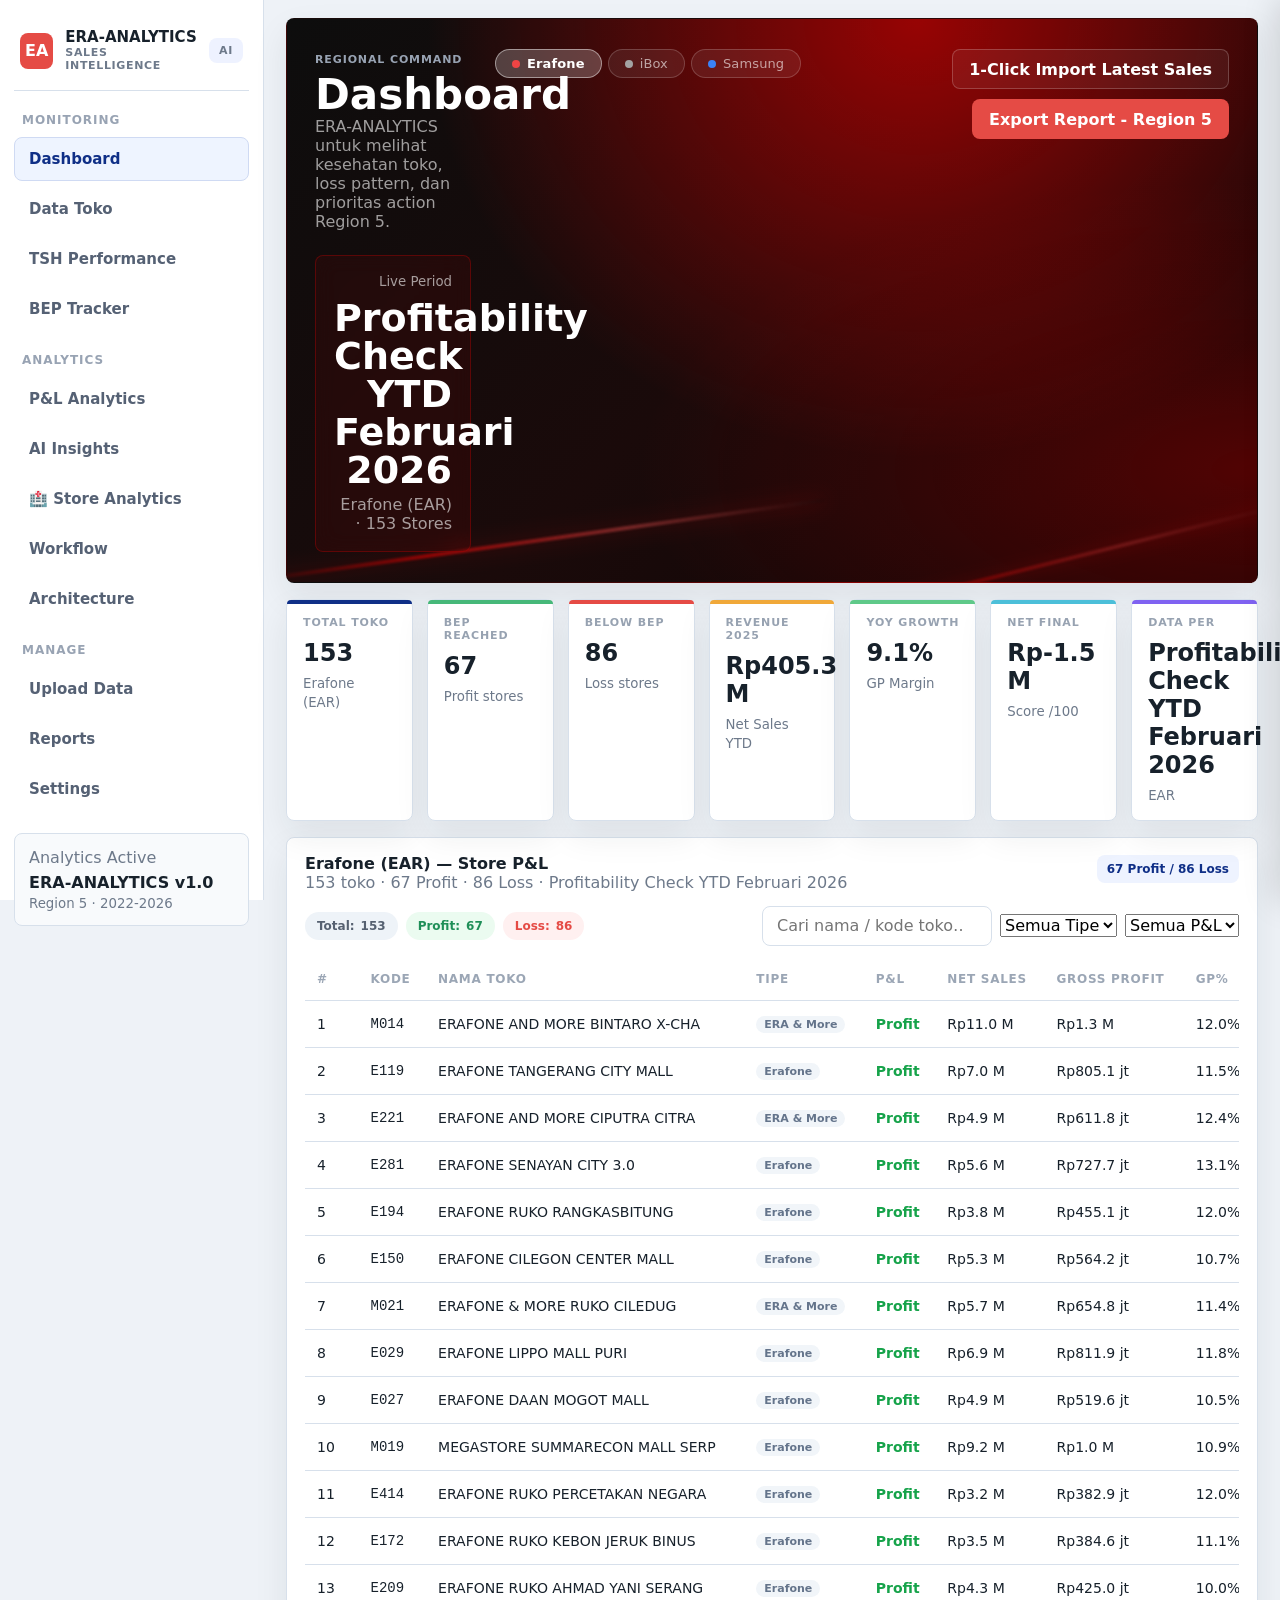
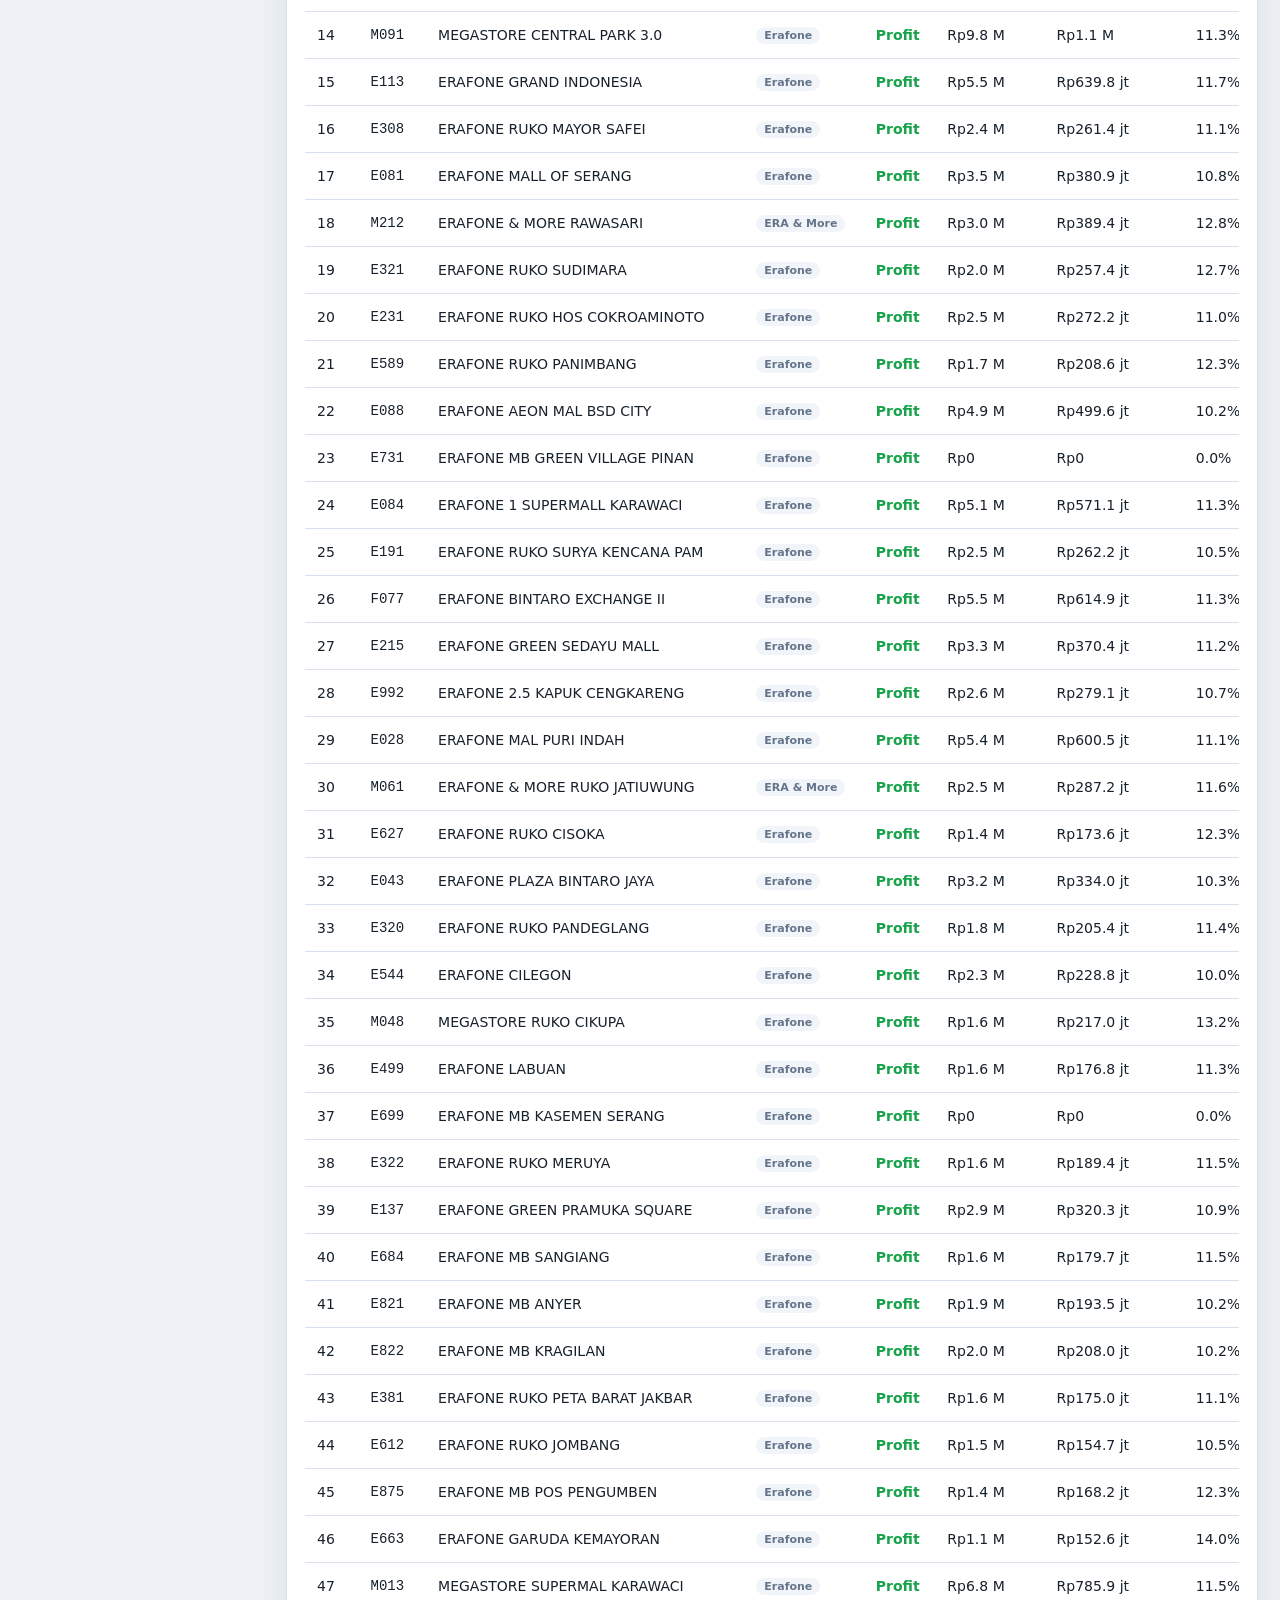
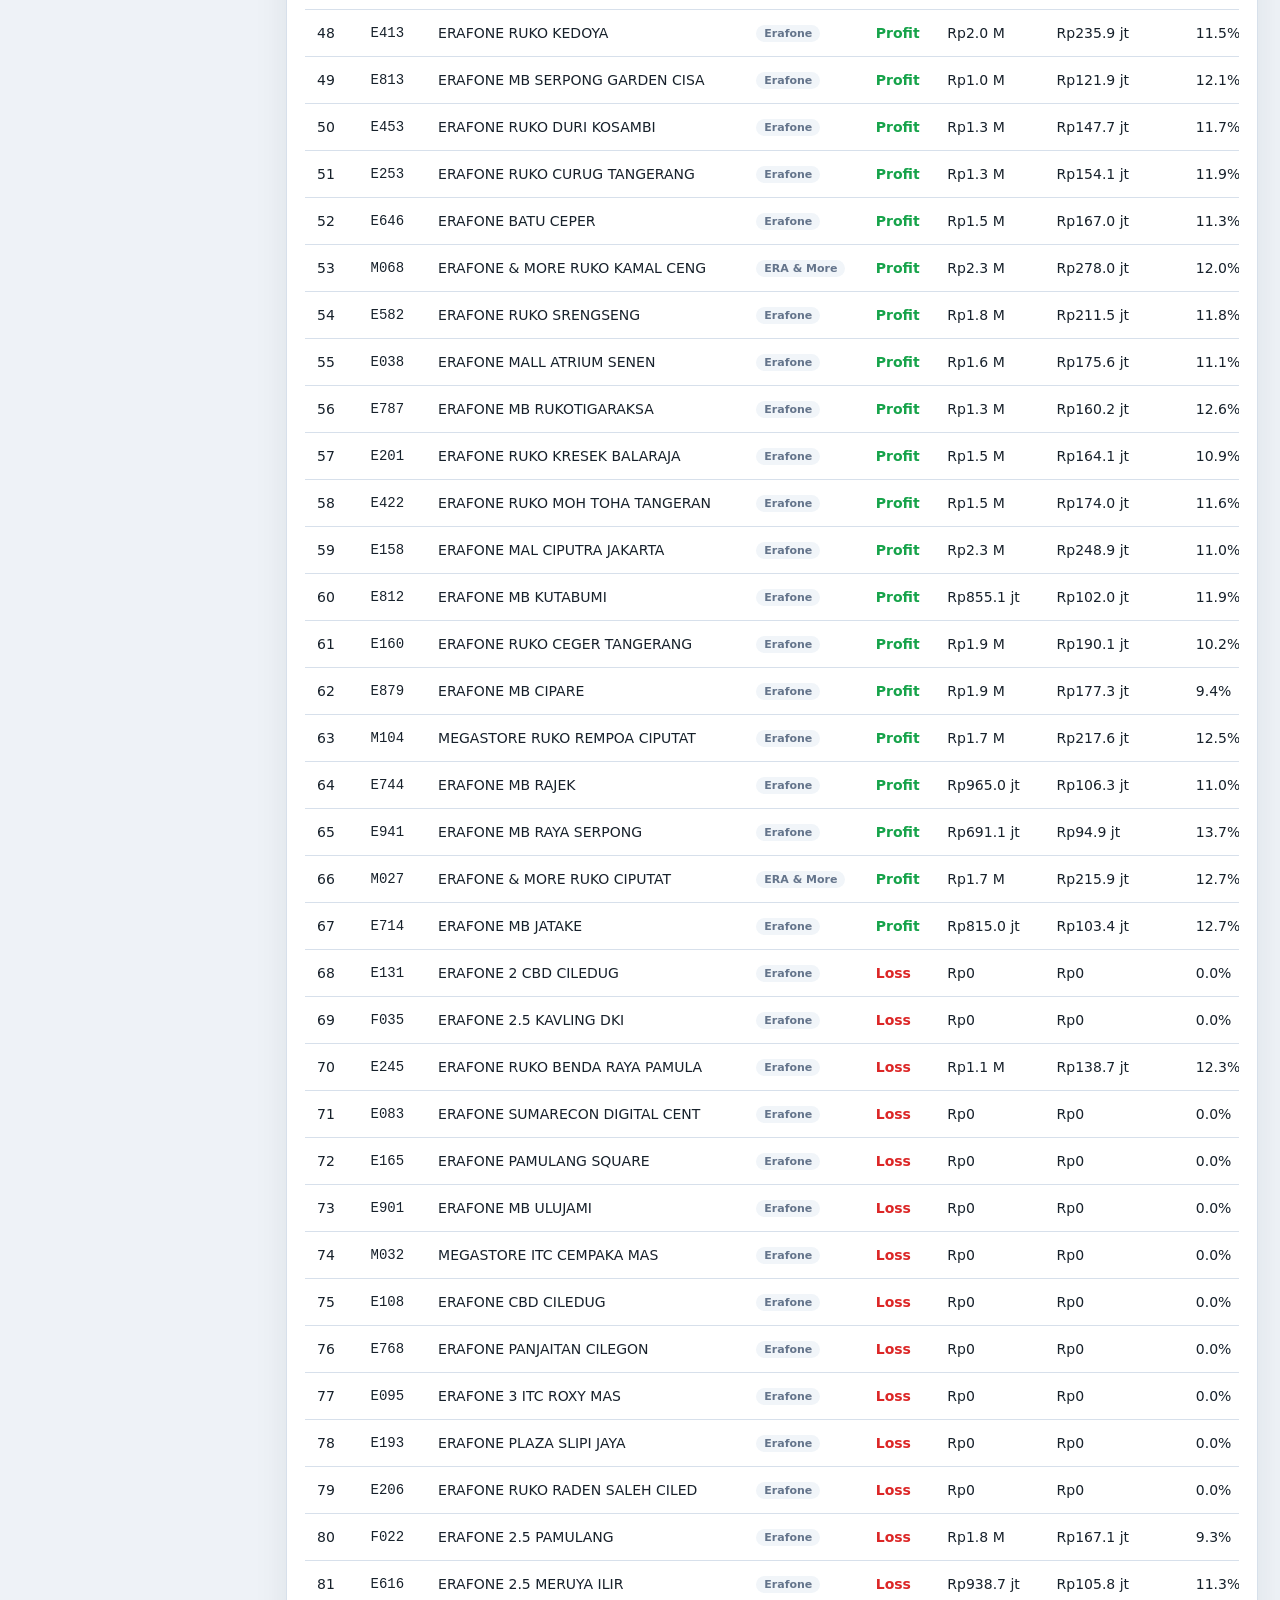
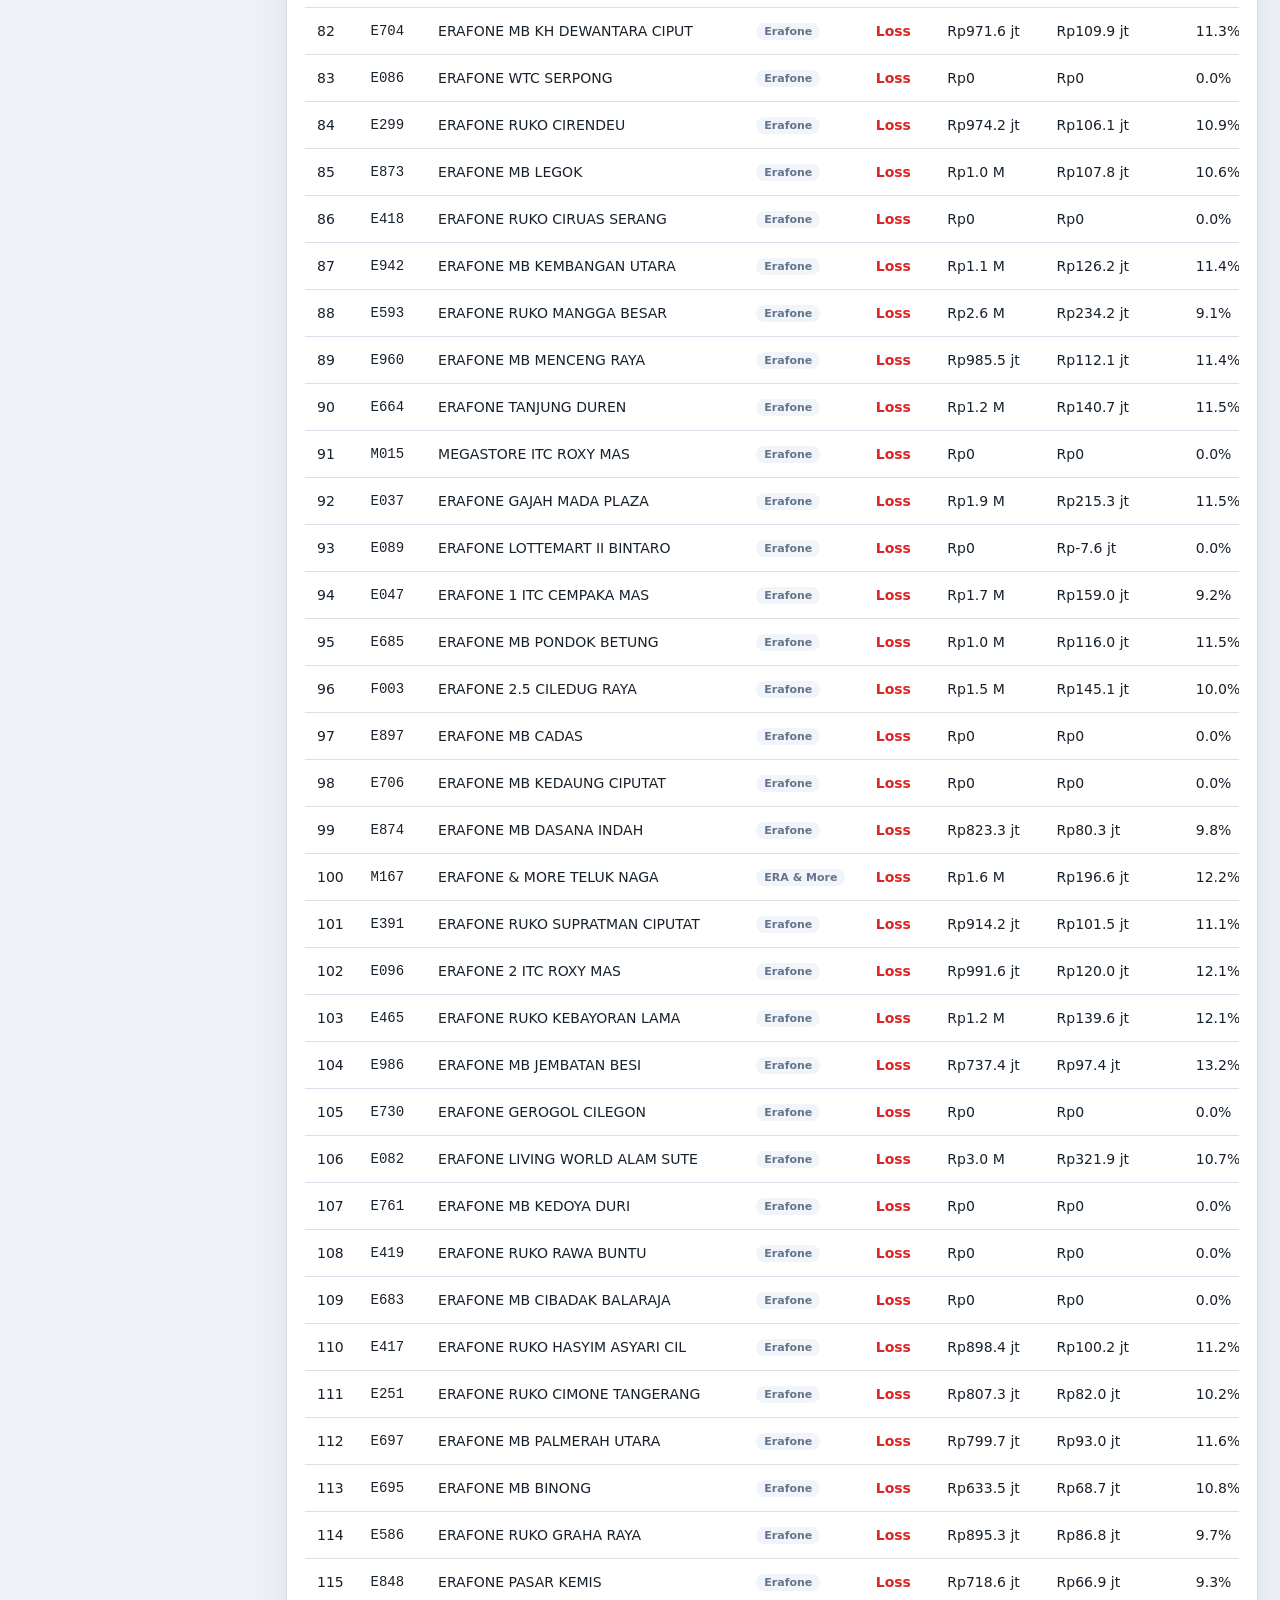
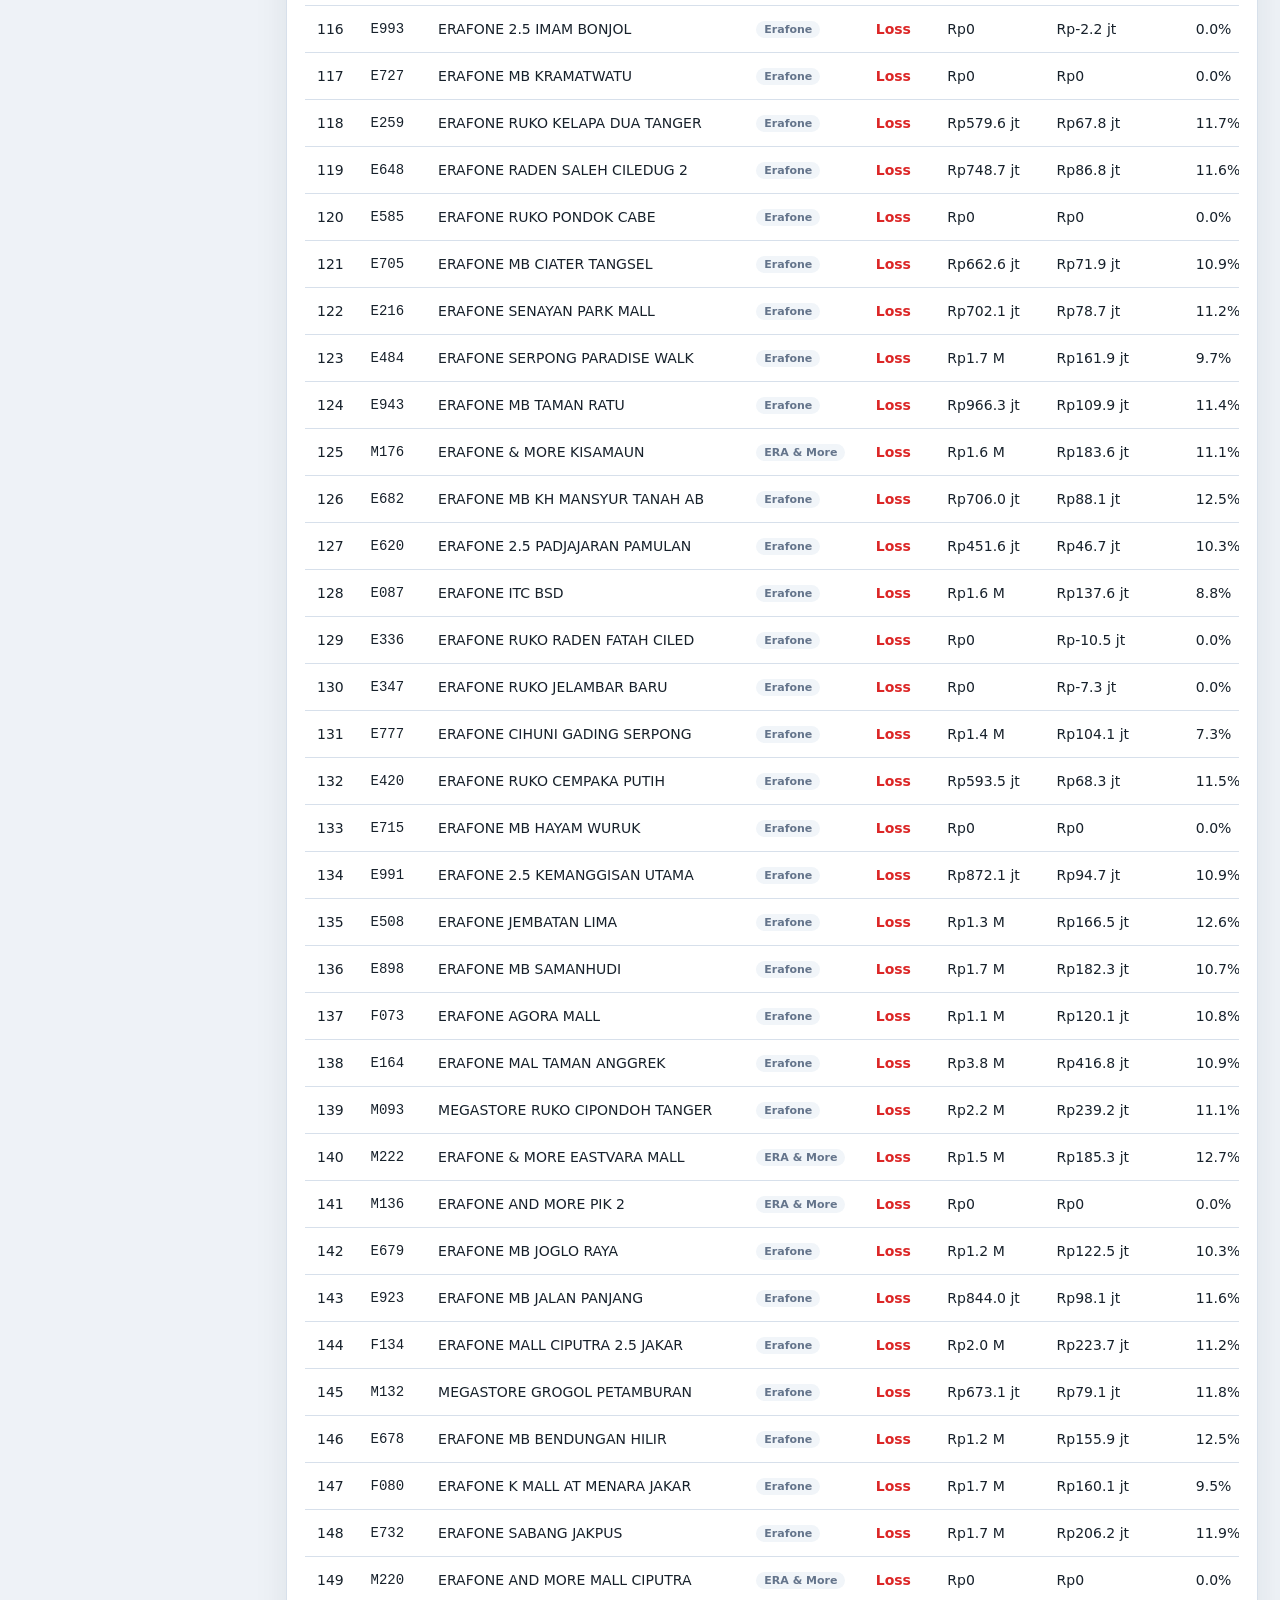
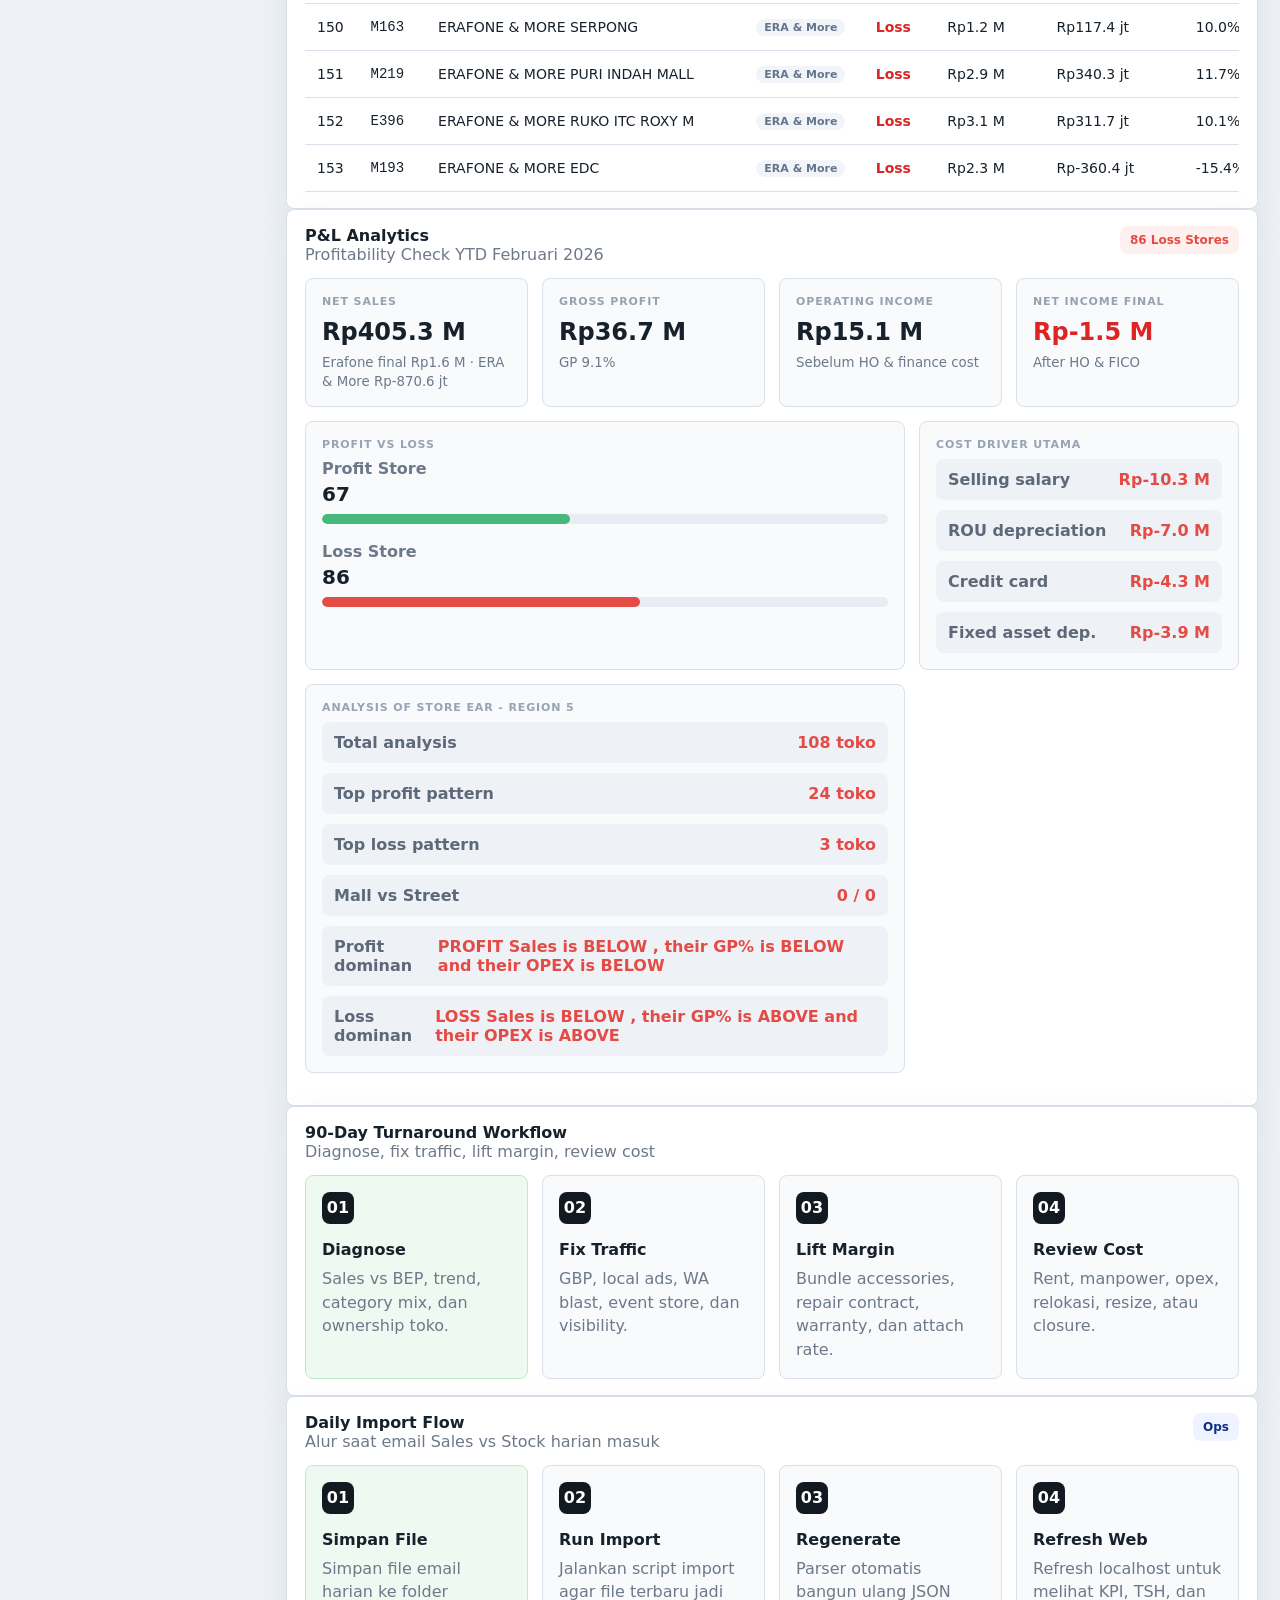
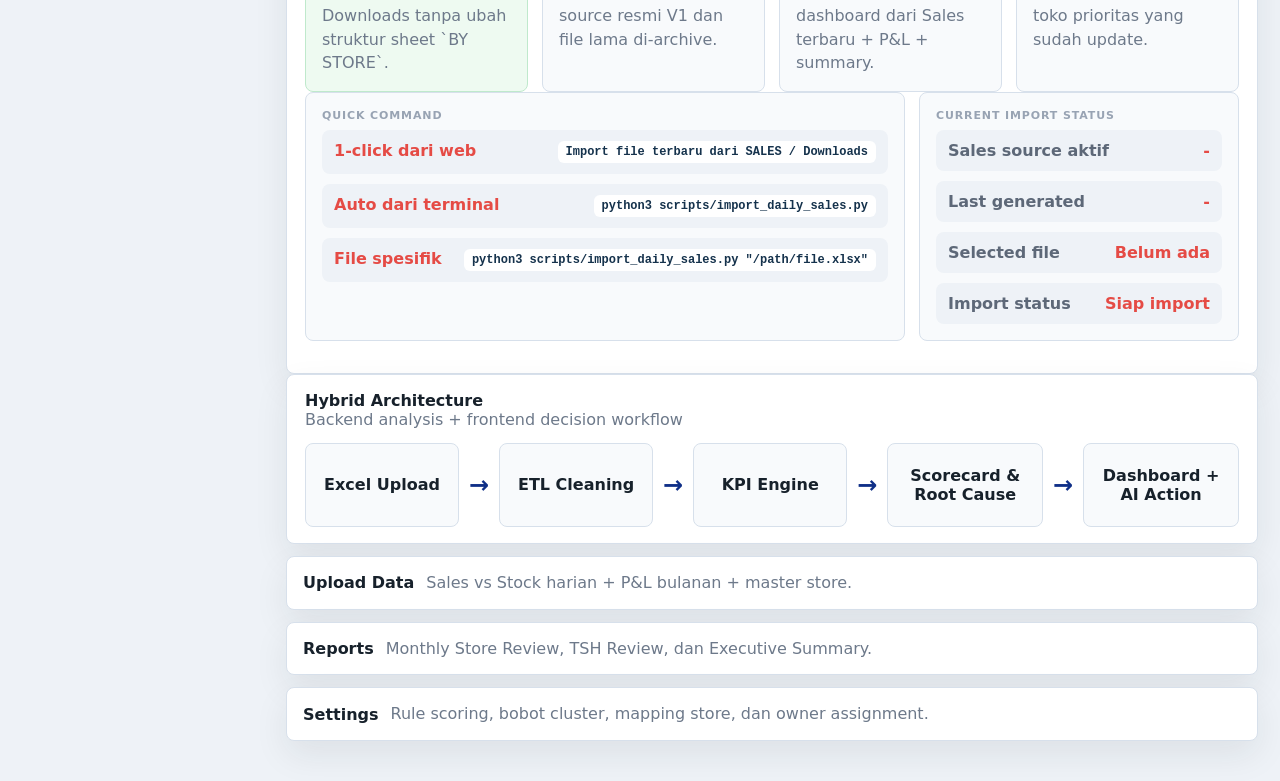
==== index.html @ e90a03b5 "feat: Erafone P&L-only view — tidak perlu data Sales - build_dashboard_data.py: tambah EAR_PNL_OUTPU" ====
<!doctype html>
<html lang="id">
  <head>
    <meta charset="utf-8" />
    <meta name="viewport" content="width=device-width, initial-scale=1" />
    <title>ERA-ANALYTICS Hybrid Dashboard</title>
    <link rel="stylesheet" href="./styles.css?v=era-red-4" />
  </head>
  <body>
    <div class="app-shell">
      <aside class="sidebar" aria-label="Navigasi utama">
        <div class="brand">
          <div class="brand-mark">EA</div>
          <div>
            <strong>ERA-ANALYTICS</strong>
            <span>Sales Intelligence</span>
          </div>
          <span class="ai-tag">AI</span>
        </div>

        <div class="nav-group">
          <span class="nav-caption">Monitoring</span>
          <nav class="nav-list">
            <a class="active" href="#dashboard">Dashboard</a>
            <a href="#data-toko">Data Toko</a>
            <a href="#tsh-performance">TSH Performance</a>
            <a href="#bep-tracker">BEP Tracker</a>
          </nav>
        </div>

        <div class="nav-group">
          <span class="nav-caption">Analytics</span>
          <nav class="nav-list">
            <a href="#pnl">P&amp;L Analytics</a>
            <a href="#ai-insights">AI Insights</a>
            <a href="store-analytics.html">🏥 Store Analytics</a>
            <a href="#workflow">Workflow</a>
            <a href="#architecture">Architecture</a>
          </nav>
        </div>

        <div class="nav-group">
          <span class="nav-caption">Manage</span>
          <nav class="nav-list">
            <a href="#upload-data">Upload Data</a>
            <a href="#reports">Reports</a>
            <a href="#settings">Settings</a>
          </nav>
        </div>

        <div class="sidebar-note">
          <span>Analytics Active</span>
          <strong>ERA-ANALYTICS v1.0</strong>
          <small>Region 5 · 2022-2026</small>
        </div>
      </aside>

      <main class="content">
        <section id="dashboard" class="page-header">
          <div class="hero-copy">
            <span class="eyebrow hero-eyebrow">Regional Command</span>
            <h1>Dashboard</h1>
            <p class="subtitle">ERA-ANALYTICS untuk melihat kesehatan toko, loss pattern, dan prioritas action Region 5.</p>
          </div>
          <div class="brand-switcher" id="brandSwitcher" role="tablist" aria-label="Pilih brand">
            <button class="brand-pill is-active" data-brand="EAR" type="button" role="tab">
              <span class="b-dot ear"></span>Erafone
            </button>
            <button class="brand-pill" data-brand="IBOX" type="button" role="tab">
              <span class="b-dot ibox"></span>iBox
            </button>
            <button class="brand-pill" data-brand="SAMSUNG" type="button" role="tab">
              <span class="b-dot samsung"></span>Samsung
            </button>
          </div>
          <div class="header-actions">
            <div class="tab-strip" id="earTabStrip">
              <button id="tabOverview" class="tab is-active" type="button" data-target="dashboard">Overview</button>
              <button id="tabStores" class="tab" type="button" data-target="data-toko">Stores</button>
              <button id="tabTsh" class="tab" type="button" data-target="tsh-performance">TSH</button>
              <button id="tabBep" class="tab" type="button" data-target="bep-tracker">BEP</button>
            </div>
            <div class="actions">
              <button id="uploadExcelButton" class="button secondary" type="button">1-Click Import Latest Sales</button>
              <button id="exportReportButton" class="button primary" type="button">Export Report - Region 5</button>
            </div>
          </div>
          <div class="hero-stat">
            <small>Live Period</small>
            <strong id="heroDataPeriod">Apr 2026</strong>
            <span id="heroDataNote">Region 5 store intelligence</span>
          </div>
          <div class="light-streak streak-blue"></div>
          <div class="light-streak streak-red"></div>
        </section>
        <input id="uploadExcelInput" type="file" accept=".xlsx,.xls" hidden />

        <section class="kpi-strip" aria-label="Executive KPI">
          <article class="metric-card accent-blue">
            <span>Total Toko</span>
            <strong id="metricTotalStores">163</strong>
            <small id="metricTotalStoresNote">Erafone + ERA &amp; More</small>
          </article>
          <article class="metric-card accent-green">
            <span>BEP Reached</span>
            <strong id="metricBepReached">119</strong>
            <small id="metricBepReachedNote">73% dari total toko</small>
          </article>
          <article class="metric-card accent-red">
            <span>Below BEP</span>
            <strong id="metricBelowBep">44</strong>
            <small id="metricBelowBepNote">Perlu perhatian khusus</small>
          </article>
          <article class="metric-card accent-amber">
            <span>Revenue 2025</span>
            <strong id="metricRevenue2025">1.53T</strong>
            <small id="metricRevenue2025Note">Net Amount (IDR)</small>
          </article>
          <article class="metric-card accent-mint">
            <span>YoY Growth</span>
            <strong id="metricYoy">+19%</strong>
            <small id="metricYoyNote">2024 ke 2025</small>
          </article>
          <article class="metric-card accent-cyan">
            <span>Avg Health</span>
            <strong id="metricAvgHealth">71</strong>
            <small>Score /100</small>
          </article>
          <article class="metric-card accent-violet">
            <span>Data Per</span>
            <strong id="metricDataPeriod">Apr 2026</strong>
            <small id="metricDataRange">2022 - 2026</small>
          </article>
        </section>

        <!-- Brand P&L view: shown for iBox / Samsung, hidden for EAR -->
        <section id="brandPnlStores" class="panel" style="display:none">
          <div class="panel-header">
            <div>
              <h2 id="brandStoresTitle">Store P&amp;L</h2>
              <p class="muted" id="brandStoresSubtitle">Profitability per store</p>
            </div>
            <div style="display:flex;align-items:center;gap:10px">
              <button id="earFullDashBtn" onclick="loadFullDashboard()" style="display:none;padding:7px 14px;border-radius:8px;border:1px solid rgba(255,255,255,0.2);background:rgba(255,255,255,0.08);color:rgba(255,255,255,0.8);font-size:12px;font-weight:600;cursor:pointer;letter-spacing:.02em">
                Full Dashboard →
              </button>
              <span id="brandStoresBadge" class="badge">—</span>
            </div>
          </div>
          <div class="pill-row brand-pill-row">
            <span class="pill neutral">Total: <b id="brandTotalCount">0</b></span>
            <span class="pill positive">Profit: <b id="brandProfitCount">0</b></span>
            <span class="pill danger">Loss: <b id="brandLossCount">0</b></span>
            <input id="brandSearchStore" class="search-input" type="search" placeholder="Cari nama / kode toko…" />
            <select id="brandFilterCat"><option value="">Semua Tipe</option></select>
            <select id="brandFilterPnl">
              <option value="">Semua P&amp;L</option>
              <option value="Profit">Profit</option>
              <option value="Loss">Loss</option>
            </select>
          </div>
          <div class="table-wrap">
            <table>
              <thead>
                <tr>
                  <th>#</th><th>Kode</th><th>Nama Toko</th><th>Tipe</th>
                  <th>P&amp;L</th><th>Net Sales</th><th>Gross Profit</th>
                  <th>GP%</th><th>OPEX</th><th>Oper. Income</th><th>Net Final</th>
                </tr>
              </thead>
              <tbody id="brandStoreTableBody"></tbody>
            </table>
          </div>
        </section>

        <section class="cluster-section" id="clusterSection">
          <div class="section-heading">
            <h2>Store Health Clusters</h2>
          </div>
          <div class="cluster-grid">
            <article class="cluster-card growth">
              <span>Growth</span>
              <strong id="clusterGrowthCount">38</strong>
              <p>Konsisten tumbuh, BEP tercapai, YoY positif.</p>
            </article>
            <article class="cluster-card stable">
              <span>Stable</span>
              <strong id="clusterStableCount">81</strong>
              <p>BEP tercapai, revenue relatif stabil bulan ke bulan.</p>
            </article>
            <article class="cluster-card recovery">
              <span>Recovery</span>
              <strong id="clusterRecoveryCount">19</strong>
              <p>Pernah di bawah BEP, tetapi mulai menunjukkan perbaikan.</p>
            </article>
            <article class="cluster-card critical">
              <span>Critical</span>
              <strong id="clusterCriticalCount">25</strong>
              <p>Konsisten merugi dan gap BEP masih besar.</p>
            </article>
          </div>
        </section>

        <section class="dashboard-grid" id="earSummaryGrid">
          <article class="panel summary-panel">
            <div class="panel-header">
              <div>
                <h2>Executive Summary</h2>
                <p class="muted" id="executiveSummarySubtitle">Kondisi Region 5 · April 2026</p>
              </div>
              <span class="badge">AI</span>
            </div>
            <div class="summary-state" id="executiveSummaryTitle">Good - On Track Recovery</div>
            <div class="summary-columns">
              <div>
                <span class="eyebrow">Kondisi</span>
                <p id="executiveCondition"></p>
              </div>
              <div>
                <span class="eyebrow">Analisis</span>
                <p id="executiveAnalysis"></p>
              </div>
              <div>
                <span class="eyebrow">Tindakan</span>
                <p id="executiveAction"></p>
              </div>
            </div>
          </article>

          <article class="panel action-panel">
            <div class="panel-header">
              <div>
                <h2>Action Zone</h2>
                <p class="muted">Prioritas tindakan</p>
              </div>
            </div>
            <div id="actionZoneList" class="action-list"></div>
          </article>
        </section>

        <section class="dashboard-grid" id="overviewGrid">
          <article class="panel">
            <div class="panel-header">
              <div>
                <h2>Overall BEP Progress</h2>
                <p class="muted">163 toko · Erafone + ERA &amp; More</p>
              </div>
            </div>
            <div class="bep-progress-layout">
              <canvas id="bepProgressChart" width="340" height="280"></canvas>
              <div class="legend-list" id="bepLegend"></div>
            </div>
          </article>

          <article class="panel">
            <div class="panel-header">
              <div>
                <h2>Revenue per TSH - 2025</h2>
                <p class="muted" id="tshRevenueSubtitle">Net Amount (IDR Miliar)</p>
              </div>
              <span class="badge">YTD</span>
            </div>
            <div id="tshRevenueBars" class="rank-list"></div>
          </article>
        </section>

        <section id="data-toko" class="panel">
          <div class="panel-header">
            <div>
              <h2>Data Toko</h2>
              <p class="muted" id="dataTokoSubtitle">163 toko · Erafone &amp; ERA &amp; More · Region 5 · 2022-2026</p>
            </div>
          </div>

          <div class="filter-toolbar">
            <input id="searchStore" class="search-input" type="search" placeholder="Cari nama / kode toko..." />
            <select id="filterTsh"></select>
            <select id="filterChannel"></select>
            <select id="filterCluster"></select>
            <select id="filterStatus"></select>
            <select id="sortStore">
              <option value="name">Sort: Nama</option>
              <option value="health">Sort: Health</option>
              <option value="yoy">Sort: YoY</option>
              <option value="bep">Sort: BEP</option>
            </select>
            <button id="resetFilters" class="link-button" type="button">Reset</button>
          </div>

          <div class="pill-row">
            <span class="pill neutral">Total: <b id="filteredTotalCount">0</b></span>
            <span class="pill positive">BEP: <b id="filteredBepCount">0</b></span>
            <span class="pill warning">Below BEP: <b id="filteredBelowCount">0</b></span>
            <span class="pill danger">Critical: <b id="filteredCriticalCount">0</b></span>
          </div>

          <div class="table-wrap">
            <table>
              <thead>
                <tr>
                  <th>#</th>
                  <th>Kode</th>
                  <th>Nama Toko</th>
                  <th>Channel</th>
                  <th>TSH</th>
                  <th>Cluster</th>
                  <th>Health</th>
                  <th>2022</th>
                  <th>2023</th>
                  <th>2024</th>
                  <th>2025</th>
                  <th>2026*</th>
                  <th>Total</th>
                  <th>YoY</th>
                  <th>BEP</th>
                  <th>Detail</th>
                </tr>
              </thead>
              <tbody id="storeTableBody"></tbody>
            </table>
          </div>
        </section>

        <section id="tsh-performance" class="dashboard-grid">
          <article class="panel">
            <div class="panel-header">
              <div>
                <h2>TSH Performance</h2>
                <p class="muted" id="tshPerformanceSubtitle">Owner view untuk toko sehat vs bermasalah</p>
              </div>
            </div>
            <div class="mini-kpi-grid" id="tshMiniKpis"></div>
            <div id="tshPerformanceList" class="tsh-table"></div>
          </article>

          <article class="panel">
            <div class="panel-header">
              <div>
                <h2>TSH Watchlist</h2>
                <p class="muted">Prioritas review owner minggu ini</p>
              </div>
            </div>
            <div id="tshWatchlist" class="watchlist"></div>
          </article>
        </section>

        <section id="bep-tracker" class="dashboard-grid">
          <article class="panel">
            <div class="panel-header">
              <div>
                <h2>BEP Tracker</h2>
                <p class="muted">Store yang sudah aman, recovery, dan masih tertinggal</p>
              </div>
            </div>
            <div id="bepTrackerList" class="tracker-list"></div>
          </article>

          <article class="panel">
            <div class="panel-header">
              <div>
                <h2>Critical Store Watchlist</h2>
                <p class="muted">Store dengan gap BEP terbesar</p>
              </div>
            </div>
            <div id="criticalStoreCards" class="card-list"></div>
          </article>
        </section>

        <section id="pnl" class="panel">
          <div class="panel-header">
            <div>
              <h2>P&amp;L Analytics</h2>
              <p class="muted" id="pnlPeriodLabel">Profitability Check YTD Januari 2026</p>
            </div>
            <span id="pnlLossBadge" class="badge danger">84 Loss Stores</span>
          </div>
          <div class="mini-kpi-grid pnl-kpis">
            <article class="mini-kpi"><span>Net Sales</span><strong id="pnlNetSales">Rp150,0 M</strong><small id="pnlNetSalesNote">Erafone + Erafone &amp; More</small></article>
            <article class="mini-kpi"><span>Gross Profit</span><strong id="pnlGrossProfit">Rp15,8 M</strong><small id="pnlGrossProfitNote">GP 10,5%</small></article>
            <article class="mini-kpi"><span>Operating Income</span><strong id="pnlOperatingIncome">Rp6,8 M</strong><small>Sebelum HO &amp; finance cost</small></article>
            <article class="mini-kpi"><span>Net Income Final</span><strong id="pnlNetFinal" class="positive">Rp814,0 jt</strong><small>After HO &amp; FICO</small></article>
          </div>
          <div class="dashboard-grid">
            <div class="panel inset-panel">
              <span class="eyebrow">Profit vs Loss</span>
              <div class="progress-duo">
                <div><label>Profit Store</label><strong id="pnlProfitCount">69</strong><div class="bar-track"><i id="pnlProfitBar" style="width:45%"></i></div></div>
                <div><label>Loss Store</label><strong id="pnlLossCount">84</strong><div class="bar-track loss"><i id="pnlLossBar" style="width:55%"></i></div></div>
              </div>
            </div>
            <div class="panel inset-panel">
              <span class="eyebrow">Cost Driver Utama</span>
              <div id="pnlCostDrivers" class="driver-list">
                <span>Selling salary <b>-Rp5,2 M</b></span>
                <span>ROU depreciation <b>-Rp3,5 M</b></span>
                <span>Credit card <b>-Rp2,3 M</b></span>
                <span>Fixed asset dep. <b>-Rp2,0 M</b></span>
              </div>
            </div>
            <div class="panel inset-panel">
              <span class="eyebrow">Analysis of Store EAR - Region 5</span>
              <div id="pnlAnalysisSummary" class="driver-list">
                <span>Total analysis <b>152 toko</b></span>
                <span>Top profit pattern <b>-</b></span>
                <span>Top loss pattern <b>-</b></span>
                <span>Mall vs Street <b>-</b></span>
              </div>
            </div>
          </div>
        </section>

        <section id="ai-insights" class="panel">
          <div class="panel-header">
            <div>
              <h2>AI Insights</h2>
              <p class="muted">Decision support untuk root cause dan action</p>
            </div>
            <span class="badge">AI Diagnosis</span>
          </div>

          <div class="dashboard-grid">
            <article class="panel dark-panel inset-panel">
              <span class="eyebrow aqua">Auto-generated insight</span>
              <h3 id="aiHeadline"></h3>
              <p id="aiSummary"></p>
              <div class="confidence-badge">Confidence <strong id="aiConfidence"></strong></div>
            </article>
            <article class="panel inset-panel">
              <div class="info-stack">
                <div><span>Priority Store</span><strong id="aiPriorityStore"></strong><p id="aiPriorityCopy"></p></div>
                <div><span>Root Cause</span><strong id="aiRootCauseTitle"></strong><p id="aiRootCauseCopy"></p></div>
                <div><span>Recommended Action</span><strong id="aiActionTitle"></strong><p id="aiActionCopy"></p></div>
              </div>
            </article>
          </div>

          <div style="font-size:11px;color:var(--muted);margin-bottom:6px;" id="aiLastGenerated"></div>
          <div class="filter-toolbar ai-toolbar">
            <select id="aiStoreSelect"></select>
            <input id="aiQuestion" class="search-input" type="text" placeholder="Ketik pertanyaan tentang toko ini…" />
            <button id="aiGenerateButton" class="button primary" type="button">Generate Insight</button>
          </div>
        </section>

        <section id="workflow" class="panel">
          <div class="panel-header">
            <div>
              <h2>90-Day Turnaround Workflow</h2>
              <p class="muted">Diagnose, fix traffic, lift margin, review cost</p>
            </div>
          </div>
          <div class="workflow-grid">
            <article class="workflow-card active"><span>01</span><strong>Diagnose</strong><p>Sales vs BEP, trend, category mix, dan ownership toko.</p></article>
            <article class="workflow-card"><span>02</span><strong>Fix Traffic</strong><p>GBP, local ads, WA blast, event store, dan visibility.</p></article>
            <article class="workflow-card"><span>03</span><strong>Lift Margin</strong><p>Bundle accessories, repair contract, warranty, dan attach rate.</p></article>
            <article class="workflow-card"><span>04</span><strong>Review Cost</strong><p>Rent, manpower, opex, relokasi, resize, atau closure.</p></article>
          </div>
        </section>

        <section id="daily-import" class="panel">
          <div class="panel-header">
            <div>
              <h2>Daily Import Flow</h2>
              <p class="muted">Alur saat email Sales vs Stock harian masuk</p>
            </div>
            <span class="badge">Ops</span>
          </div>
          <div class="workflow-grid">
            <article class="workflow-card active"><span>01</span><strong>Simpan File</strong><p>Simpan file email harian ke folder Downloads tanpa ubah struktur sheet `BY STORE`.</p></article>
            <article class="workflow-card"><span>02</span><strong>Run Import</strong><p>Jalankan script import agar file terbaru jadi source resmi V1 dan file lama di-archive.</p></article>
            <article class="workflow-card"><span>03</span><strong>Regenerate</strong><p>Parser otomatis bangun ulang JSON dashboard dari Sales terbaru + P&amp;L + summary.</p></article>
            <article class="workflow-card"><span>04</span><strong>Refresh Web</strong><p>Refresh localhost untuk melihat KPI, TSH, dan toko prioritas yang sudah update.</p></article>
          </div>
          <div class="dashboard-grid import-grid">
            <article class="panel inset-panel">
              <span class="eyebrow">Quick Command</span>
              <div class="driver-list import-commands">
                <span><b>1-click dari web</b><code>Import file terbaru dari SALES / Downloads</code></span>
                <span><b>Auto dari terminal</b><code>python3 scripts/import_daily_sales.py</code></span>
                <span><b>File spesifik</b><code>python3 scripts/import_daily_sales.py &quot;/path/file.xlsx&quot;</code></span>
              </div>
            </article>
            <article class="panel inset-panel">
              <span class="eyebrow">Current Import Status</span>
              <div class="driver-list import-status">
                <span>Sales source aktif <b id="activeSalesSource">-</b></span>
                <span>Last generated <b id="generatedAtValue">-</b></span>
                <span>Selected file <b id="selectedUploadFile">Belum ada</b></span>
                <span>Import status <b id="importStatusValue">Siap import</b></span>
              </div>
            </article>
          </div>
        </section>

        <section id="architecture" class="panel">
          <div class="panel-header">
            <div>
              <h2>Hybrid Architecture</h2>
              <p class="muted">Backend analysis + frontend decision workflow</p>
            </div>
          </div>
          <div class="architecture-grid">
            <div class="arch-box">Excel Upload</div>
            <div class="arch-arrow">→</div>
            <div class="arch-box">ETL Cleaning</div>
            <div class="arch-arrow">→</div>
            <div class="arch-box">KPI Engine</div>
            <div class="arch-arrow">→</div>
            <div class="arch-box">Scorecard &amp; Root Cause</div>
            <div class="arch-arrow">→</div>
            <div class="arch-box">Dashboard + AI Action</div>
          </div>
        </section>

        <section id="upload-data" class="footer-note">
          <strong>Upload Data</strong>
          <span>Sales vs Stock harian + P&amp;L bulanan + master store.</span>
        </section>
        <section id="reports" class="footer-note">
          <strong>Reports</strong>
          <span>Monthly Store Review, TSH Review, dan Executive Summary.</span>
        </section>
        <section id="settings" class="footer-note">
          <strong>Settings</strong>
          <span>Rule scoring, bobot cluster, mapping store, dan owner assignment.</span>
        </section>
      </main>
    </div>

    <!-- Store Detail Side Panel -->
    <div class="store-overlay" id="storeOverlay" onclick="closeStoreDetail()"></div>
    <div class="store-detail-panel" id="storeDetailPanel">
      <div class="sdp-head">
        <div>
          <div class="sdp-name" id="sdpName"></div>
          <div id="sdpPills" style="display:flex;gap:6px;flex-wrap:wrap;margin-top:4px;"></div>
        </div>
        <button class="sdp-close" onclick="closeStoreDetail()">✕</button>
      </div>
      <div class="sdp-body">
        <div class="sdp-section">
          <div class="sdp-label">Health Score</div>
          <div style="display:flex;align-items:center;gap:14px;padding:8px 0;">
            <div class="sdp-big" id="sdpHealth"></div>
            <div style="flex:1;height:10px;background:#f3f4f6;border-radius:5px;overflow:hidden;">
              <div id="sdpHbar" style="height:100%;border-radius:5px;transition:width .4s;"></div>
            </div>
            <span style="font-size:11px;color:var(--muted)">/100</span>
          </div>
        </div>
        <div class="sdp-section">
          <div class="sdp-label">BEP Analysis</div>
          <div class="sdp-row"><span class="sdp-key">BEP Target</span><span class="sdp-val" id="sdpBep"></span></div>
          <div class="sdp-row"><span class="sdp-key">Best Month Sales</span><span class="sdp-val" id="sdpBest"></span></div>
          <div class="sdp-row"><span class="sdp-key">Gap vs BEP</span><span class="sdp-val" id="sdpGap"></span></div>
          <div class="sdp-row"><span class="sdp-key">Status</span><span id="sdpBepStatus"></span></div>
        </div>
        <div class="sdp-section">
          <div class="sdp-label">Revenue Trend (IDR)</div>
          <div id="sdpBars"></div>
        </div>
        <div class="sdp-section">
          <div class="sdp-label">Info</div>
          <div class="sdp-row"><span class="sdp-key">TSH</span><span class="sdp-val" id="sdpTsh" style="font-family:'Inter',sans-serif;"></span></div>
          <div class="sdp-row"><span class="sdp-key">Channel</span><span id="sdpChannel"></span></div>
          <div class="sdp-row"><span class="sdp-key">Store Code</span><span class="sdp-val" id="sdpCode"></span></div>
          <div class="sdp-row"><span class="sdp-key">Status Toko</span><span class="sdp-val" id="sdpStatus" style="font-family:'Inter',sans-serif;"></span></div>
          <div class="sdp-row"><span class="sdp-key">YoY 2024→2025</span><span class="sdp-val" id="sdpYoy" style="font-family:'Inter',sans-serif;"></span></div>
        </div>
      </div>
    </div>

    <script src="./app.js?v=3"></script>
  </body>
</html>
---- styles.css ----
:root {
  --bg: #eef2f7;
  --surface: #ffffff;
  --surface-soft: #f8fafc;
  --surface-strong: #121920;
  --line: #d7e0eb;
  --text: #17212b;
  --muted: #6d798a;
  --green: #46b879;
  --green-deep: #1f8f58;
  --red: #e54b45;
  --amber: #f0a839;
  --blue: #0f2f87;
  --blue-strong: #071b57;
  --violet: #7f62f1;
  --cyan: #4cbfd9;
  --shadow: 0 14px 34px rgba(23, 33, 43, 0.08);
}

* {
  box-sizing: border-box;
}

html {
  scroll-behavior: smooth;
}

body {
  margin: 0;
  background: var(--bg);
  color: var(--text);
  font-family:
    Inter, ui-sans-serif, system-ui, -apple-system, BlinkMacSystemFont, "Segoe UI",
    sans-serif;
  overflow-x: hidden;
}

button,
input,
select {
  font: inherit;
}

.app-shell {
  display: grid;
  grid-template-columns: 264px minmax(0, 1fr);
  min-height: 100vh;
}

.sidebar {
  position: sticky;
  top: 0;
  height: 100vh;
  display: flex;
  flex-direction: column;
  gap: 22px;
  padding: 24px 14px 18px;
  background: var(--surface);
  border-right: 1px solid var(--line);
}

.brand {
  display: flex;
  align-items: center;
  gap: 12px;
  padding: 6px 6px 18px;
  border-bottom: 1px solid var(--line);
}

.brand-mark {
  width: 36px;
  height: 36px;
  display: grid;
  place-items: center;
  border-radius: 8px;
  background: var(--red);
  color: #fff;
  font-weight: 900;
}

.brand strong,
.brand span {
  display: block;
}

.brand strong {
  font-size: 15px;
  line-height: 1.05;
}

.brand span {
  color: var(--muted);
  font-size: 11px;
  font-weight: 700;
  text-transform: uppercase;
  letter-spacing: 0.06em;
}

.ai-tag {
  margin-left: auto;
  padding: 6px 10px;
  border-radius: 8px;
  background: #eef2ff;
  color: var(--blue);
  font-size: 12px;
  font-weight: 800;
}

.nav-group {
  display: grid;
  gap: 10px;
}

.nav-caption {
  padding: 0 8px;
  color: #98a3b3;
  font-size: 12px;
  font-weight: 900;
  text-transform: uppercase;
  letter-spacing: 0.08em;
}

.nav-list {
  display: grid;
  gap: 6px;
}

.nav-list a {
  padding: 12px 14px;
  border: 1px solid transparent;
  border-radius: 8px;
  color: #556174;
  text-decoration: none;
  font-size: 15px;
  font-weight: 700;
}

.nav-list a:hover,
.nav-list a.active {
  border-color: #cfdaf3;
  background: #eef4ff;
  color: var(--blue);
}

.sidebar-note {
  margin-top: auto;
  padding: 14px;
  border: 1px solid var(--line);
  border-radius: 8px;
  background: var(--surface-soft);
}

.sidebar-note span,
.sidebar-note strong,
.sidebar-note small {
  display: block;
}

.sidebar-note span,
.sidebar-note small {
  color: var(--muted);
}

.sidebar-note strong {
  margin: 6px 0 4px;
}

.content {
  padding: 18px 22px 40px;
}

.page-header,
.panel,
.footer-note {
  background: var(--surface);
  border: 1px solid var(--line);
  border-radius: 8px;
  box-shadow: var(--shadow);
}

.page-header {
  position: relative;
  overflow: hidden;
  display: grid;
  grid-template-columns: minmax(0, 1fr) minmax(420px, 520px) 190px;
  align-items: start;
  gap: 24px;
  min-height: 300px;
  padding: 30px 28px;
  margin-bottom: 16px;
  background:
    radial-gradient(ellipse at 65% 0%, rgba(220, 0, 0, 0.65) 0%, transparent 55%),
    radial-gradient(ellipse at 100% 80%, rgba(160, 0, 0, 0.45) 0%, transparent 45%),
    linear-gradient(135deg, #0d0d0d 0%, #1a0a0a 50%, #0f0505 100%);
  color: #fff;
  border-color: transparent;
}

h1,
h2,
h3,
p {
  margin: 0;
}

h1 {
  font-size: 42px;
  line-height: 1.02;
}

h2 {
  font-size: 16px;
}

h3 {
  font-size: 28px;
  line-height: 1.12;
}

.subtitle,
.muted {
  color: var(--muted);
}

.page-header h1,
.page-header .muted,
.page-header .subtitle {
  color: #fff;
}

.page-header .subtitle {
  max-width: 720px;
  color: rgba(255,255,255,0.6);
  font-size: 16px;
}

.hero-copy,
.hero-stat {
  position: relative;
  z-index: 2;
}

.hero-copy {
  max-width: 760px;
  padding-top: 4px;
}

.hero-stat {
  width: 100%;
  min-height: 196px;
  display: flex;
  flex-direction: column;
  justify-content: center;
  padding: 18px;
  border: 1px solid rgba(220,0,0,0.3);
  border-radius: 8px;
  background: rgba(220,0,0,0.08);
  backdrop-filter: blur(10px);
  text-align: right;
}

.hero-stat small,
.hero-stat span {
  display: block;
  color: rgba(255,255,255,0.6);
}

.hero-stat strong {
  display: block;
  margin: 10px 0 6px;
  font-size: 38px;
  line-height: 1;
}

.header-actions {
  display: flex;
  flex-direction: column;
  align-items: flex-end;
  gap: 12px;
  width: 100%;
  justify-self: end;
  position: relative;
  z-index: 2;
}

.tab-strip {
  display: flex;
  gap: 8px;
  flex-wrap: wrap;
  justify-content: flex-end;
}

.tab {
  min-height: 36px;
  padding: 0 16px;
  border: 1px solid rgba(255,255,255,0.15);
  border-radius: 8px;
  background: rgba(255,255,255,0.06);
  color: rgba(255,255,255,0.75);
  font-weight: 700;
}

.tab.is-active {
  background: rgba(220,0,0,0.75);
  border-color: rgba(220,0,0,0.9);
  color: #fff;
  box-shadow: 0 0 12px rgba(220,0,0,0.4);
}

.actions {
  display: flex;
  gap: 10px;
  flex-wrap: wrap;
  justify-content: flex-end;
}

.button {
  min-height: 40px;
  padding: 0 16px;
  border-radius: 8px;
  border: 1px solid transparent;
  cursor: pointer;
  font-weight: 800;
  white-space: nowrap;
}

.button.secondary {
  background: rgba(255,255,255,0.06);
  border-color: rgba(255,255,255,0.2);
  color: #fff;
}

.button.primary {
  background: var(--red);
  color: #fff;
}

.hero-orbit,
.light-streak {
  position: absolute;
  pointer-events: none;
}

.hero-orbit {
  display: none;
}

.light-streak {
  height: 4px;
  border-radius: 999px;
  filter: blur(1px);
}

.streak-blue {
  left: -60px;
  bottom: 38px;
  width: 600px;
  background: linear-gradient(90deg, transparent, rgba(220,0,0,0.6), rgba(255,80,80,0.4), transparent);
  transform: rotate(-8deg);
  box-shadow: 0 0 20px rgba(220,0,0,0.35);
}

.streak-red {
  right: -40px;
  bottom: 16px;
  width: 500px;
  background: linear-gradient(90deg, transparent, rgba(180,0,0,0.5), rgba(220,60,60,0.3), transparent);
  transform: rotate(-14deg);
  box-shadow: 0 0 16px rgba(200,0,0,0.3);
}

.kpi-strip,
.cluster-grid,
.dashboard-grid,
.mini-kpi-grid,
.workflow-grid {
  display: grid;
  gap: 14px;
}

.kpi-strip {
  grid-template-columns: repeat(7, minmax(0, 1fr));
  margin-bottom: 16px;
}

.metric-card {
  min-height: 108px;
  padding: 16px;
  background: var(--surface);
  border: 1px solid var(--line);
  border-radius: 8px;
  box-shadow: var(--shadow);
  position: relative;
}

.metric-card::before {
  content: "";
  position: absolute;
  inset: 0 0 auto 0;
  height: 4px;
  border-radius: 8px 8px 0 0;
  background: #c8d2df;
}

.accent-blue::before { background: var(--blue); }
.accent-green::before { background: var(--green); }
.accent-red::before { background: var(--red); }
.accent-amber::before { background: var(--amber); }
.accent-mint::before { background: #5fc989; }
.accent-cyan::before { background: var(--cyan); }
.accent-violet::before { background: var(--violet); }

.metric-card span,
.mini-kpi span {
  display: block;
  color: #97a2b1;
  font-size: 11px;
  font-weight: 900;
  text-transform: uppercase;
  letter-spacing: 0.08em;
}

.metric-card strong,
.mini-kpi strong {
  display: block;
  margin: 10px 0 6px;
  font-size: 24px;
}

.metric-card small,
.mini-kpi small {
  color: var(--muted);
}

.section-heading {
  margin-bottom: 10px;
}

.cluster-section {
  margin-bottom: 16px;
}

.cluster-grid {
  grid-template-columns: repeat(4, minmax(0, 1fr));
}

.cluster-card {
  min-height: 124px;
  padding: 18px;
  border: 1px solid var(--line);
  border-radius: 8px;
  box-shadow: var(--shadow);
}

.cluster-card span {
  display: inline-flex;
  align-items: center;
  gap: 8px;
  font-size: 12px;
  font-weight: 900;
  text-transform: uppercase;
  letter-spacing: 0.08em;
}

.cluster-card span::before {
  content: "";
  width: 14px;
  height: 14px;
  border-radius: 50%;
  background: currentColor;
  box-shadow: inset 0 0 0 2px rgba(255,255,255,.4);
}

.cluster-card strong {
  display: block;
  margin: 12px 0 6px;
  font-size: 42px;
}

.cluster-card p {
  color: var(--muted);
  line-height: 1.45;
}

.growth { background: #f0fcf4; border-color: #bfe9cc; color: var(--green); }
.stable { background: #f2f7ff; border-color: #c8d7ff; color: var(--blue); }
.recovery { background: #fff9eb; border-color: #f5df9d; color: var(--amber); }
.critical { background: #fff4f3; border-color: #f2beb9; color: var(--red); }

.dashboard-grid {
  grid-template-columns: minmax(0, 1.2fr) minmax(320px, 0.6fr);
  margin-bottom: 16px;
}

.panel {
  padding: 16px 18px;
}

.panel-header {
  display: flex;
  justify-content: space-between;
  gap: 12px;
  align-items: flex-start;
  margin-bottom: 14px;
}

.badge {
  display: inline-flex;
  align-items: center;
  min-height: 28px;
  padding: 0 10px;
  border-radius: 8px;
  background: #eef3ff;
  color: var(--blue);
  font-size: 12px;
  font-weight: 900;
}

.badge.danger {
  background: #fff0f0;
  color: var(--red);
}

.summary-state {
  margin-bottom: 14px;
  color: var(--green);
  font-size: 18px;
  font-weight: 900;
}

.summary-columns {
  display: grid;
  grid-template-columns: repeat(3, minmax(0, 1fr));
  gap: 0;
  border: 1px solid var(--line);
  border-radius: 8px;
  overflow: hidden;
}

.summary-columns > div {
  padding: 18px;
  min-height: 152px;
}

.summary-columns > div + div {
  border-left: 1px solid var(--line);
}

.eyebrow {
  display: block;
  margin-bottom: 8px;
  color: #98a3b3;
  font-size: 11px;
  font-weight: 900;
  text-transform: uppercase;
  letter-spacing: 0.08em;
}

.summary-columns p,
.action-item p,
.info-stack p,
.workflow-card p,
.footer-note span {
  color: var(--muted);
  line-height: 1.48;
}

.action-list,
.watchlist,
.card-list,
.tracker-list,
.info-stack {
  display: grid;
  gap: 10px;
}

.action-item,
.watch-card,
.critical-card,
.tracker-card {
  padding: 14px;
  border: 1px solid var(--line);
  border-radius: 8px;
  background: var(--surface-soft);
}

.action-item strong,
.watch-card strong,
.critical-card strong,
.tracker-card strong,
.info-stack strong {
  display: block;
  margin-bottom: 4px;
  font-size: 18px;
}

.action-meta {
  display: inline-flex;
  margin-top: 6px;
  padding: 4px 8px;
  border-radius: 8px;
  background: #fff5d9;
  color: #b97800;
  font-size: 11px;
  font-weight: 900;
}

.bep-progress-layout {
  display: grid;
  grid-template-columns: 320px 1fr;
  gap: 18px;
  align-items: center;
}

canvas {
  width: 100%;
  max-width: 100%;
  display: block;
}

.legend-list {
  display: grid;
  gap: 12px;
}

.legend-item {
  display: flex;
  align-items: center;
  justify-content: space-between;
  gap: 12px;
  padding: 10px 12px;
  border-radius: 8px;
  background: var(--surface-soft);
}

.legend-item div {
  display: flex;
  align-items: center;
  gap: 10px;
}

.legend-dot {
  width: 12px;
  height: 12px;
  border-radius: 50%;
}

.rank-list,
.tsh-table {
  display: grid;
  gap: 10px;
}

.rank-row,
.tsh-row {
  display: grid;
  grid-template-columns: auto minmax(0, 1fr) auto;
  align-items: center;
  gap: 12px;
}

.rank-index {
  width: 26px;
  height: 26px;
  display: grid;
  place-items: center;
  border-radius: 8px;
  background: #fff2cf;
  color: #b87a00;
  font-size: 12px;
  font-weight: 900;
}

.rank-copy strong,
.tsh-main strong {
  display: block;
  font-size: 17px;
}

.rank-copy small,
.tsh-main small {
  color: var(--muted);
}

.bar-track {
  height: 10px;
  margin-top: 8px;
  border-radius: 8px;
  background: #e8edf3;
  overflow: hidden;
}

.bar-track i {
  display: block;
  height: 100%;
  border-radius: 8px;
  background: var(--green);
}

.bar-track.loss i {
  background: var(--red);
}

.filter-toolbar {
  display: grid;
  grid-template-columns: 1.2fr repeat(5, minmax(0, 1fr)) auto;
  gap: 10px;
  margin-bottom: 12px;
}

.search-input,
.filter-toolbar select {
  min-width: 0;
  min-height: 40px;
  padding: 0 14px;
  border: 1px solid var(--line);
  border-radius: 8px;
  background: var(--surface);
  color: var(--text);
}

.link-button {
  min-height: 40px;
  padding: 0 12px;
  border: 0;
  border-radius: 8px;
  background: transparent;
  color: var(--blue);
  font-weight: 800;
  cursor: pointer;
}

.pill-row {
  display: flex;
  flex-wrap: wrap;
  gap: 10px;
  margin-bottom: 12px;
}

.pill {
  display: inline-flex;
  align-items: center;
  gap: 6px;
  min-height: 28px;
  padding: 0 12px;
  border-radius: 999px;
  font-size: 12px;
  font-weight: 900;
}

.pill.neutral { background: #eef3f8; color: #566171; }
.pill.positive { background: #ebfbf0; color: var(--green-deep); }
.pill.warning { background: #fff5df; color: #b97800; }
.pill.danger { background: #fff0f0; color: var(--red); }

.table-wrap {
  overflow-x: auto;
  max-width: 100%;
  -webkit-overflow-scrolling: touch;
}

table {
  width: 100%;
  min-width: 1320px;
  border-collapse: collapse;
}

th,
td {
  padding: 14px 12px;
  border-bottom: 1px solid var(--line);
  text-align: left;
  white-space: nowrap;
}

th {
  color: #9ba6b5;
  font-size: 12px;
  font-weight: 900;
  text-transform: uppercase;
  letter-spacing: 0.06em;
}

td {
  font-size: 14px;
}

.channel-tag,
.cluster-tag,
.bep-tag {
  display: inline-flex;
  align-items: center;
  min-height: 26px;
  padding: 0 10px;
  border-radius: 8px;
  font-size: 12px;
  font-weight: 900;
}

.channel-erafone { background: #eef3ff; color: #4666df; }
.channel-more { background: #f1ecff; color: #7d54ef; }
.cluster-growth { background: #ebfbf0; color: var(--green-deep); }
.cluster-stable { background: #eef3ff; color: var(--blue); }
.cluster-recovery { background: #fff5df; color: #b97800; }
.cluster-critical { background: #fff0f0; color: var(--red); }
.bep-ok { background: #ebfbf0; color: var(--green-deep); }
.bep-bad { background: #fff0f0; color: var(--red); }

.health-cell {
  display: inline-grid;
  grid-template-columns: 48px 56px;
  align-items: center;
  gap: 10px;
}

.health-score {
  font-weight: 900;
}

.health-mini {
  height: 8px;
  border-radius: 8px;
  background: #e8edf3;
  overflow: hidden;
}

.health-mini i {
  display: block;
  height: 100%;
  border-radius: 8px;
  background: linear-gradient(90deg, #df5a52, #f0a839, #46b879);
}

.detail-link {
  color: var(--blue);
  font-weight: 800;
  text-decoration: none;
}

.mini-kpi-grid {
  grid-template-columns: repeat(4, minmax(0, 1fr));
  margin-bottom: 14px;
}

.mini-kpi {
  min-height: 106px;
  padding: 16px;
  border: 1px solid var(--line);
  border-radius: 8px;
  background: var(--surface-soft);
}

.tsh-table {
  margin-top: 12px;
}

.tsh-row {
  grid-template-columns: minmax(0, 1fr) auto auto auto;
  padding: 12px 14px;
  border: 1px solid var(--line);
  border-radius: 8px;
  background: var(--surface-soft);
}

.tsh-metric {
  text-align: right;
}

.tsh-metric strong {
  display: block;
}

.tracker-card,
.critical-card {
  display: grid;
  gap: 8px;
}

.tracker-top,
.critical-top {
  display: flex;
  justify-content: space-between;
  gap: 10px;
}

.inset-panel {
  padding: 16px;
  box-shadow: none;
  background: var(--surface-soft);
}

.progress-duo {
  display: grid;
  gap: 18px;
}

.progress-duo label {
  color: var(--muted);
  font-weight: 800;
}

.progress-duo strong {
  display: block;
  margin: 4px 0 0;
  font-size: 20px;
}

.logic-list {
  display: grid;
  gap: 10px;
  margin: 0;
  padding-left: 20px;
  color: #596577;
  font-weight: 800;
}

.driver-list {
  display: grid;
  gap: 10px;
}

.driver-list span {
  display: flex;
  justify-content: space-between;
  gap: 12px;
  padding: 11px 12px;
  border-radius: 8px;
  background: #eef2f7;
  color: #5d6878;
  font-weight: 800;
}

.driver-list b {
  color: var(--red);
}

.driver-list code {
  font-family: "SFMono-Regular", Consolas, monospace;
  font-size: 12px;
  background: #ffffff;
  padding: 4px 8px;
  border-radius: 6px;
  color: #15324c;
}

.import-grid .inset-panel {
  min-height: 100%;
}

.dark-panel {
  background: var(--surface-strong);
  color: #fff;
}

.dark-panel p {
  color: #c6d0da;
  line-height: 1.5;
}

.aqua {
  color: #82d6e2;
}

.confidence-badge {
  display: inline-flex;
  gap: 10px;
  margin-top: 18px;
  padding: 10px 12px;
  border-radius: 8px;
  background: rgba(255,255,255,.06);
  font-weight: 800;
}

.confidence-badge strong {
  color: #82d6e2;
}

.info-stack div {
  padding: 14px;
  border: 1px solid var(--line);
  border-radius: 8px;
  background: var(--surface-soft);
}

.info-stack span {
  display: block;
  margin-bottom: 6px;
  color: #8d98a8;
  font-size: 11px;
  font-weight: 900;
  text-transform: uppercase;
  letter-spacing: 0.08em;
}

.ai-toolbar {
  grid-template-columns: minmax(220px, 0.7fr) 1.6fr auto;
  margin-top: 12px;
  margin-bottom: 0;
}

.workflow-grid {
  grid-template-columns: repeat(4, minmax(0, 1fr));
}

.workflow-card {
  min-height: 170px;
  padding: 16px;
  border: 1px solid var(--line);
  border-radius: 8px;
  background: var(--surface-soft);
}

.workflow-card.active {
  border-color: #bfe9cc;
  background: #eefaf1;
}

.workflow-card span {
  display: inline-grid;
  width: 32px;
  height: 32px;
  place-items: center;
  margin-bottom: 16px;
  border-radius: 8px;
  background: var(--surface-strong);
  color: #fff;
  font-weight: 900;
}

.workflow-card strong {
  display: block;
  margin-bottom: 8px;
}

.architecture-grid {
  display: grid;
  grid-template-columns: repeat(9, auto);
  gap: 10px;
  align-items: center;
  overflow-x: auto;
}

.arch-box {
  min-width: 154px;
  min-height: 84px;
  display: grid;
  place-items: center;
  padding: 14px;
  border: 1px solid var(--line);
  border-radius: 8px;
  background: var(--surface-soft);
  text-align: center;
  font-weight: 800;
}

.arch-arrow {
  color: var(--blue);
  font-size: 24px;
  font-weight: 900;
}

.footer-note {
  display: flex;
  align-items: center;
  gap: 12px;
  padding: 14px 16px;
  margin-top: 12px;
}

.positive { color: var(--green-deep); }
.negative { color: var(--red); }

@media (max-width: 1220px) {
  .page-header {
    grid-template-columns: 1fr;
    min-height: auto;
  }

  .kpi-strip {
    grid-template-columns: repeat(4, minmax(0, 1fr));
  }

  .cluster-grid,
  .mini-kpi-grid,
  .workflow-grid {
    grid-template-columns: 1fr 1fr;
  }

  .dashboard-grid,
  .bep-progress-layout {
    grid-template-columns: 1fr;
  }

  .filter-toolbar {
    grid-template-columns: 1fr 1fr 1fr;
  }
}

@media (max-width: 900px) {
  html,
  body {
    width: 100%;
    max-width: 100%;
    overflow-x: hidden;
    -webkit-text-size-adjust: 100%;
  }

  .app-shell {
    grid-template-columns: 1fr;
    max-width: 100%;
  }

  .sidebar {
    position: static;
    height: auto;
    gap: 8px;
    padding: 10px 10px 8px;
    border-right: 0;
    border-bottom: 1px solid var(--line);
  }

  .brand {
    padding: 0 0 8px;
    border-bottom-width: 0;
  }

  .brand strong {
    font-size: 14px;
  }

  .brand span {
    font-size: 10px;
  }

  .ai-tag {
    padding: 4px 8px;
    font-size: 11px;
  }

  .nav-group {
    gap: 4px;
  }

  .nav-caption {
    padding: 0;
    font-size: 10px;
  }

  .nav-list {
    display: flex;
    gap: 8px;
    overflow-x: auto;
    padding-bottom: 2px;
    -webkit-overflow-scrolling: touch;
    scrollbar-width: none;
  }

  .nav-list::-webkit-scrollbar {
    display: none;
  }

  .nav-list a {
    flex: 0 0 auto;
    min-height: 32px;
    padding: 0 10px;
    display: inline-flex;
    align-items: center;
    white-space: nowrap;
    font-size: 12px;
  }

  .sidebar-note {
    display: none;
  }

  .content {
    padding: 10px;
    min-width: 0;
  }

  .page-header {
    grid-template-columns: 1fr;
    gap: 12px;
    min-height: auto;
    padding: 16px 14px;
  }

  .page-header h1 {
    font-size: 28px;
  }

  .page-header .subtitle {
    font-size: 13px;
  }

  .hero-stat {
    min-height: 0;
    padding: 14px;
    text-align: left;
  }

  .hero-stat strong {
    font-size: 30px;
  }

  .hero-orbit,
  .light-streak {
    display: none;
  }

  .page-header,
  .panel-header {
    display: grid;
  }
  
  .header-actions,
  .actions {
    align-items: stretch;
  }

  .header-actions {
    gap: 10px;
  }

  .tab-strip {
    display: grid;
    grid-template-columns: 1fr 1fr;
    gap: 6px;
  }

  .tab-strip .tab {
    width: 100%;
  }

  .actions {
    display: grid;
    grid-template-columns: 1fr;
  }

  .actions .button {
    width: 100%;
  }

  .filter-toolbar,
  .cluster-grid,
  .summary-columns,
  .mini-kpi-grid,
  .workflow-grid {
    grid-template-columns: 1fr;
    display: grid;
  }

  .kpi-strip {
    grid-template-columns: 1fr;
  }

  .metric-card {
    min-height: auto;
  }

  .metric-card strong {
    font-size: 22px;
  }

  .summary-columns > div + div {
    border-left: 0;
    border-top: 1px solid var(--line);
  }

  .summary-columns > div {
    min-height: auto;
  }

  .cluster-card {
    min-height: auto;
  }

  .cluster-card strong {
    font-size: 34px;
  }

  .dashboard-grid {
    gap: 14px;
  }

  .panel,
  .metric-card,
  .cluster-card,
  .summary-columns > div,
  .action-item,
  .watch-card,
  .critical-card,
  .tracker-card {
    min-width: 0;
  }

  .table-wrap,
  .architecture-grid {
    width: 100%;
    max-width: 100%;
    overflow-x: auto;
    -webkit-overflow-scrolling: touch;
  }

  table {
    width: 760px;
    min-width: 760px;
  }
}

@media (max-width: 640px) {
  .filter-toolbar {
    grid-template-columns: 1fr;
  }

  .content {
    padding: 8px;
  }

  .brand {
    gap: 10px;
    flex-wrap: nowrap;
  }

  .brand-mark {
    width: 28px;
    height: 28px;
    font-size: 11px;
  }

  .page-header {
    padding: 14px 12px;
    border-radius: 8px;
  }

  .page-header h1 {
    font-size: 26px;
  }

  .tab-strip {
    grid-template-columns: 1fr;
    gap: 6px;
  }

  .tab {
    min-height: 34px;
    padding: 0 12px;
    font-size: 13px;
  }

  .button {
    min-height: 38px;
    padding: 0 14px;
    font-size: 13px;
  }

  .metric-card {
    padding: 14px;
  }

  .metric-card span,
  .mini-kpi span {
    font-size: 10px;
  }

  .metric-card strong,
  .mini-kpi strong {
    font-size: 20px;
  }

  .panel,
  .cluster-card,
  .action-item,
  .watch-card,
  .critical-card,
  .tracker-card,
  .mini-kpi {
    padding: 14px;
  }

  .panel-header {
    gap: 8px;
    margin-bottom: 12px;
  }

  .summary-state {
    font-size: 16px;
  }

  .summary-columns > div {
    padding: 14px;
  }

  .cluster-card strong {
    font-size: 30px;
  }

  h2 {
    font-size: 15px;
  }

  h3 {
    font-size: 22px;
  }

  .hero-stat strong {
    font-size: 26px;
  }

  .hero-stat span,
  .hero-stat small {
    font-size: 12px;
  }

  table {
    width: 680px;
    min-width: 680px;
  }
}

@media (max-width: 420px) {
  .kpi-strip,
  .mini-kpi-grid {
    grid-template-columns: 1fr;
  }

  .tab-strip {
    grid-template-columns: 1fr;
  }
}

/* ── Store Detail Side Panel ── */
.store-overlay {
  display: none; position: fixed; inset: 0;
  background: rgba(0,0,0,.45); z-index: 200;
  backdrop-filter: blur(2px);
}
.store-overlay.open { display: block; }

.store-detail-panel {
  position: fixed; top: 0; right: 0; width: 440px; bottom: 0;
  background: var(--surface, #fff); border-left: 1px solid var(--border, #e5e7eb);
  z-index: 201; transition: transform .28s cubic-bezier(.4,0,.2,1);
  overflow-y: auto; box-shadow: -4px 0 32px rgba(0,0,0,.15);
  transform: translateX(100%);
}
.store-detail-panel.open { transform: translateX(0); }

.sdp-head {
  padding: 20px 20px 16px; border-bottom: 1px solid var(--border, #e5e7eb);
  display: flex; align-items: flex-start; gap: 10px;
  position: sticky; top: 0; background: var(--surface, #fff); z-index: 1;
}
.sdp-name { font-size: 14px; font-weight: 800; line-height: 1.3; margin-bottom: 6px; max-width: 350px; }
.sdp-close {
  margin-left: auto; background: none; border: 1px solid var(--border, #e5e7eb);
  border-radius: 6px; cursor: pointer; padding: 4px 9px; font-size: 14px;
  color: var(--muted, #6b7280); flex-shrink: 0;
}
.sdp-close:hover { background: var(--bg, #f8fafc); }
.sdp-body { padding: 20px; }
.sdp-section { margin-bottom: 20px; }
.sdp-label {
  font-size: 10px; font-weight: 700; text-transform: uppercase;
  letter-spacing: 1px; color: var(--muted, #6b7280); margin-bottom: 8px;
}
.sdp-row {
  display: flex; justify-content: space-between; align-items: center;
  padding: 7px 0; border-bottom: 1px solid var(--border, #f3f4f6);
}
.sdp-row:last-child { border-bottom: none; }
.sdp-key { font-size: 12px; color: var(--muted, #6b7280); }
.sdp-val { font-size: 12px; font-weight: 600; font-family: 'JetBrains Mono', monospace; }
.sdp-big { font-size: 32px; font-weight: 900; line-height: 1; }
.sdp-bar-row { display: flex; align-items: center; gap: 8px; margin-bottom: 6px; }
.sdp-yr { font-size: 10px; color: var(--muted, #6b7280); width: 32px; }
.sdp-bar-track { flex: 1; height: 8px; background: #f3f4f6; border-radius: 4px; overflow: hidden; }
.sdp-bar-fill { height: 100%; border-radius: 4px; background: var(--blue, #3b82f6); transition: width .4s; }
.sdp-bar-val { font-size: 10px; font-family: 'JetBrains Mono', monospace; color: var(--muted, #6b7280); width: 55px; text-align: right; }

/* ── Brand Switcher ─────────────────────────────────────────────────────── */
.brand-switcher {
  display: flex;
  gap: 6px;
  margin-bottom: 10px;
  flex-wrap: wrap;
}

.brand-pill {
  display: inline-flex;
  align-items: center;
  gap: 7px;
  padding: 6px 16px;
  border-radius: 20px;
  border: 1px solid rgba(255, 255, 255, 0.18);
  background: rgba(255, 255, 255, 0.07);
  color: rgba(255, 255, 255, 0.6);
  font-size: 13px;
  font-weight: 500;
  cursor: pointer;
  transition: background 0.15s, color 0.15s, border-color 0.15s;
  letter-spacing: 0.01em;
}

.brand-pill:hover {
  background: rgba(255, 255, 255, 0.14);
  color: #fff;
  border-color: rgba(255, 255, 255, 0.3);
}

.brand-pill.is-active {
  background: rgba(255, 255, 255, 0.22);
  border-color: rgba(255, 255, 255, 0.45);
  color: #fff;
  font-weight: 600;
}

.b-dot {
  width: 8px;
  height: 8px;
  border-radius: 50%;
  flex-shrink: 0;
}

.b-dot.ear     { background: #ef4444; }
.b-dot.ibox    { background: #a3a3a3; }
.b-dot.samsung { background: #3b82f6; }

/* ── Brand P&L Store Table ──────────────────────────────────────────────── */
.brand-pill-row {
  display: flex;
  align-items: center;
  gap: 8px;
  flex-wrap: wrap;
  margin-bottom: 12px;
}

.brand-pill-row .search-input {
  margin-left: auto;
  min-width: 180px;
}

.pnl-cat-badge {
  display: inline-block;
  padding: 2px 8px;
  border-radius: 10px;
  font-size: 11px;
  font-weight: 600;
  background: var(--surface-2, #f1f5f9);
  color: var(--text-secondary, #64748b);
}

.fw-semibold { font-weight: 600; }

.positive { color: #16a34a; }
.negative { color: #dc2626; }
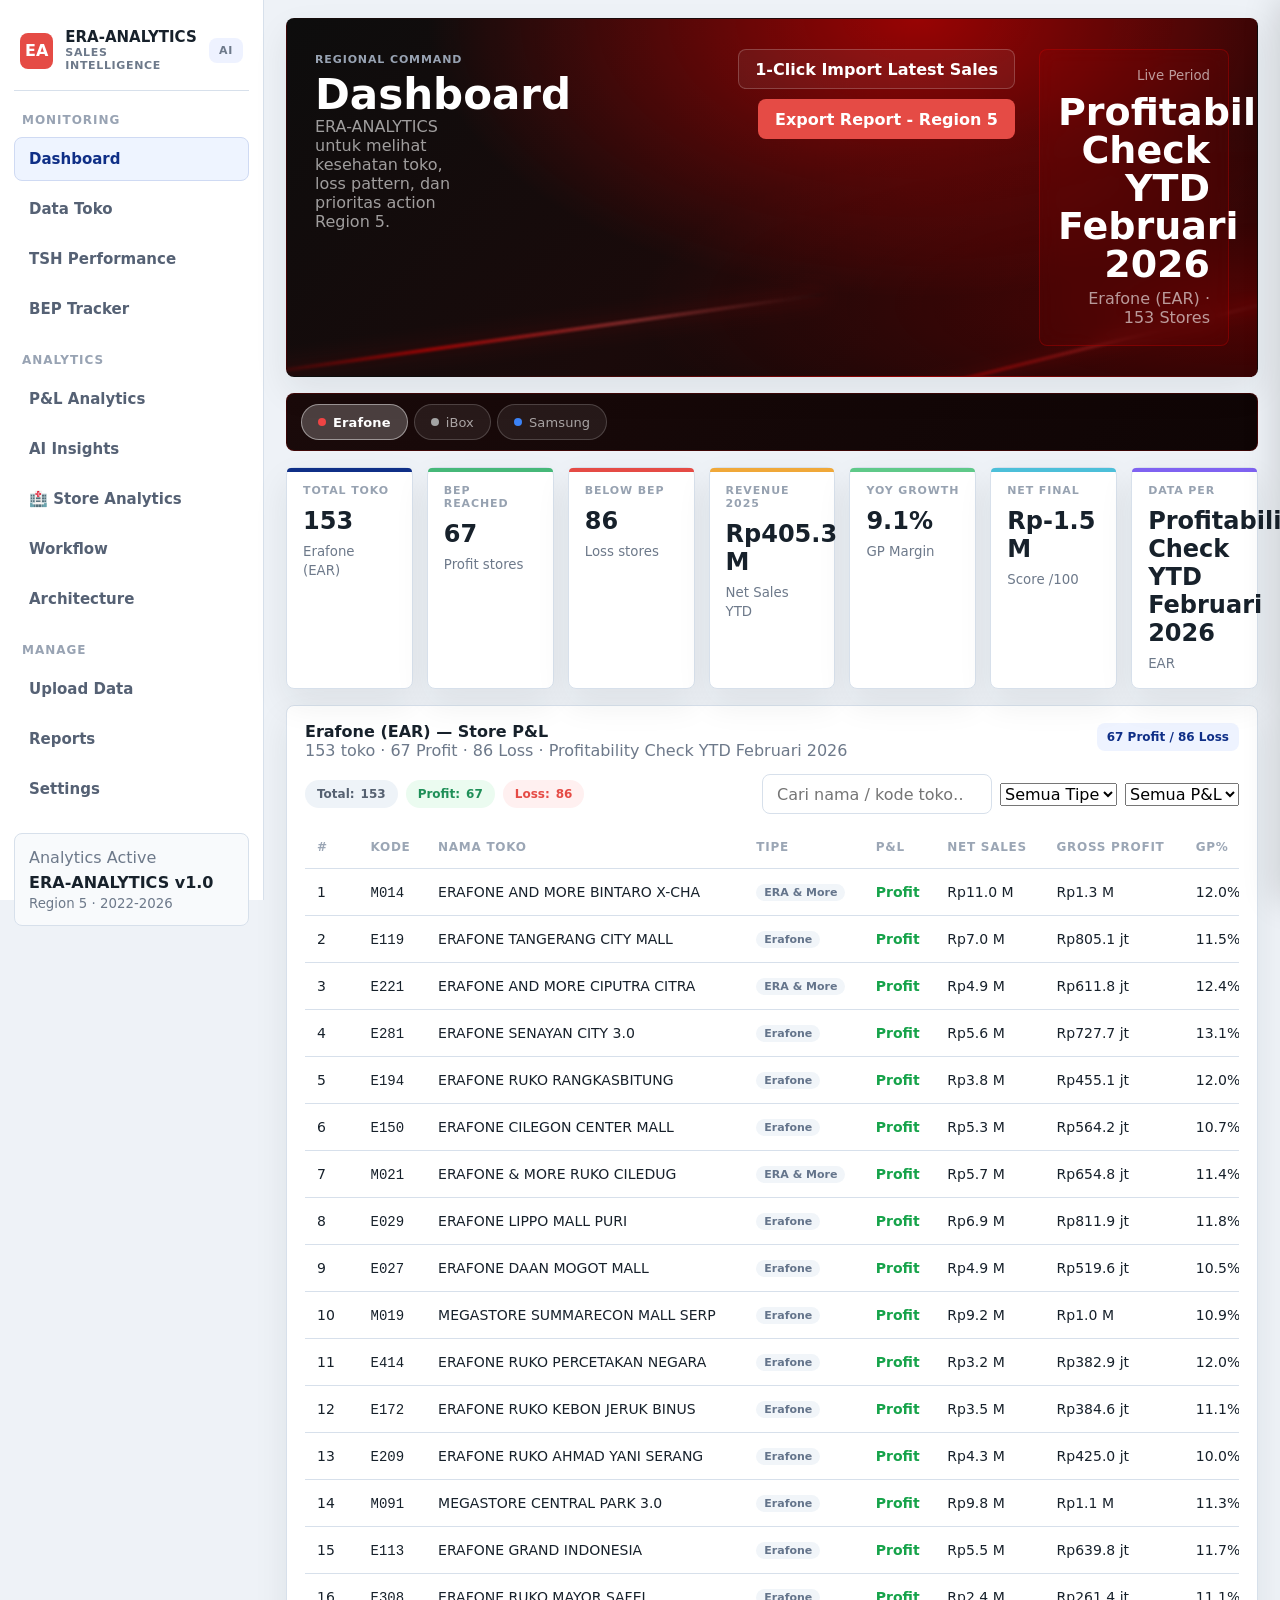
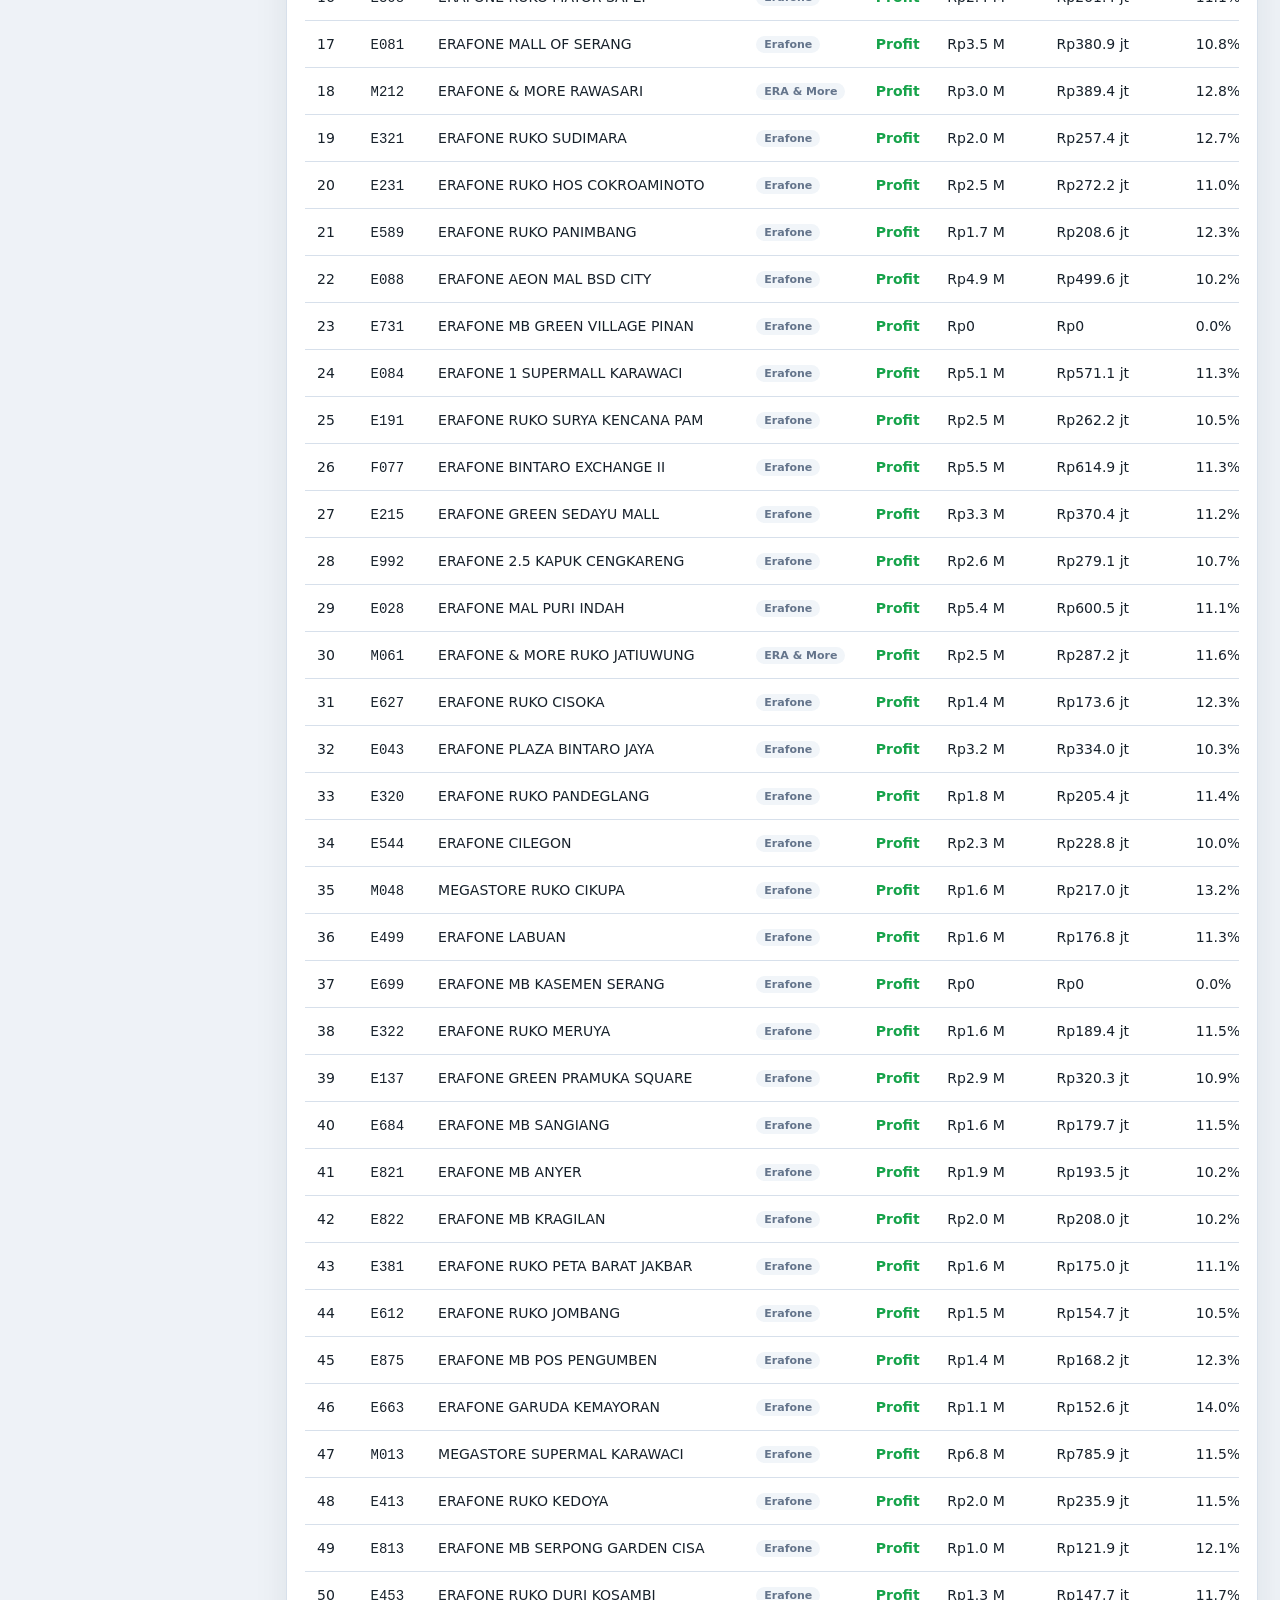
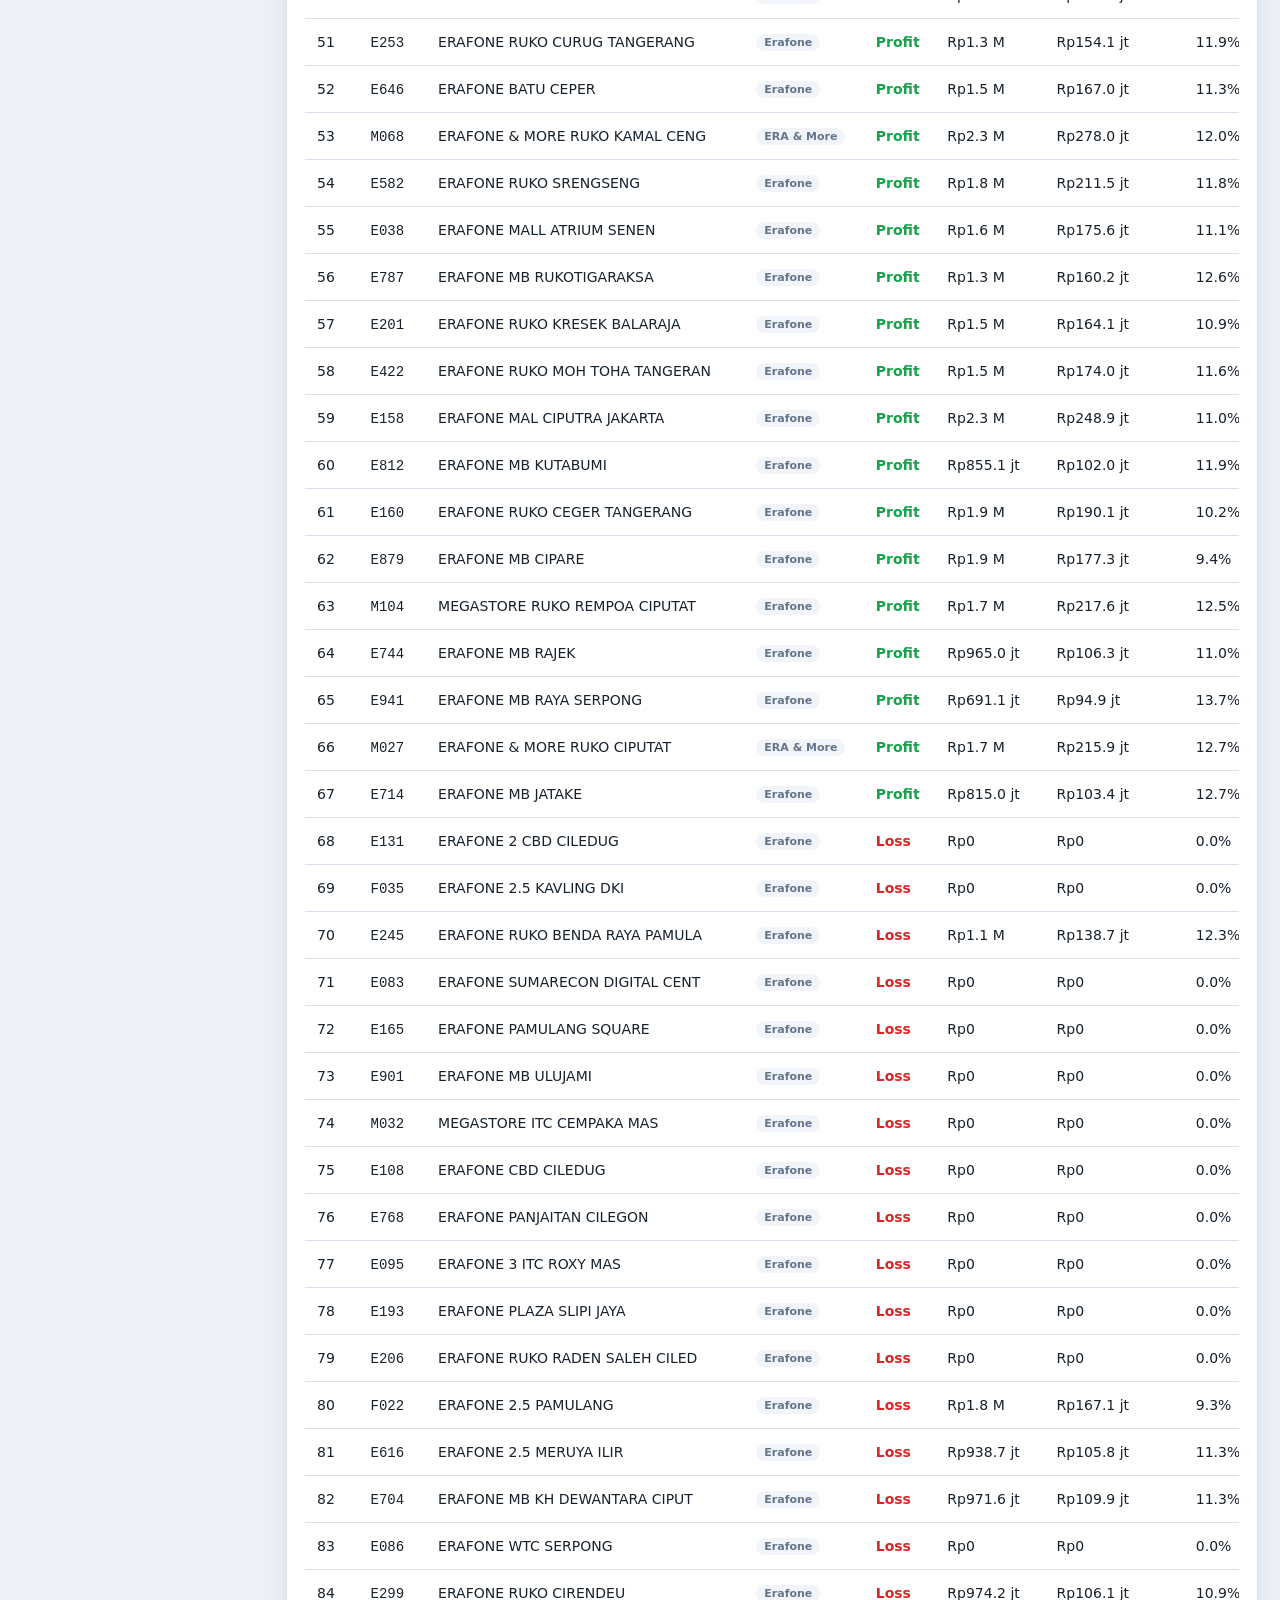
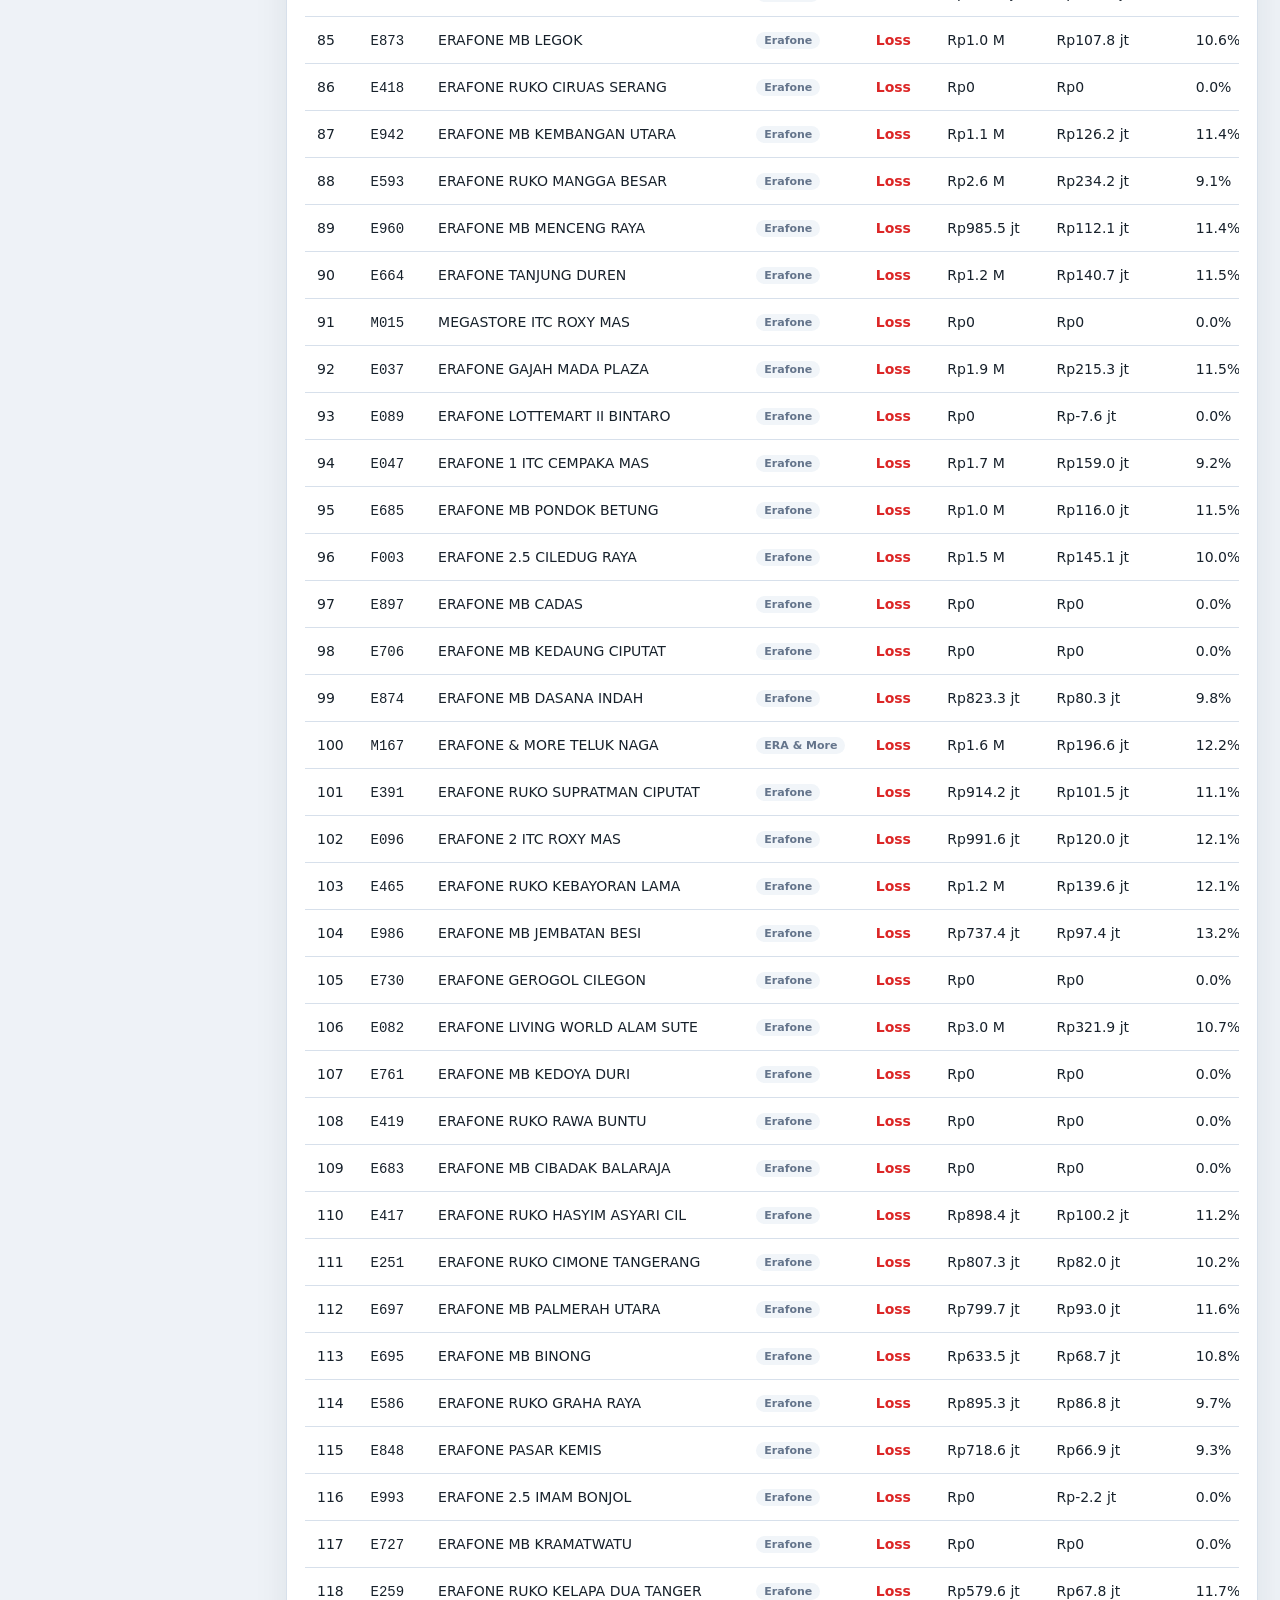
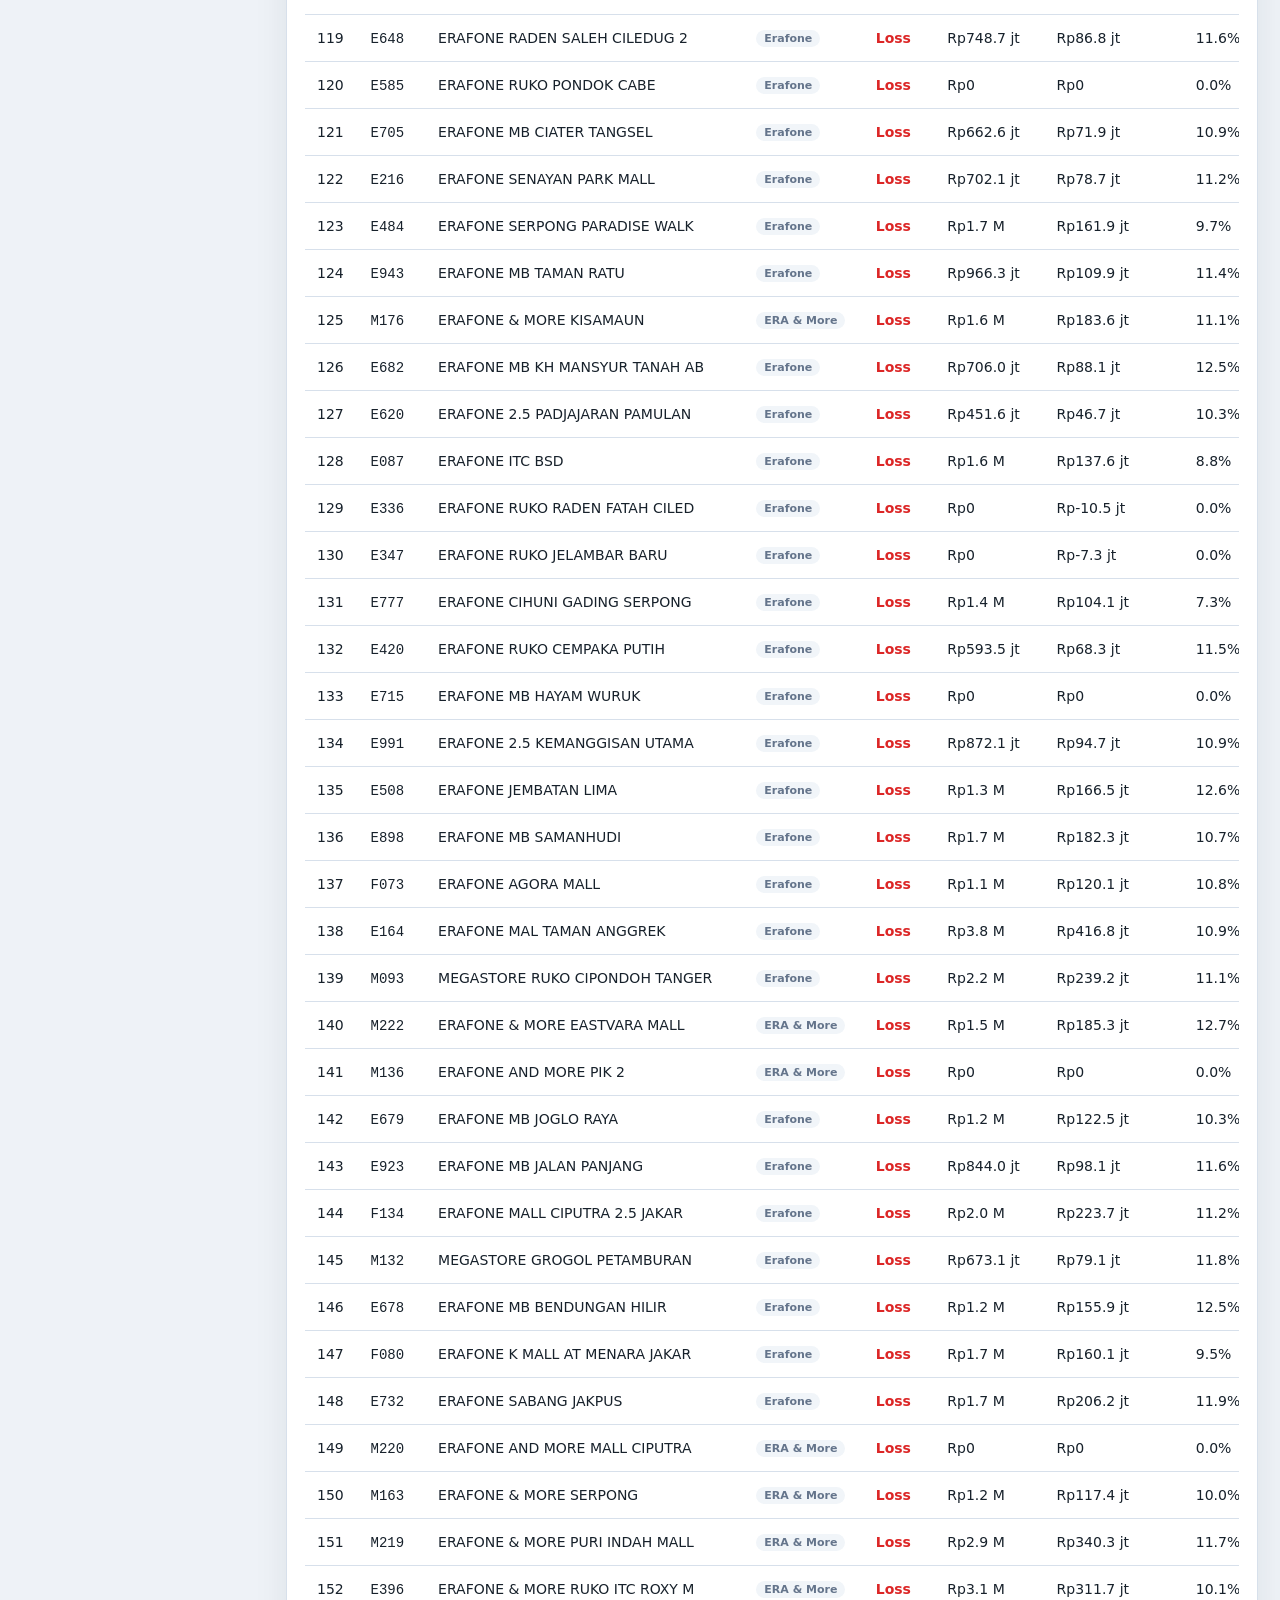
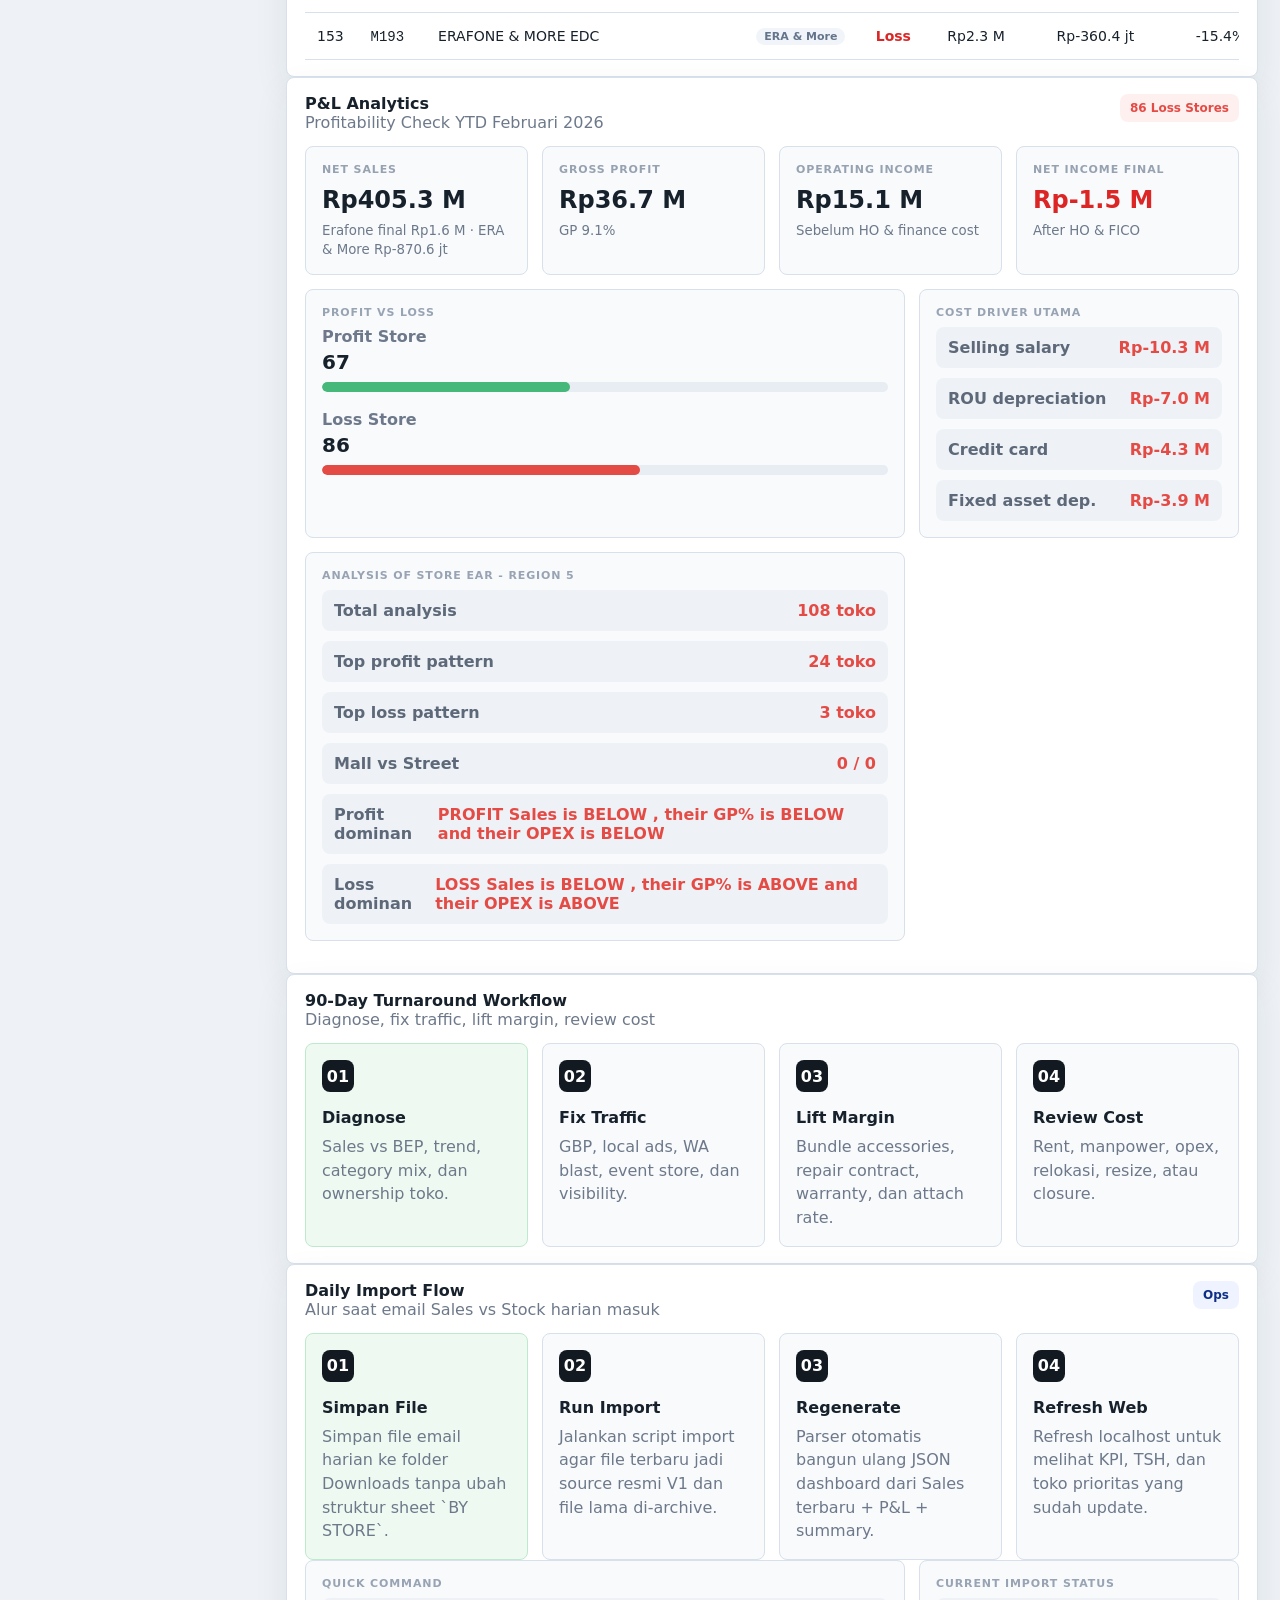
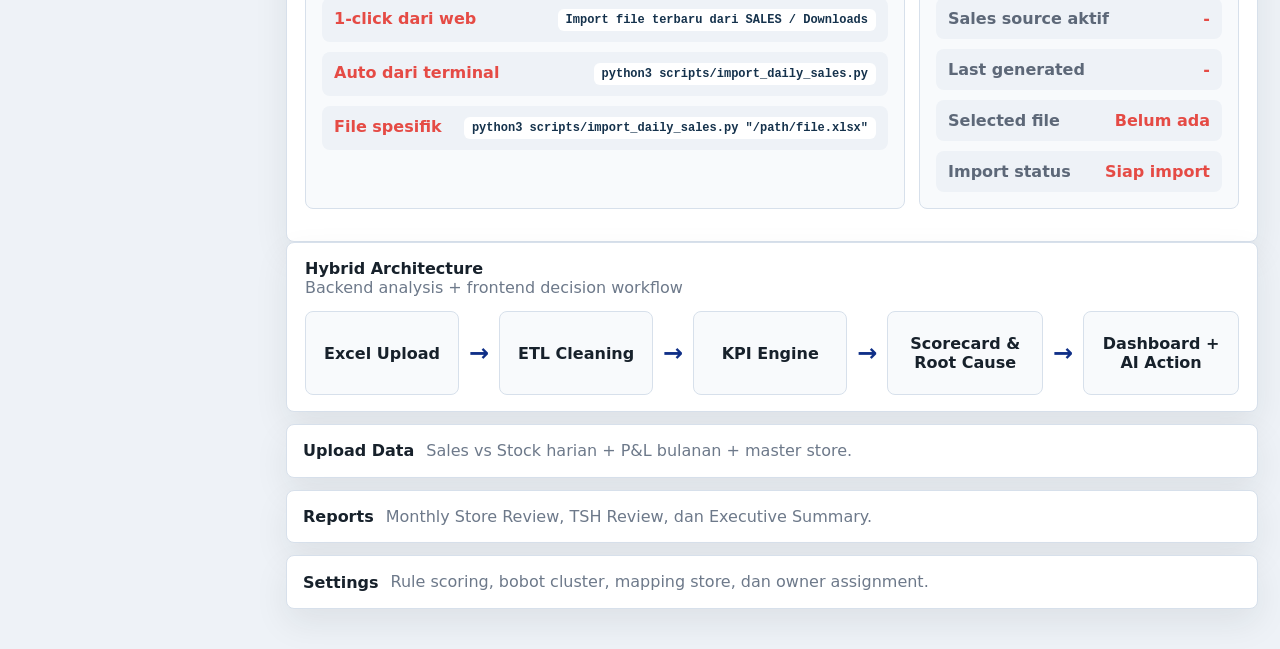
==== commit 6a40fe39: "fix: pindah brand-switcher keluar overflow:hidden hero — fix mobile tap Brand pills dipindahkan dari" ====
--- a/index.html
+++ b/index.html
@@ -62,17 +62,6 @@
             <h1>Dashboard</h1>
             <p class="subtitle">ERA-ANALYTICS untuk melihat kesehatan toko, loss pattern, dan prioritas action Region 5.</p>
           </div>
-          <div class="brand-switcher" id="brandSwitcher" role="tablist" aria-label="Pilih brand">
-            <button class="brand-pill is-active" data-brand="EAR" type="button" role="tab">
-              <span class="b-dot ear"></span>Erafone
-            </button>
-            <button class="brand-pill" data-brand="IBOX" type="button" role="tab">
-              <span class="b-dot ibox"></span>iBox
-            </button>
-            <button class="brand-pill" data-brand="SAMSUNG" type="button" role="tab">
-              <span class="b-dot samsung"></span>Samsung
-            </button>
-          </div>
           <div class="header-actions">
             <div class="tab-strip" id="earTabStrip">
               <button id="tabOverview" class="tab is-active" type="button" data-target="dashboard">Overview</button>
@@ -93,6 +82,21 @@
           <div class="light-streak streak-blue"></div>
           <div class="light-streak streak-red"></div>
         </section>
+
+        <div class="brand-bar">
+          <div class="brand-switcher" id="brandSwitcher" role="tablist" aria-label="Pilih brand">
+            <button class="brand-pill is-active" data-brand="EAR" type="button" role="tab" onclick="switchBrand('EAR')">
+              <span class="b-dot ear"></span>Erafone
+            </button>
+            <button class="brand-pill" data-brand="IBOX" type="button" role="tab" onclick="switchBrand('IBOX')">
+              <span class="b-dot ibox"></span>iBox
+            </button>
+            <button class="brand-pill" data-brand="SAMSUNG" type="button" role="tab" onclick="switchBrand('SAMSUNG')">
+              <span class="b-dot samsung"></span>Samsung
+            </button>
+          </div>
+        </div>
+
         <input id="uploadExcelInput" type="file" accept=".xlsx,.xls" hidden />
 
         <section class="kpi-strip" aria-label="Executive KPI">
--- a/styles.css
+++ b/styles.css
@@ -1479,10 +1479,19 @@
 .sdp-bar-val { font-size: 10px; font-family: 'JetBrains Mono', monospace; color: var(--muted, #6b7280); width: 55px; text-align: right; }
 
 /* ── Brand Switcher ─────────────────────────────────────────────────────── */
+.brand-bar {
+  display: flex;
+  align-items: center;
+  padding: 10px 14px;
+  margin-bottom: 16px;
+  background: linear-gradient(135deg, #1a0a0a 0%, #0f0505 100%);
+  border: 1px solid rgba(220,0,0,0.2);
+  border-radius: 8px;
+}
+
 .brand-switcher {
   display: flex;
   gap: 6px;
-  margin-bottom: 10px;
   flex-wrap: wrap;
 }
 
@@ -1500,6 +1509,11 @@
   cursor: pointer;
   transition: background 0.15s, color 0.15s, border-color 0.15s;
   letter-spacing: 0.01em;
+  touch-action: manipulation;
+  -webkit-tap-highlight-color: transparent;
+  user-select: none;
+  -webkit-user-select: none;
+  min-height: 36px;
 }
 
 .brand-pill:hover {
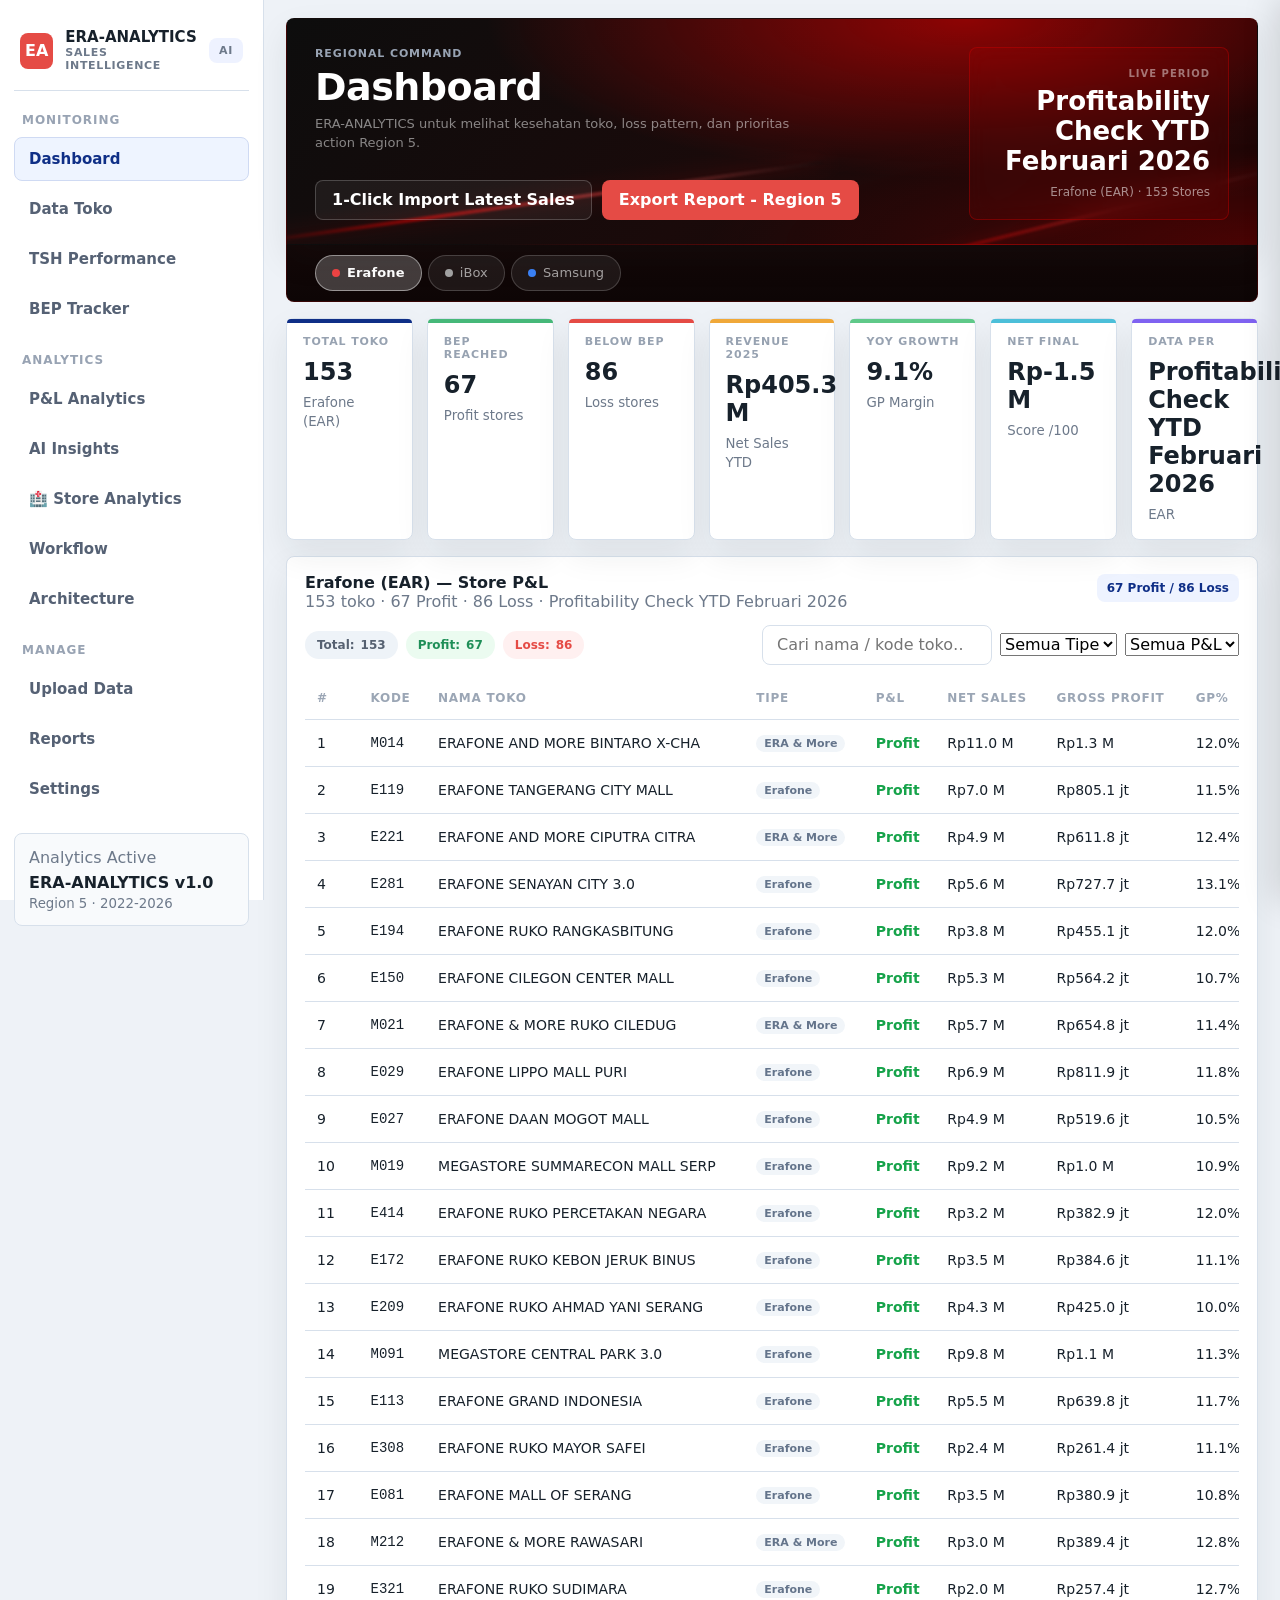
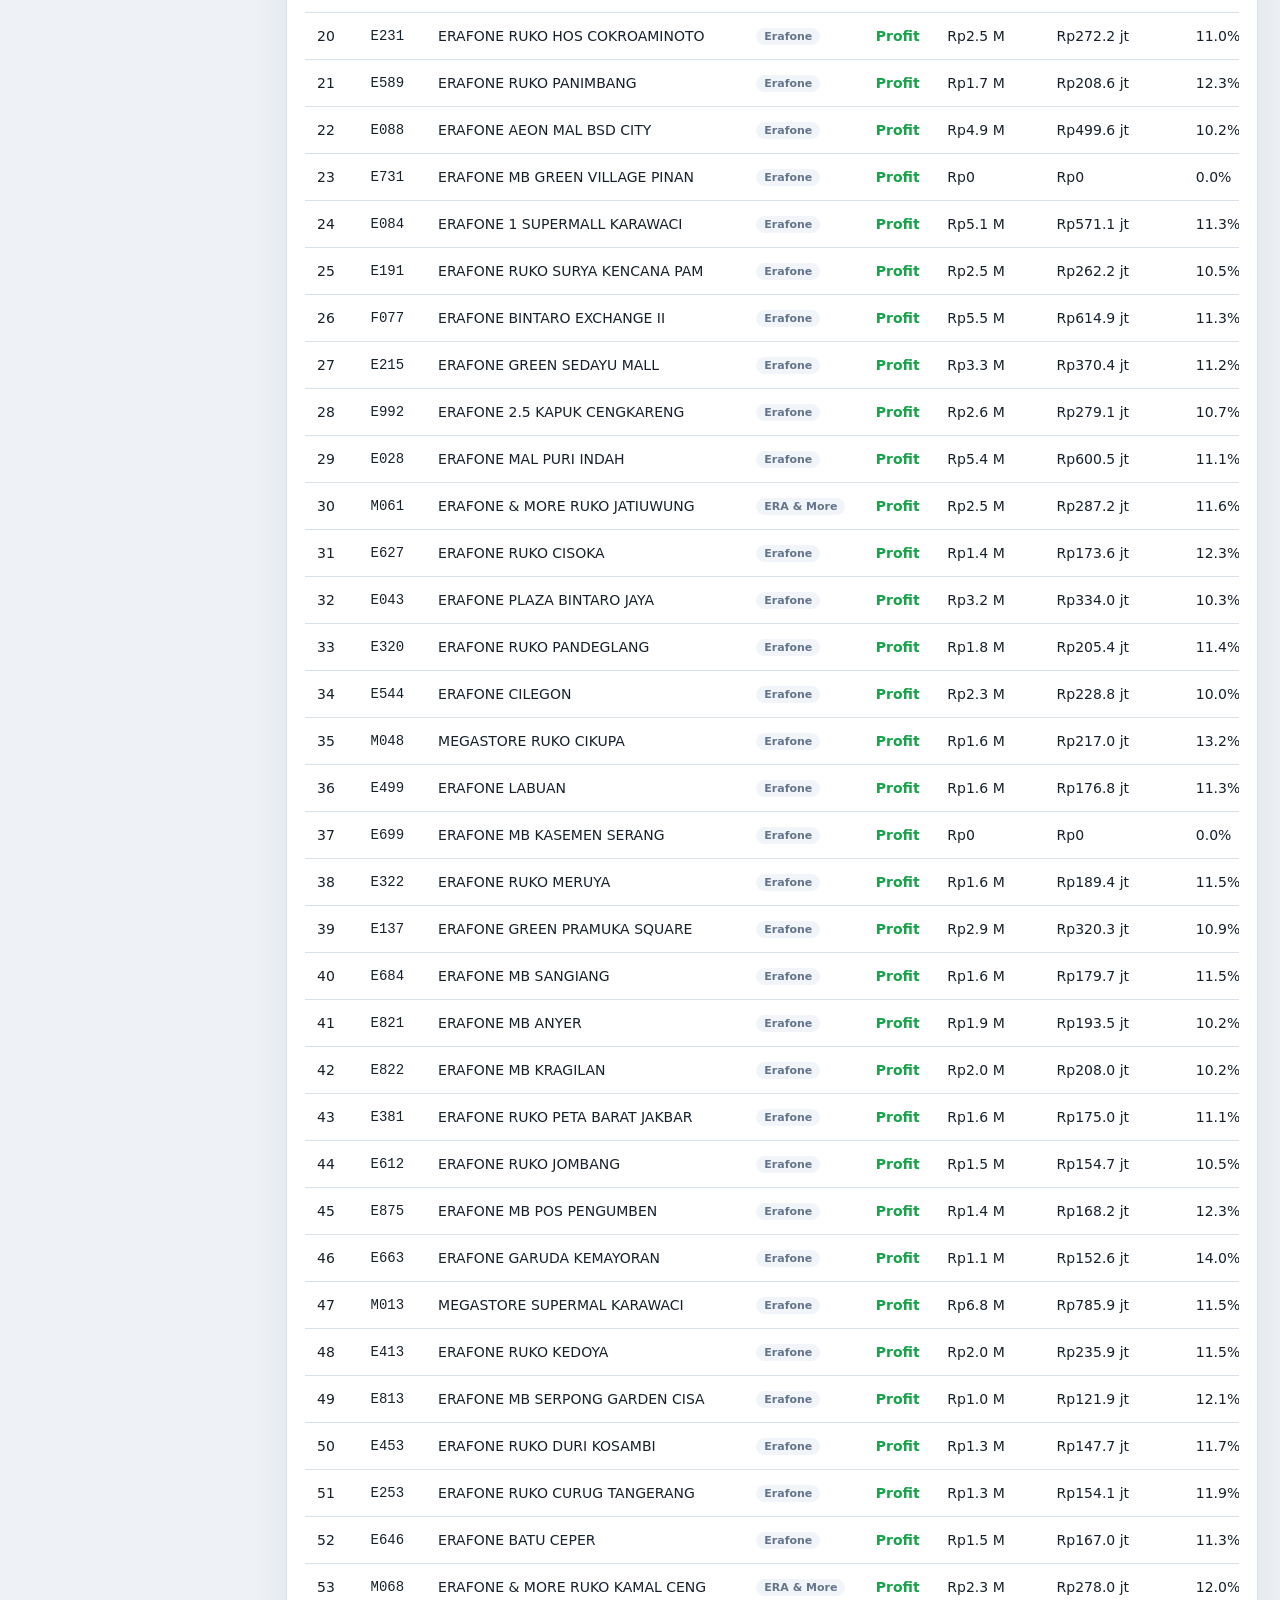
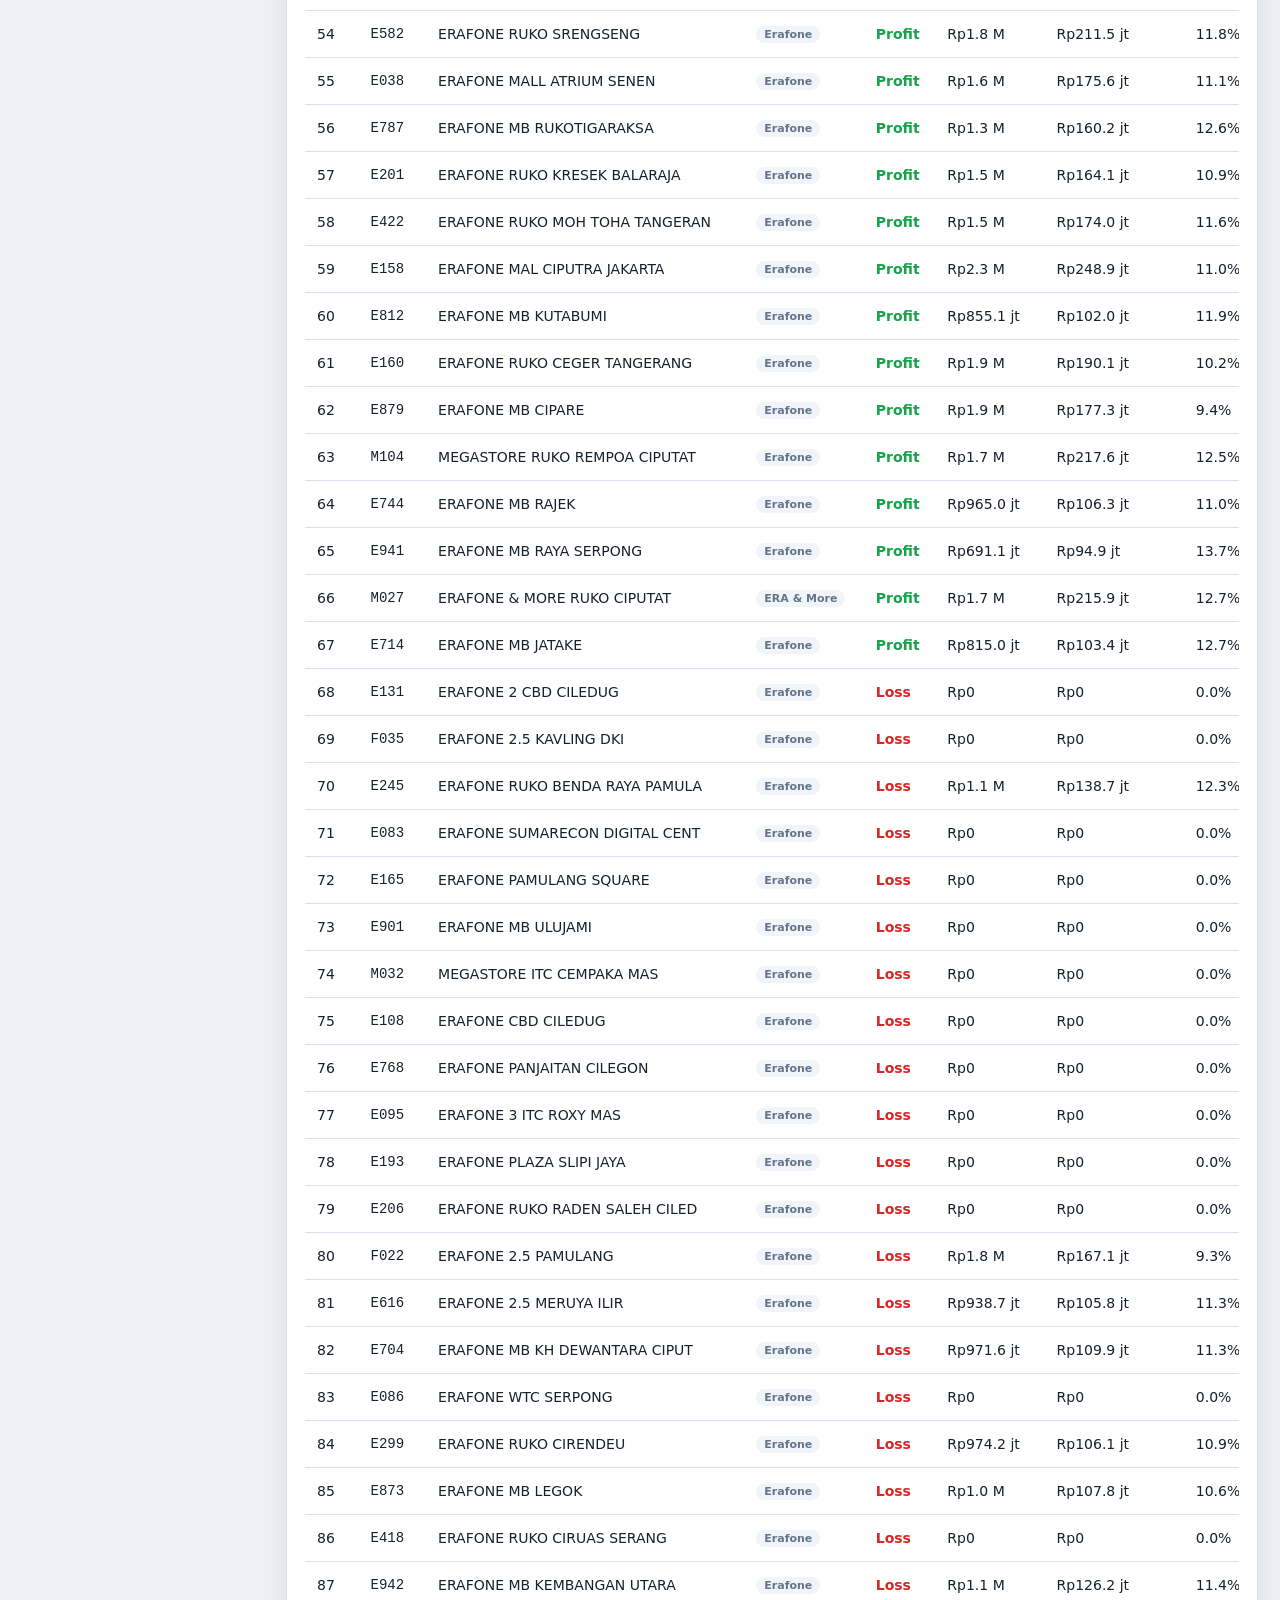
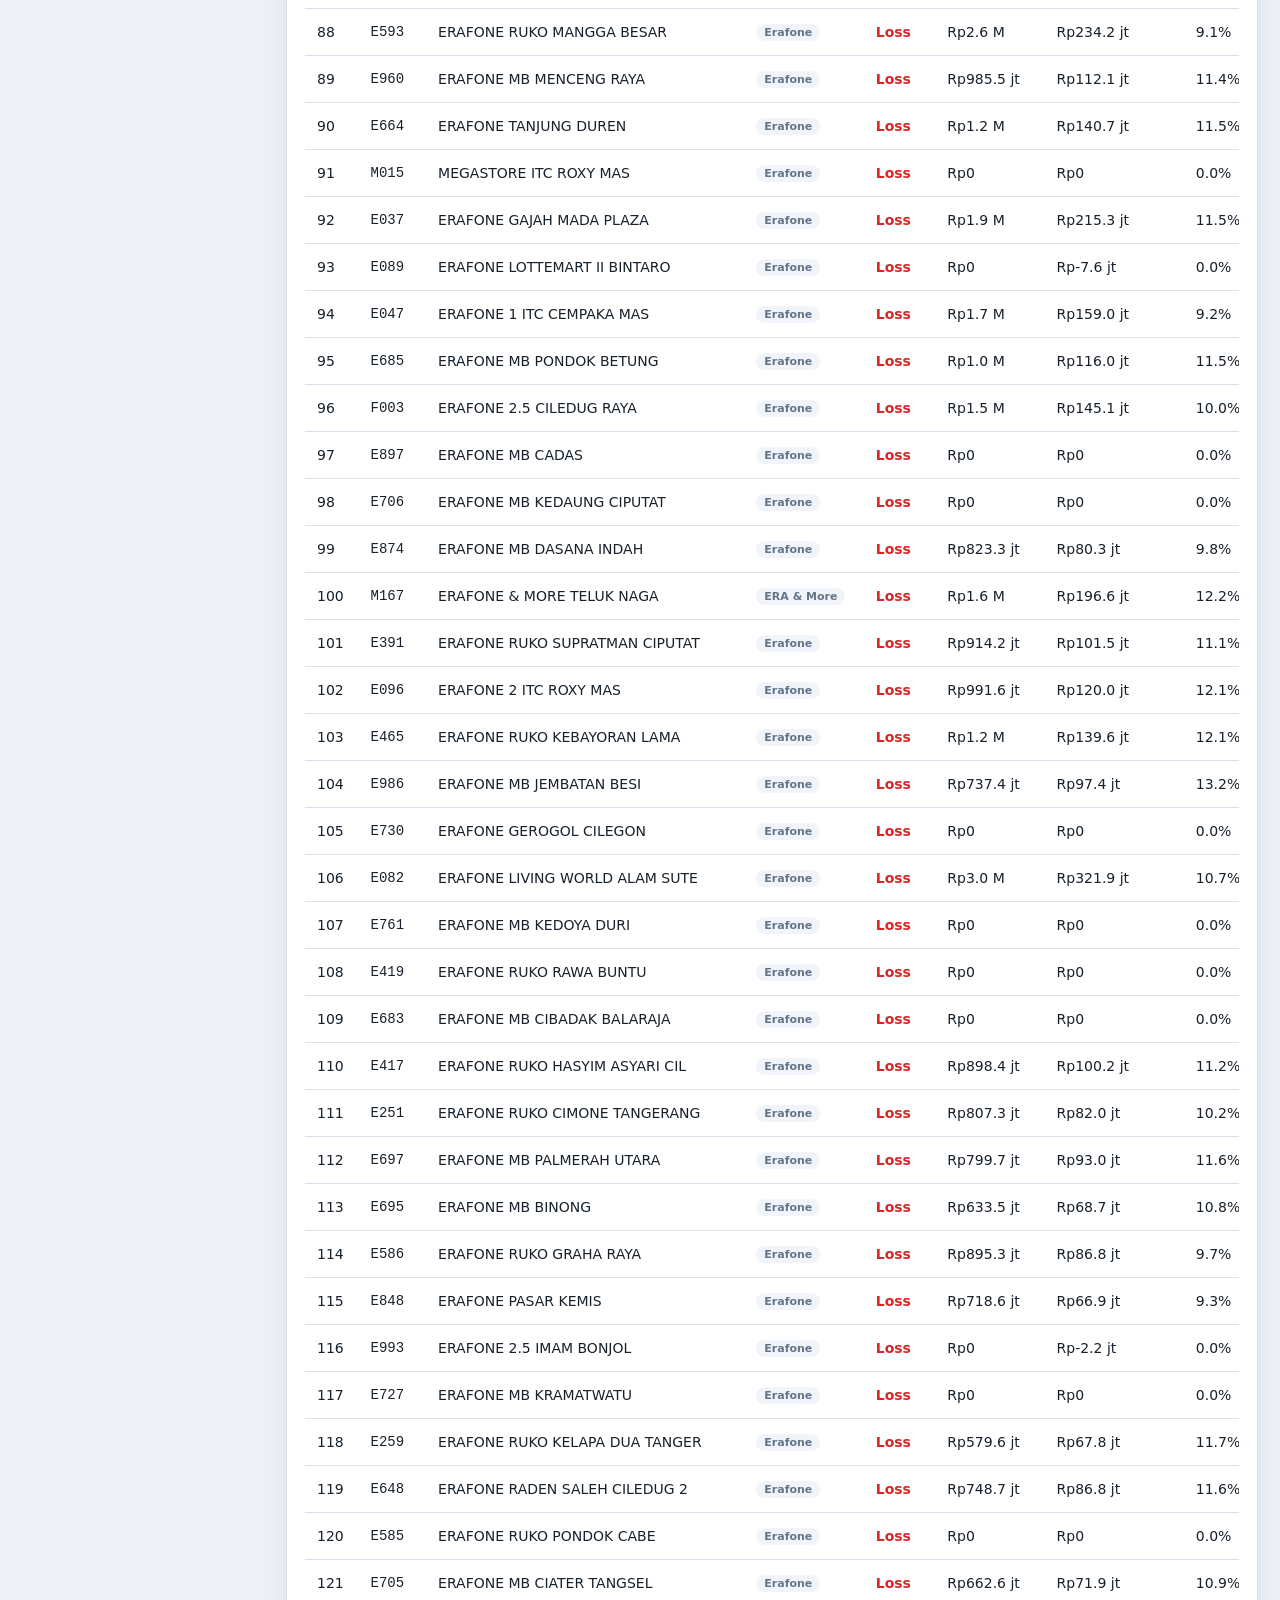
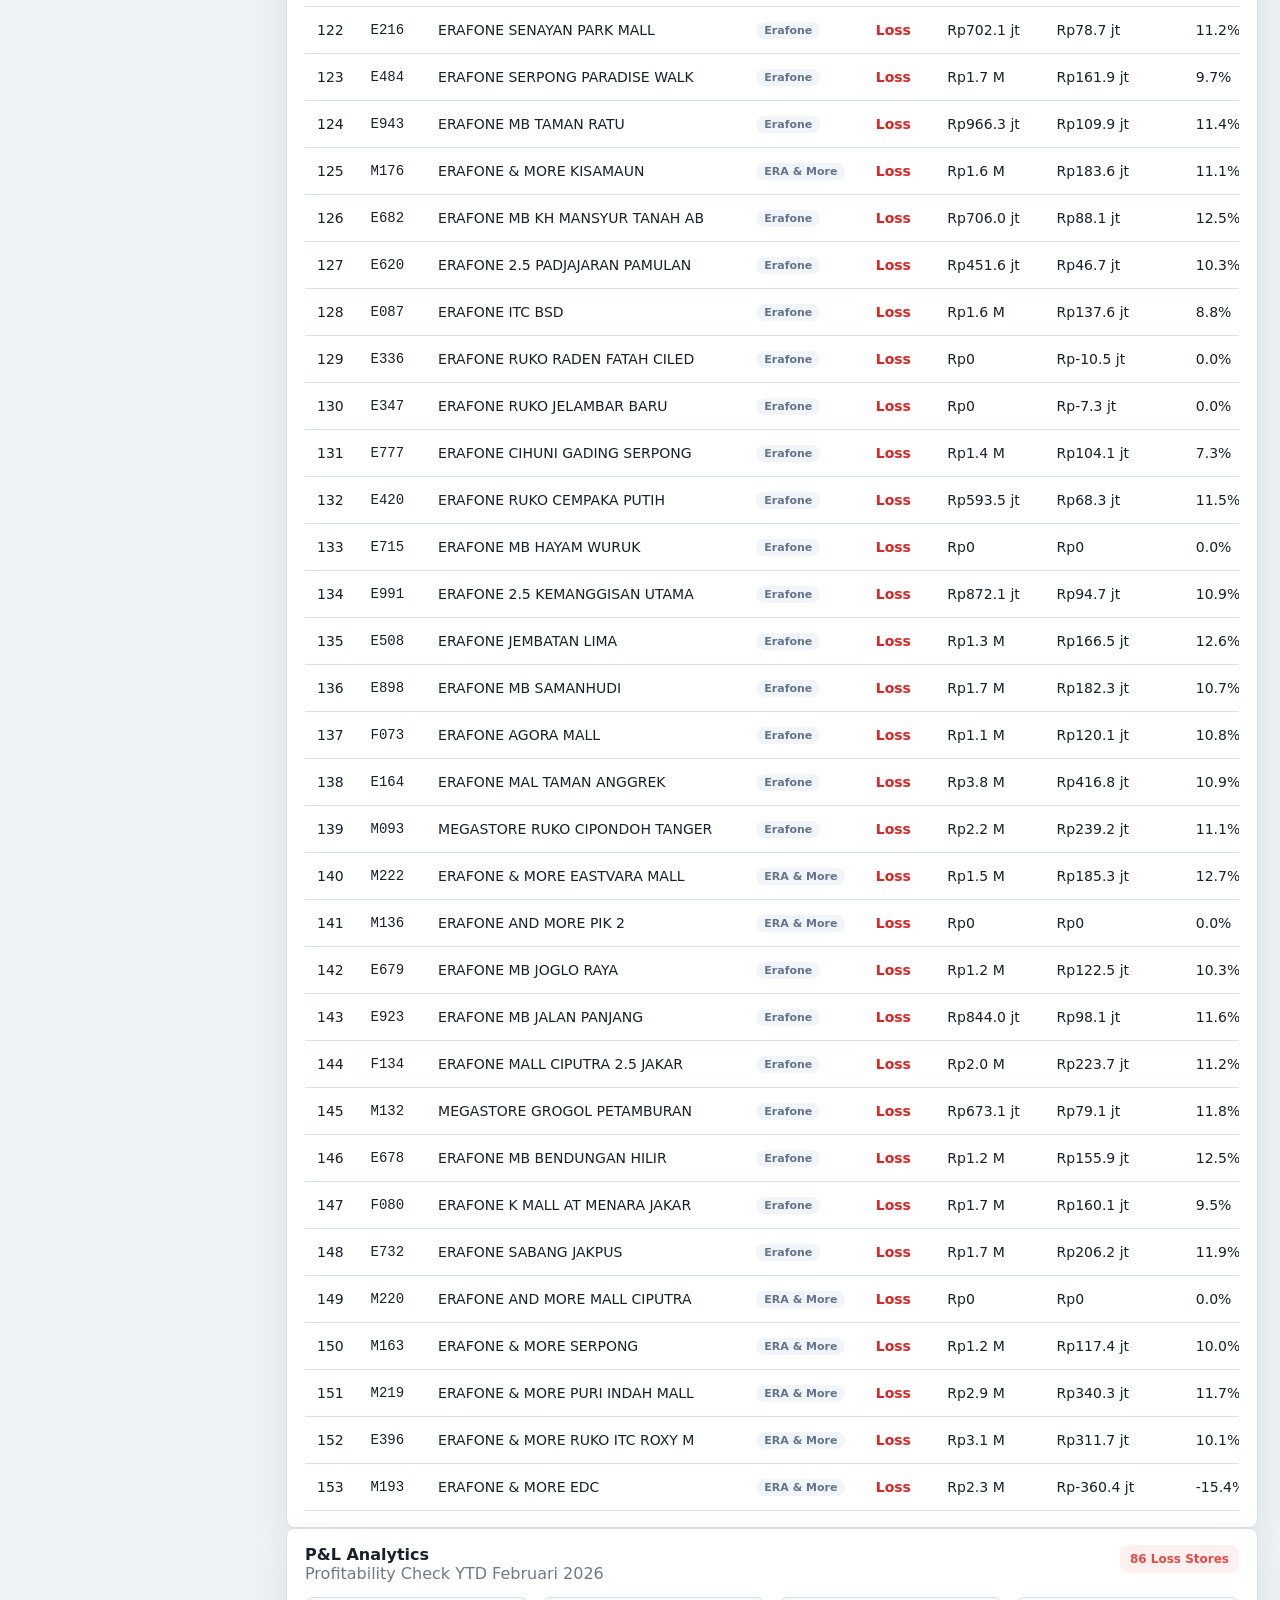
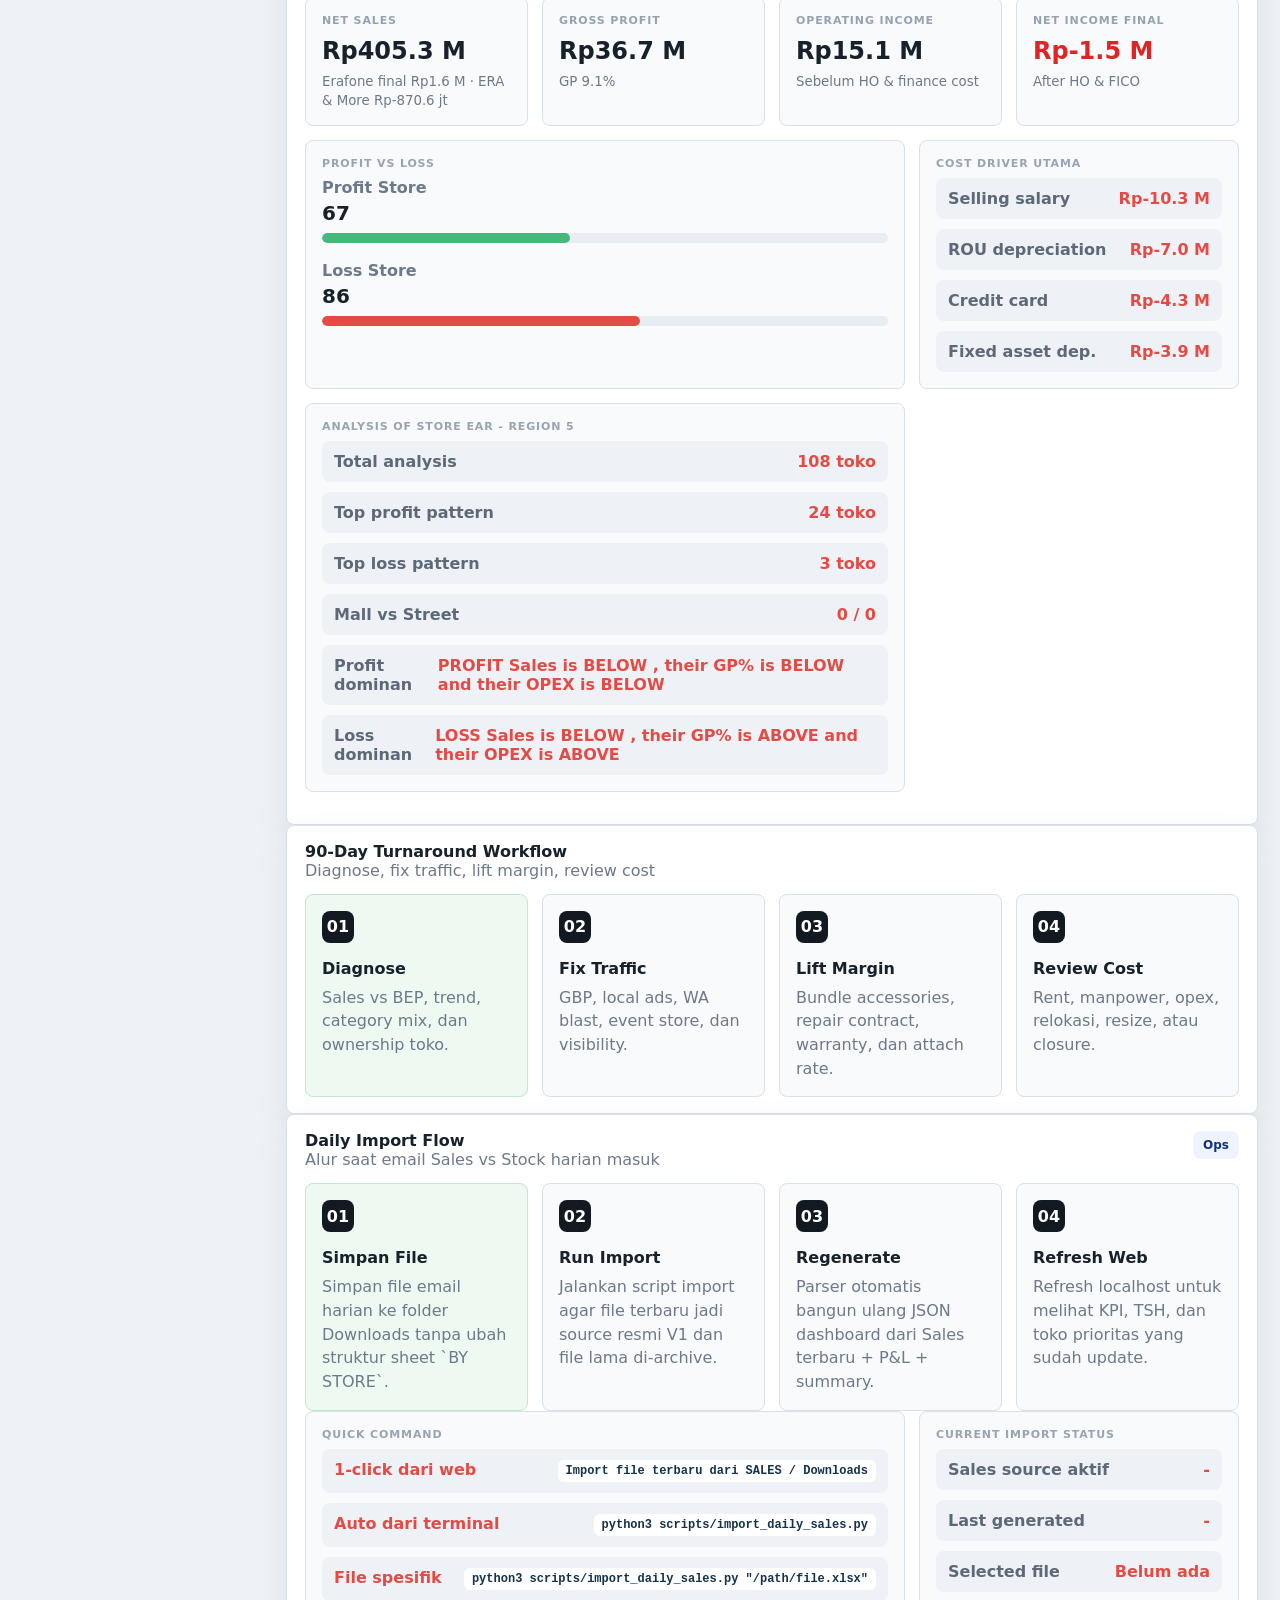
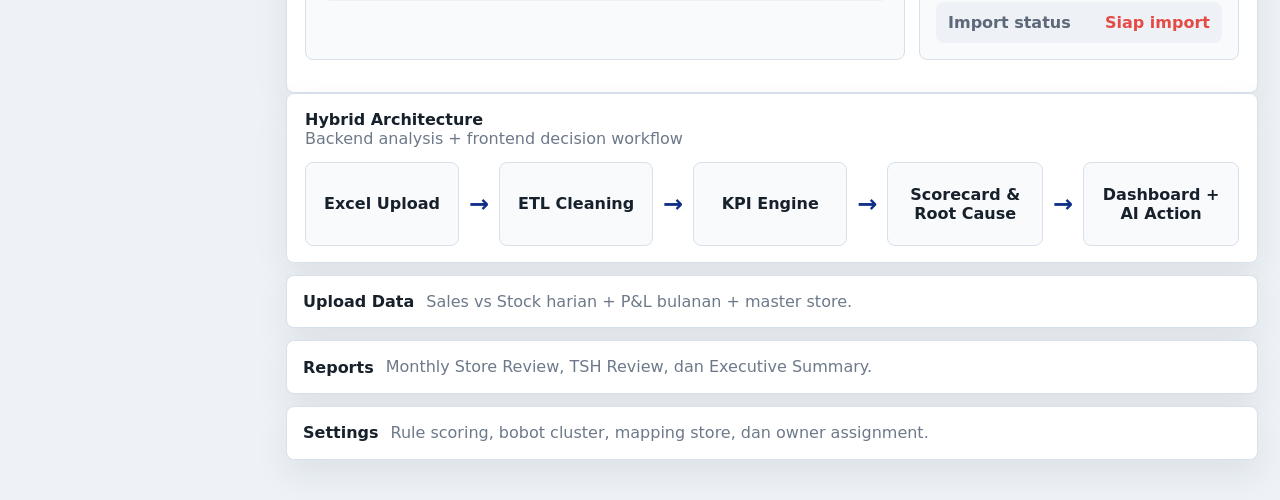
==== commit ff667c1c: "fix: resolve Safari hero grid layout by wrapping hero-copy + header-actions in hero-left Replaced gr" ====
--- a/index.html
+++ b/index.html
@@ -57,21 +57,23 @@
 
       <main class="content">
         <section id="dashboard" class="page-header">
-          <div class="hero-copy">
-            <span class="eyebrow hero-eyebrow">Regional Command</span>
-            <h1>Dashboard</h1>
-            <p class="subtitle">ERA-ANALYTICS untuk melihat kesehatan toko, loss pattern, dan prioritas action Region 5.</p>
-          </div>
-          <div class="header-actions">
-            <div class="tab-strip" id="earTabStrip">
-              <button id="tabOverview" class="tab is-active" type="button" data-target="dashboard">Overview</button>
-              <button id="tabStores" class="tab" type="button" data-target="data-toko">Stores</button>
-              <button id="tabTsh" class="tab" type="button" data-target="tsh-performance">TSH</button>
-              <button id="tabBep" class="tab" type="button" data-target="bep-tracker">BEP</button>
-            </div>
-            <div class="actions">
-              <button id="uploadExcelButton" class="button secondary" type="button">1-Click Import Latest Sales</button>
-              <button id="exportReportButton" class="button primary" type="button">Export Report - Region 5</button>
+          <div class="hero-left">
+            <div class="hero-copy">
+              <span class="eyebrow hero-eyebrow">Regional Command</span>
+              <h1>Dashboard</h1>
+              <p class="subtitle">ERA-ANALYTICS untuk melihat kesehatan toko, loss pattern, dan prioritas action Region 5.</p>
+            </div>
+            <div class="header-actions">
+              <div class="tab-strip" id="earTabStrip">
+                <button id="tabOverview" class="tab is-active" type="button" data-target="dashboard">Overview</button>
+                <button id="tabStores" class="tab" type="button" data-target="data-toko">Stores</button>
+                <button id="tabTsh" class="tab" type="button" data-target="tsh-performance">TSH</button>
+                <button id="tabBep" class="tab" type="button" data-target="bep-tracker">BEP</button>
+              </div>
+              <div class="actions">
+                <button id="uploadExcelButton" class="button secondary" type="button">1-Click Import Latest Sales</button>
+                <button id="exportReportButton" class="button primary" type="button">Export Report - Region 5</button>
+              </div>
             </div>
           </div>
           <div class="hero-stat">
--- a/styles.css
+++ b/styles.css
@@ -182,18 +182,18 @@
   position: relative;
   overflow: hidden;
   display: grid;
-  grid-template-columns: minmax(0, 1fr) minmax(420px, 520px) 190px;
-  align-items: start;
+  grid-template-columns: 1fr 260px;
+  align-items: stretch;
   gap: 24px;
-  min-height: 300px;
-  padding: 30px 28px;
-  margin-bottom: 16px;
+  padding: 28px 28px 24px;
+  margin-bottom: 0;
   background:
-    radial-gradient(ellipse at 65% 0%, rgba(220, 0, 0, 0.65) 0%, transparent 55%),
-    radial-gradient(ellipse at 100% 80%, rgba(160, 0, 0, 0.45) 0%, transparent 45%),
+    radial-gradient(ellipse at 70% 0%, rgba(220, 0, 0, 0.6) 0%, transparent 50%),
+    radial-gradient(ellipse at 100% 100%, rgba(160, 0, 0, 0.4) 0%, transparent 40%),
     linear-gradient(135deg, #0d0d0d 0%, #1a0a0a 50%, #0f0505 100%);
   color: #fff;
   border-color: transparent;
+  border-radius: 8px 8px 0 0;
 }
 
 h1,
@@ -234,6 +234,16 @@
   font-size: 16px;
 }
 
+.hero-left {
+  grid-column: 1;
+  display: flex;
+  flex-direction: column;
+  justify-content: space-between;
+  gap: 16px;
+  position: relative;
+  z-index: 2;
+}
+
 .hero-copy,
 .hero-stat {
   position: relative;
@@ -241,44 +251,68 @@
 }
 
 .hero-copy {
-  max-width: 760px;
-  padding-top: 4px;
+}
+
+.hero-copy h1 {
+  font-size: 38px;
+  line-height: 1.05;
+  font-weight: 900;
+  letter-spacing: -0.5px;
+  margin-bottom: 6px;
+}
+
+.hero-copy .subtitle {
+  font-size: 13px;
+  color: rgba(255,255,255,0.5);
+  line-height: 1.5;
+  max-width: 480px;
 }
 
 .hero-stat {
-  width: 100%;
-  min-height: 196px;
+  grid-column: 2;
+  align-self: stretch;
   display: flex;
   flex-direction: column;
   justify-content: center;
-  padding: 18px;
-  border: 1px solid rgba(220,0,0,0.3);
-  border-radius: 8px;
-  background: rgba(220,0,0,0.08);
+  padding: 20px 18px;
+  border: 1px solid rgba(220,0,0,0.35);
+  border-radius: 8px;
+  background: rgba(220,0,0,0.1);
   backdrop-filter: blur(10px);
   text-align: right;
-}
-
-.hero-stat small,
+  position: relative;
+  z-index: 2;
+}
+
+.hero-stat small {
+  display: block;
+  color: rgba(255,255,255,0.45);
+  font-size: 10px;
+  font-weight: 600;
+  letter-spacing: 1px;
+  text-transform: uppercase;
+  margin-bottom: 8px;
+}
+
+.hero-stat strong {
+  display: block;
+  font-size: 26px;
+  line-height: 1.15;
+  font-weight: 900;
+  margin-bottom: 8px;
+}
+
 .hero-stat span {
   display: block;
-  color: rgba(255,255,255,0.6);
-}
-
-.hero-stat strong {
-  display: block;
-  margin: 10px 0 6px;
-  font-size: 38px;
-  line-height: 1;
+  color: rgba(255,255,255,0.55);
+  font-size: 12px;
 }
 
 .header-actions {
   display: flex;
-  flex-direction: column;
-  align-items: flex-end;
-  gap: 12px;
-  width: 100%;
-  justify-self: end;
+  flex-wrap: wrap;
+  align-items: center;
+  gap: 10px;
   position: relative;
   z-index: 2;
 }
@@ -1072,7 +1106,7 @@
 
 @media (max-width: 1220px) {
   .page-header {
-    grid-template-columns: 1fr;
+    grid-template-columns: 1fr 220px;
     min-height: auto;
   }
 
@@ -1182,25 +1216,32 @@
     grid-template-columns: 1fr;
     gap: 12px;
     min-height: auto;
-    padding: 16px 14px;
-  }
-
-  .page-header h1 {
-    font-size: 28px;
-  }
-
-  .page-header .subtitle {
-    font-size: 13px;
+    padding: 18px 16px;
+  }
+
+  .hero-left {
+    grid-column: 1;
+  }
+
+  .hero-copy h1 {
+    font-size: 26px;
   }
 
   .hero-stat {
+    grid-column: 1;
+    text-align: left;
+    padding: 14px;
     min-height: 0;
-    padding: 14px;
-    text-align: left;
+    border-radius: 6px;
   }
 
   .hero-stat strong {
-    font-size: 30px;
+    font-size: 20px;
+  }
+
+  .brand-bar {
+    padding: 10px 16px;
+    border-radius: 0 0 8px 8px;
   }
 
   .hero-orbit,
@@ -1329,12 +1370,12 @@
   }
 
   .page-header {
-    padding: 14px 12px;
-    border-radius: 8px;
+    padding: 16px 14px;
+    border-radius: 8px 8px 0 0;
   }
 
   .page-header h1 {
-    font-size: 26px;
+    font-size: 24px;
   }
 
   .tab-strip {
@@ -1482,11 +1523,12 @@
 .brand-bar {
   display: flex;
   align-items: center;
-  padding: 10px 14px;
+  padding: 10px 28px;
   margin-bottom: 16px;
-  background: linear-gradient(135deg, #1a0a0a 0%, #0f0505 100%);
-  border: 1px solid rgba(220,0,0,0.2);
-  border-radius: 8px;
+  background: linear-gradient(180deg, #130808 0%, #0d0505 100%);
+  border: 1px solid rgba(220,0,0,0.18);
+  border-top: none;
+  border-radius: 0 0 8px 8px;
 }
 
 .brand-switcher {
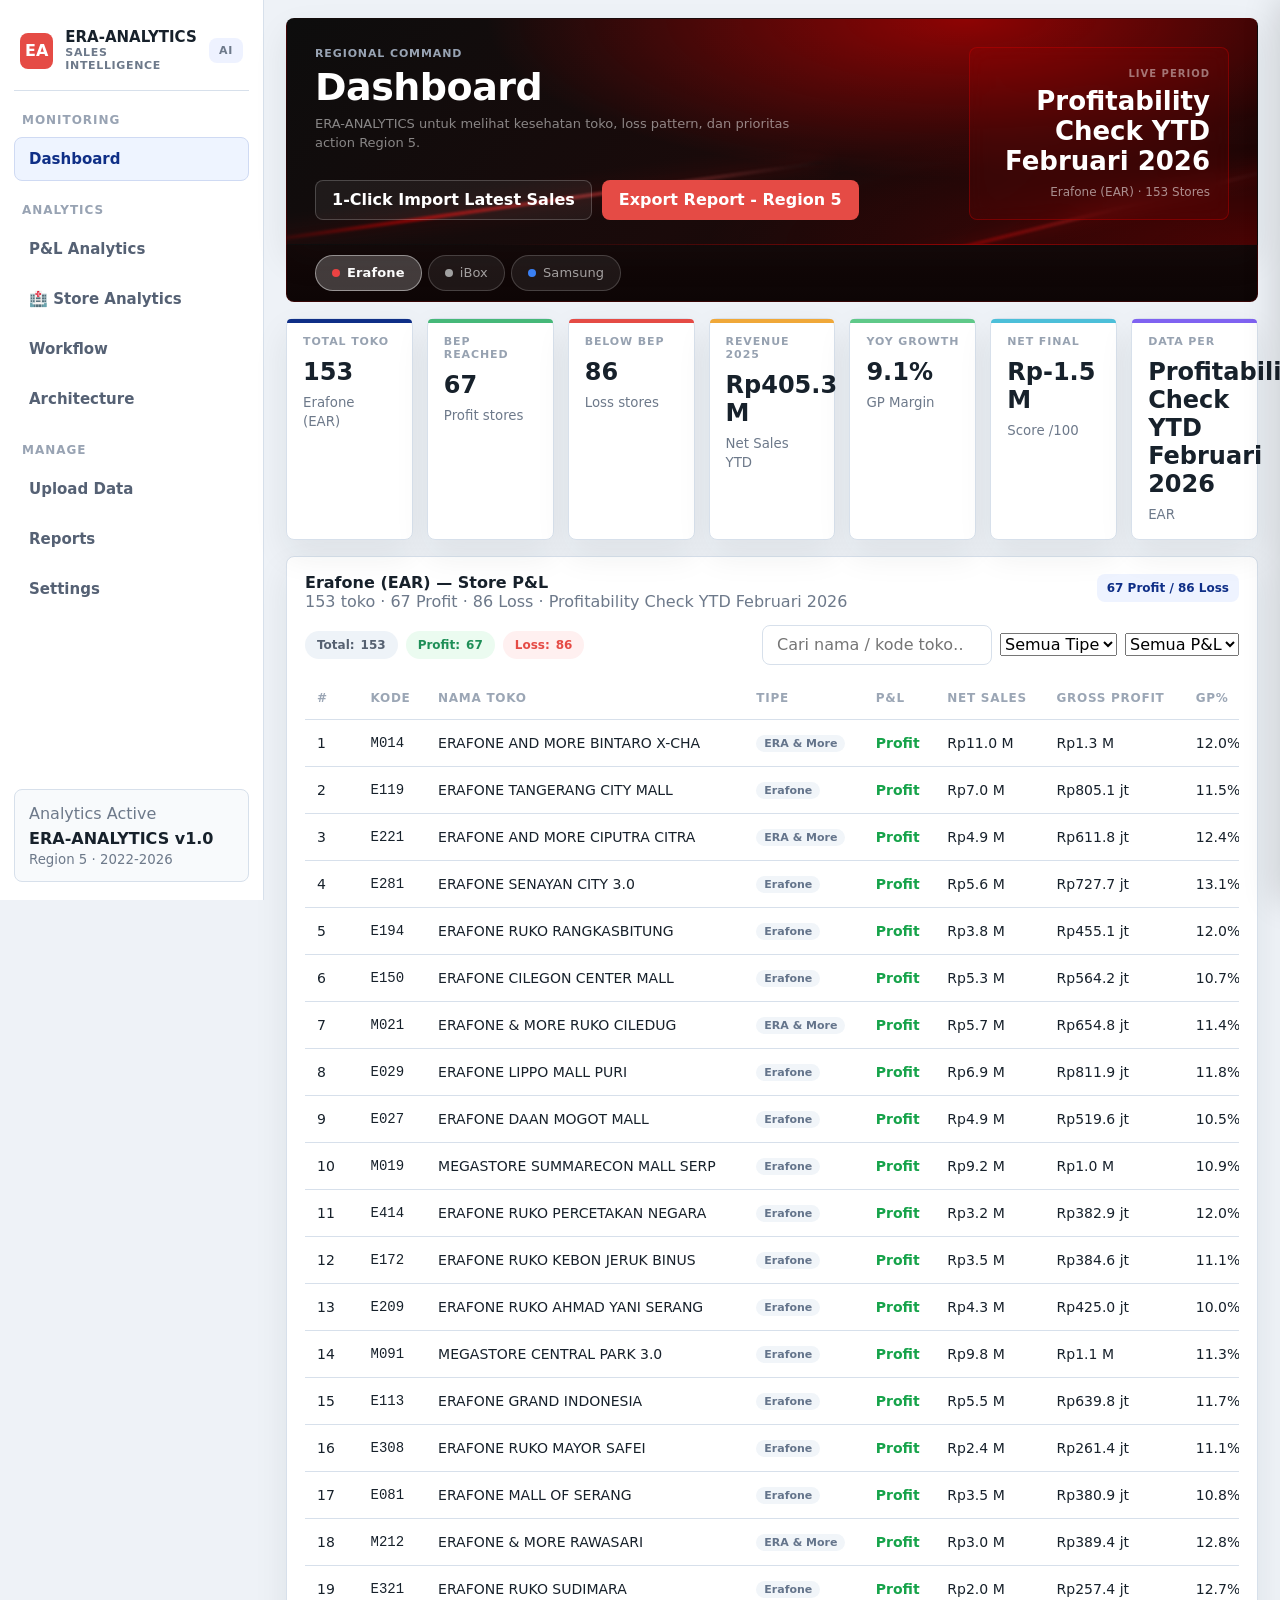
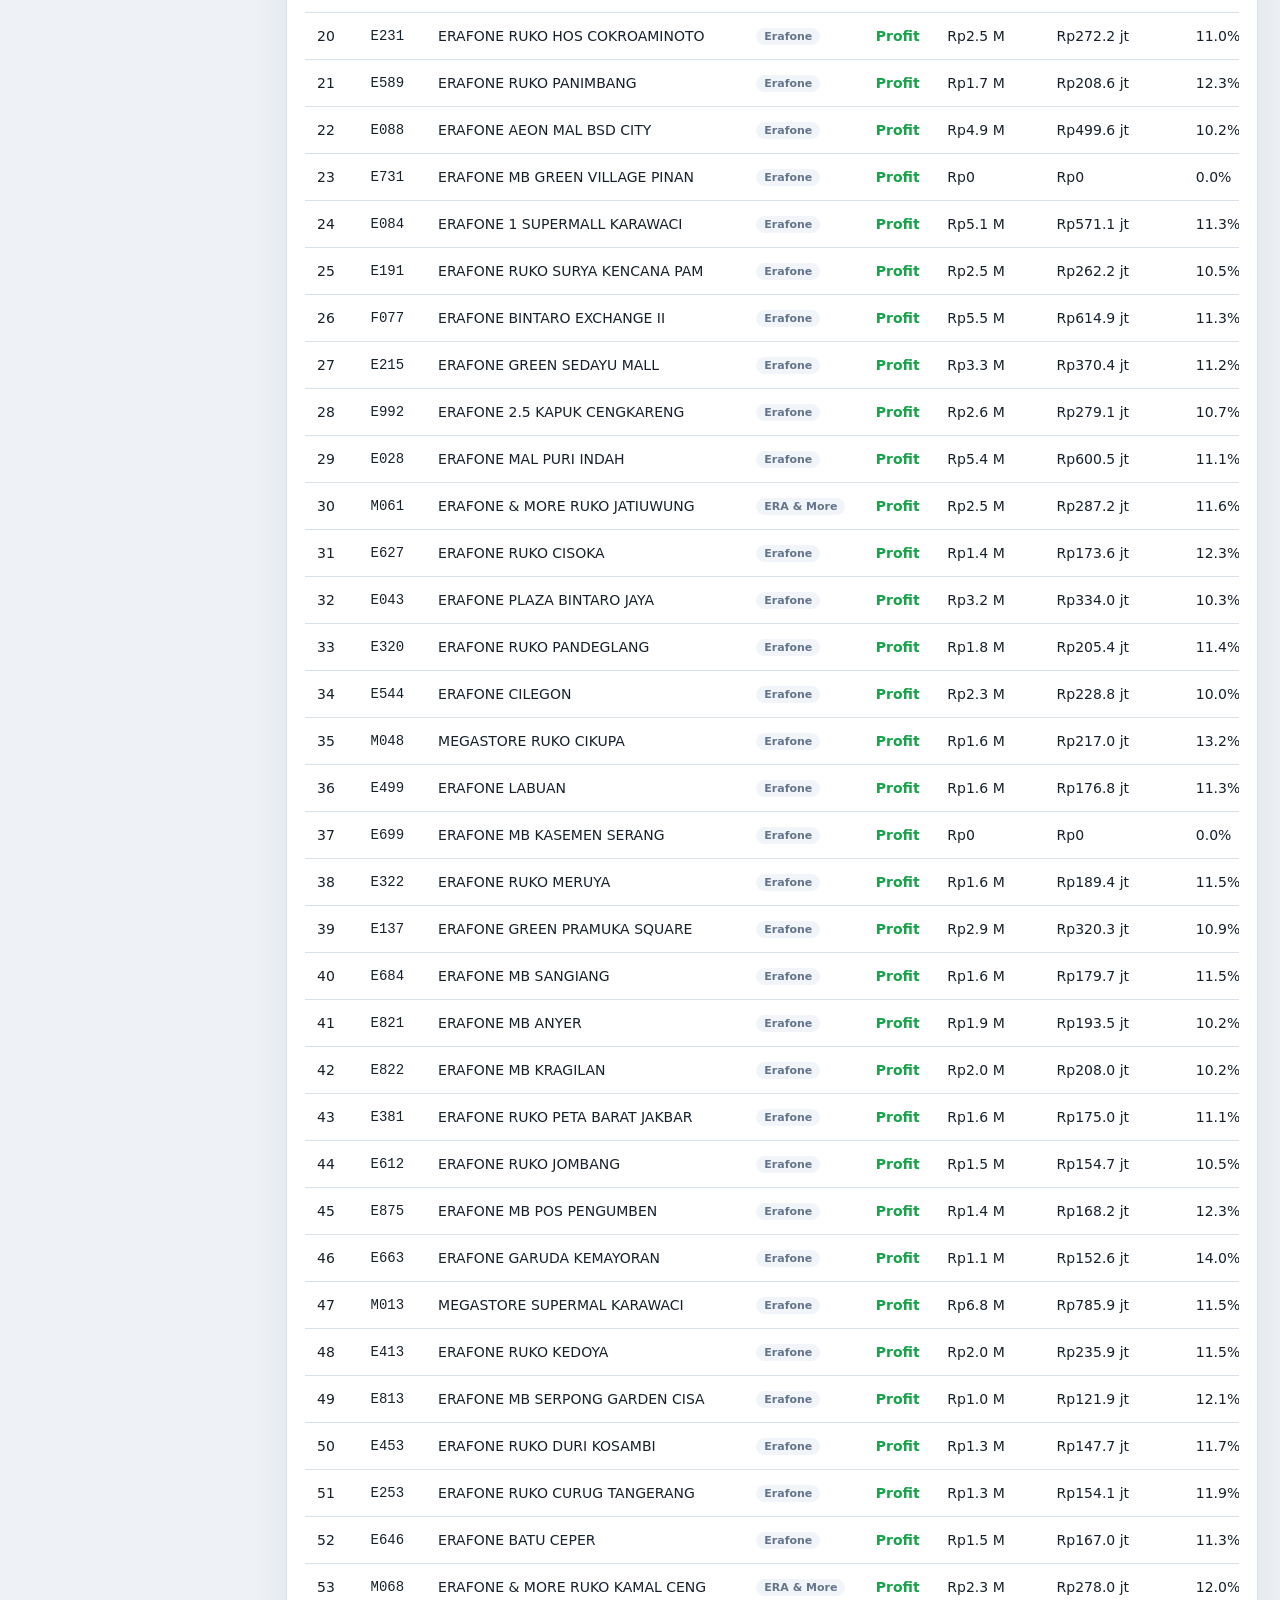
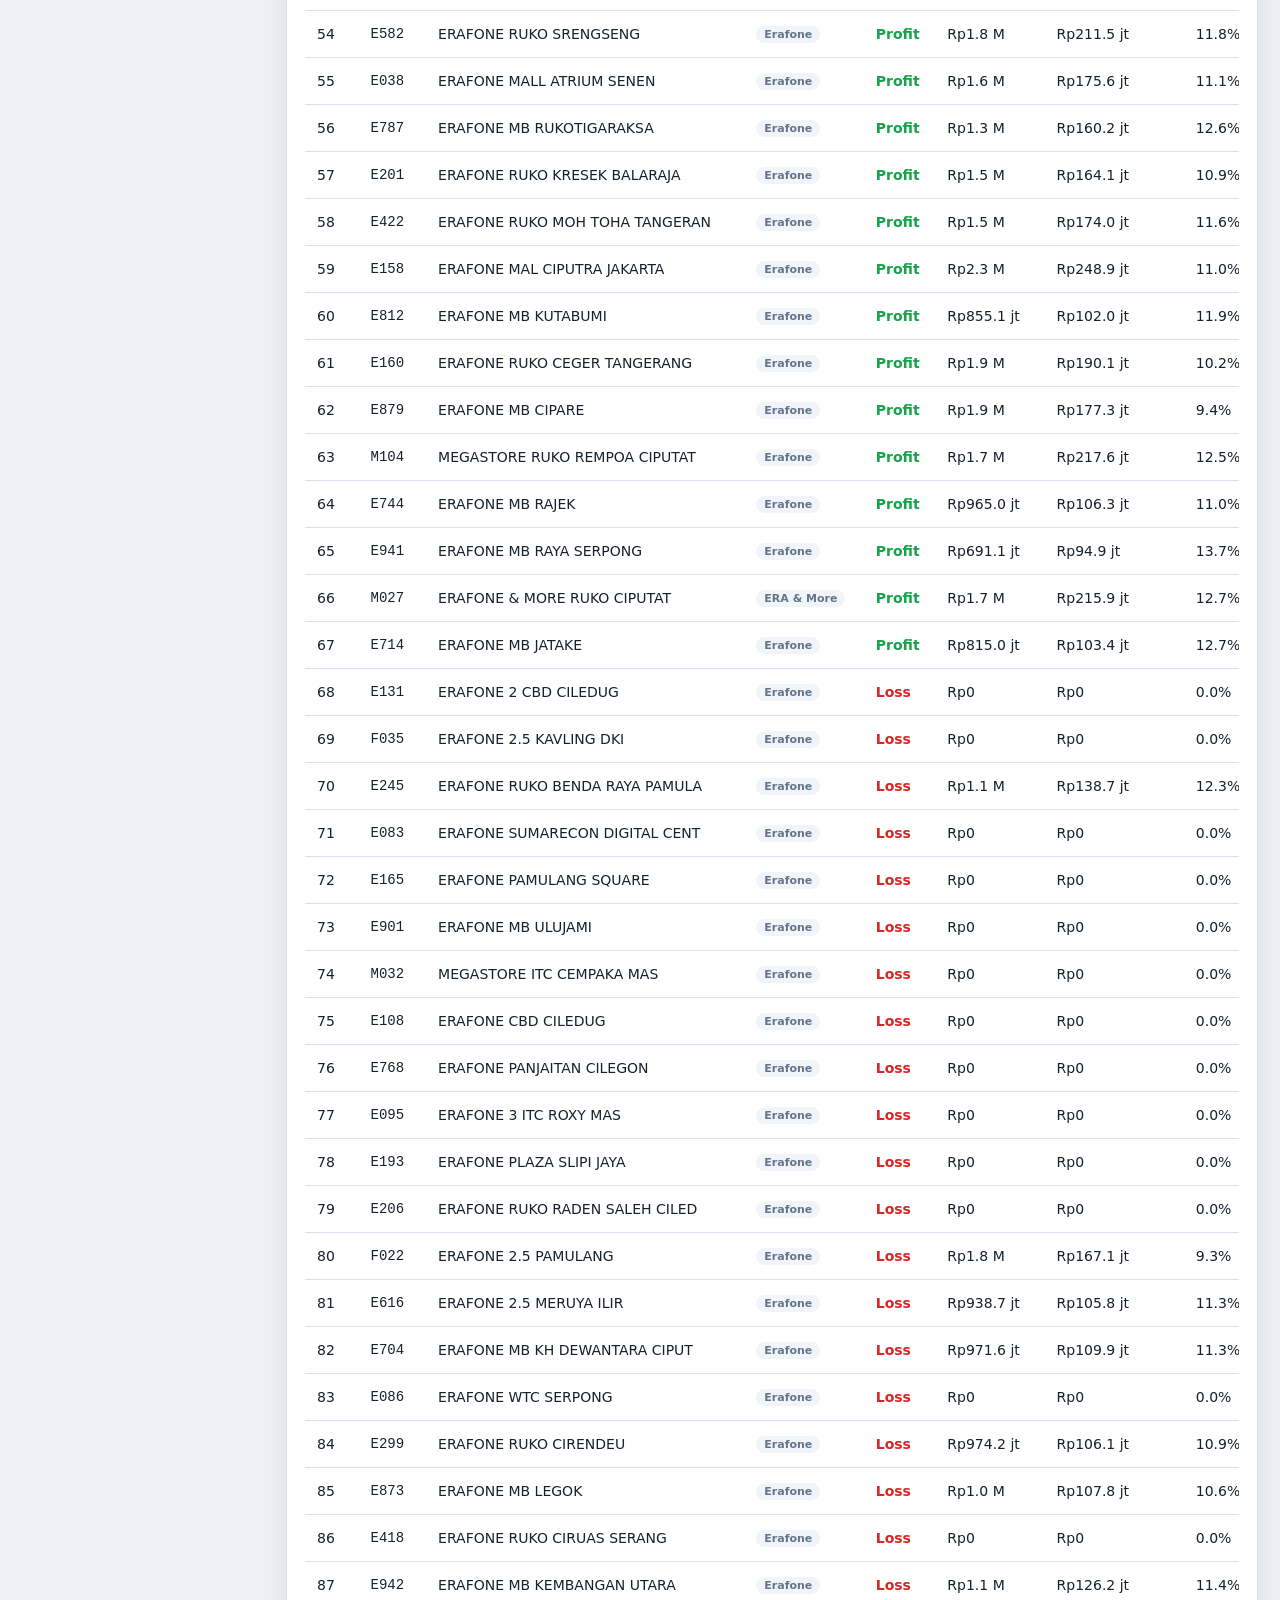
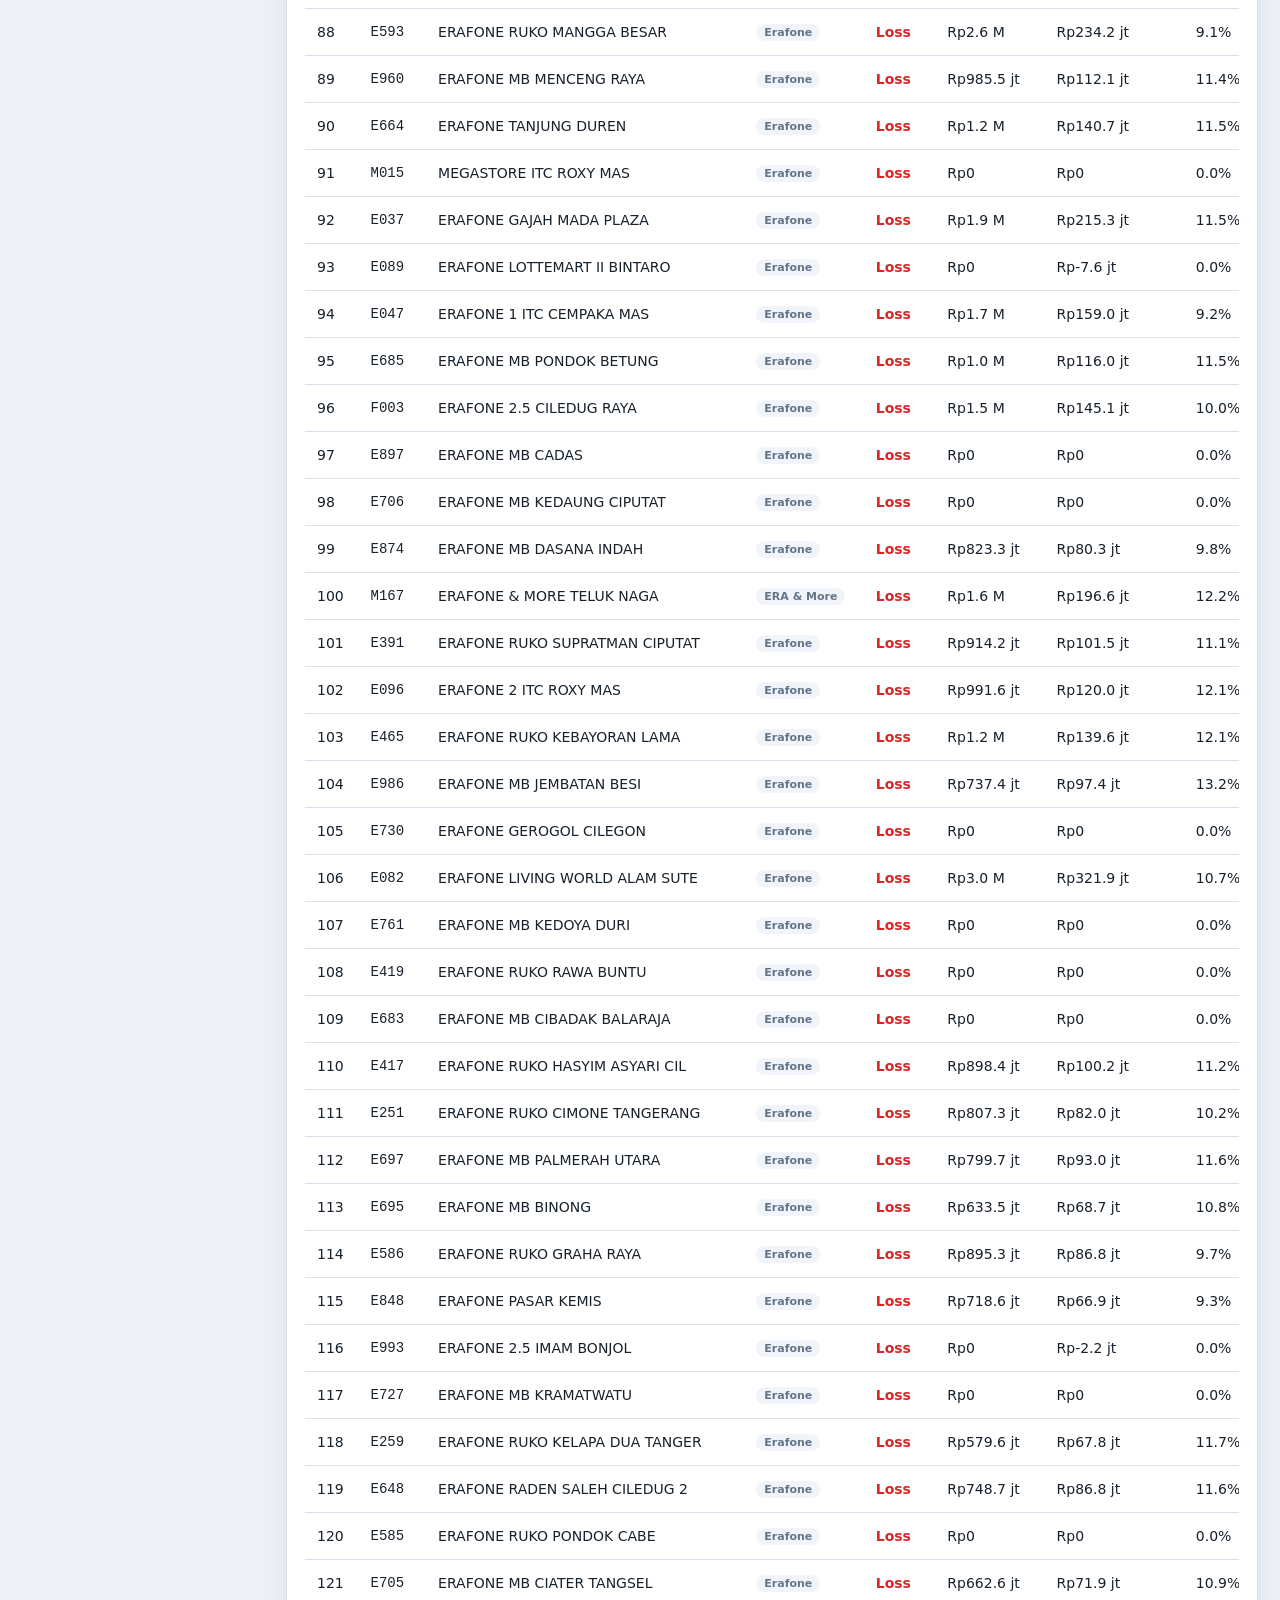
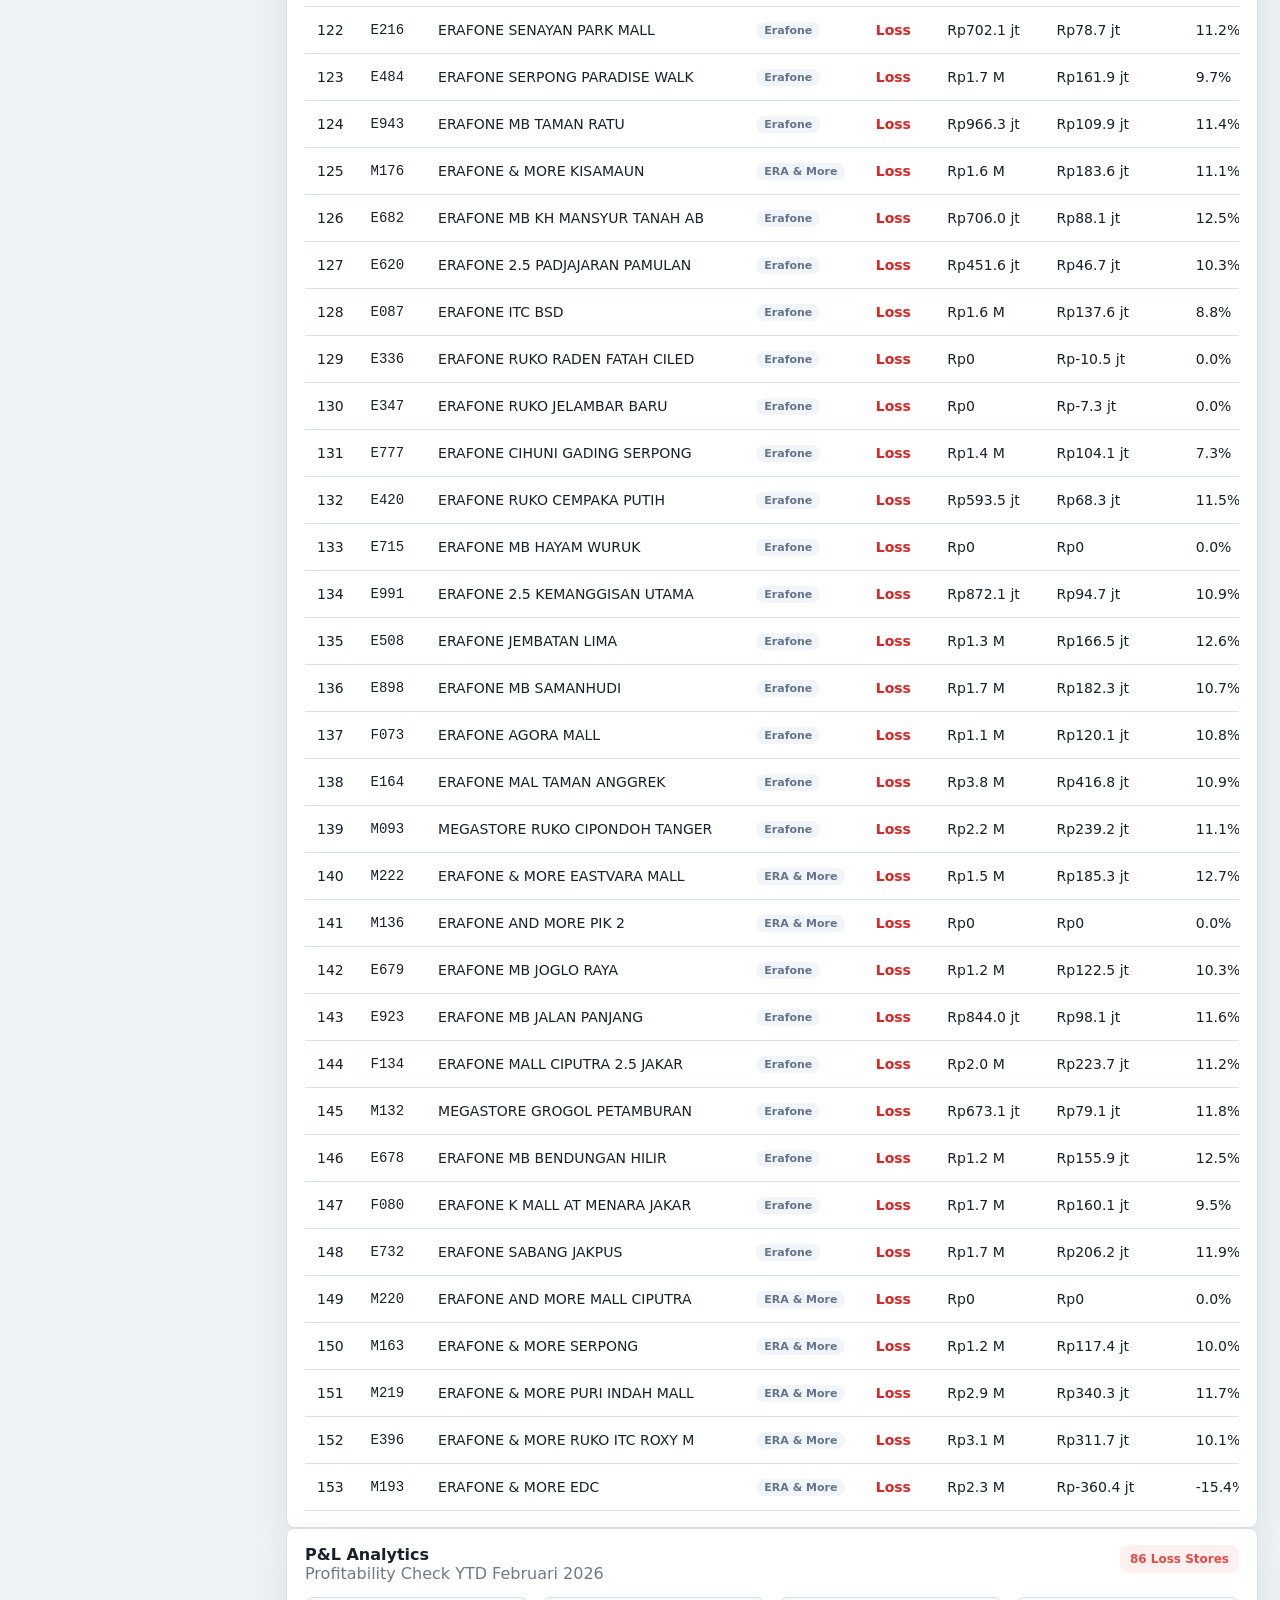
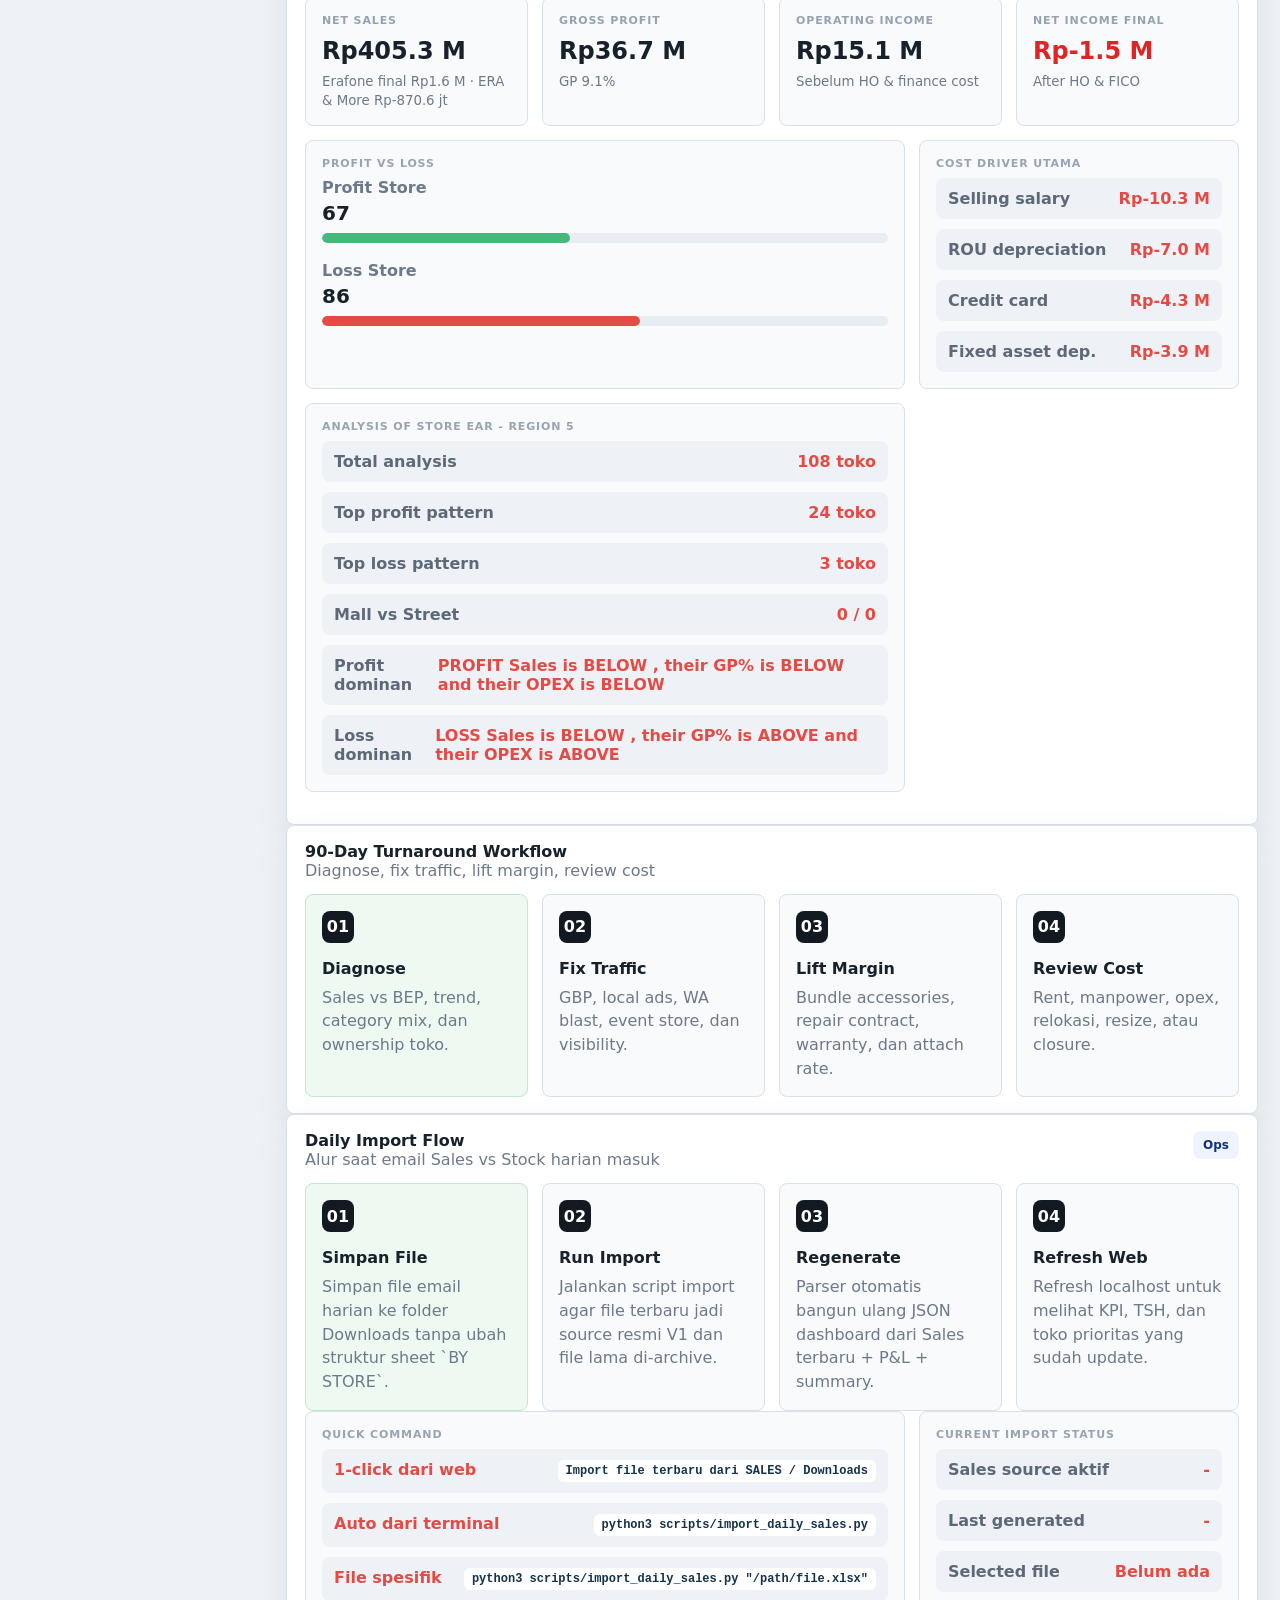
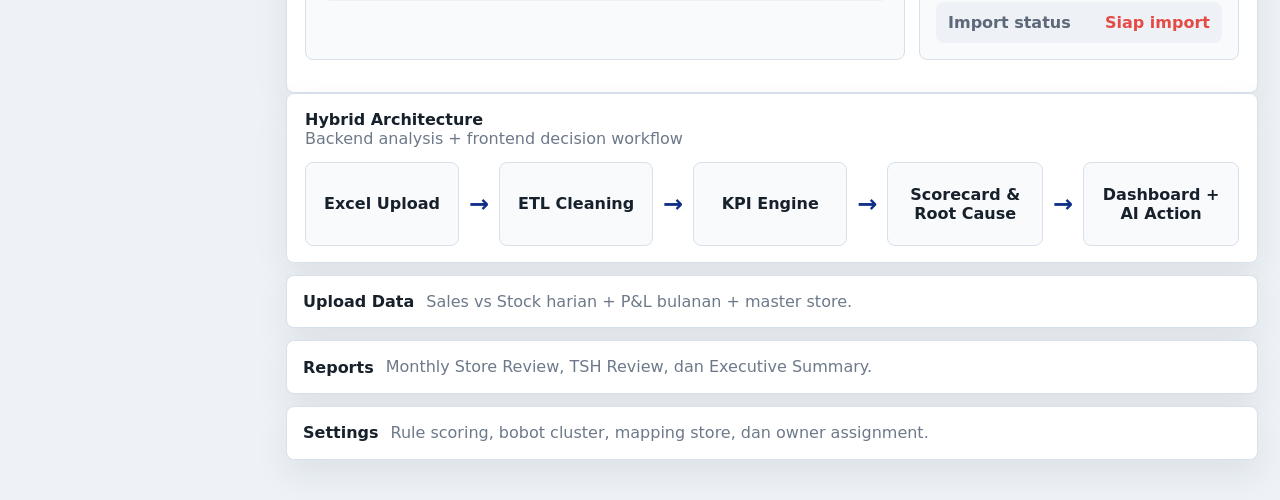
==== commit 1493575e: "fix: hide nav links for sections hidden in brand P&L view When renderBrandView() is active (Erafone/" ====
--- a/index.html
+++ b/index.html
@@ -576,6 +576,6 @@
       </div>
     </div>
 
-    <script src="./app.js?v=3"></script>
+    <script src="./app.js?v=4"></script>
   </body>
 </html>
--- a/styles.css
+++ b/styles.css
@@ -126,6 +126,7 @@
 }
 
 .nav-list a {
+  display: block;
   padding: 12px 14px;
   border: 1px solid transparent;
   border-radius: 8px;
@@ -133,6 +134,10 @@
   text-decoration: none;
   font-size: 15px;
   font-weight: 700;
+  cursor: pointer;
+  touch-action: manipulation;
+  -webkit-tap-highlight-color: rgba(0, 0, 0, 0.05);
+  user-select: none;
 }
 
 .nav-list a:hover,
@@ -1184,8 +1189,9 @@
     display: flex;
     gap: 8px;
     overflow-x: auto;
+    overflow-y: visible;
     padding-bottom: 2px;
-    -webkit-overflow-scrolling: touch;
+    touch-action: pan-x;
     scrollbar-width: none;
   }
 
@@ -1195,12 +1201,13 @@
 
   .nav-list a {
     flex: 0 0 auto;
-    min-height: 32px;
-    padding: 0 10px;
+    min-height: 44px;
+    padding: 0 12px;
     display: inline-flex;
     align-items: center;
     white-space: nowrap;
-    font-size: 12px;
+    font-size: 13px;
+    touch-action: manipulation;
   }
 
   .sidebar-note {
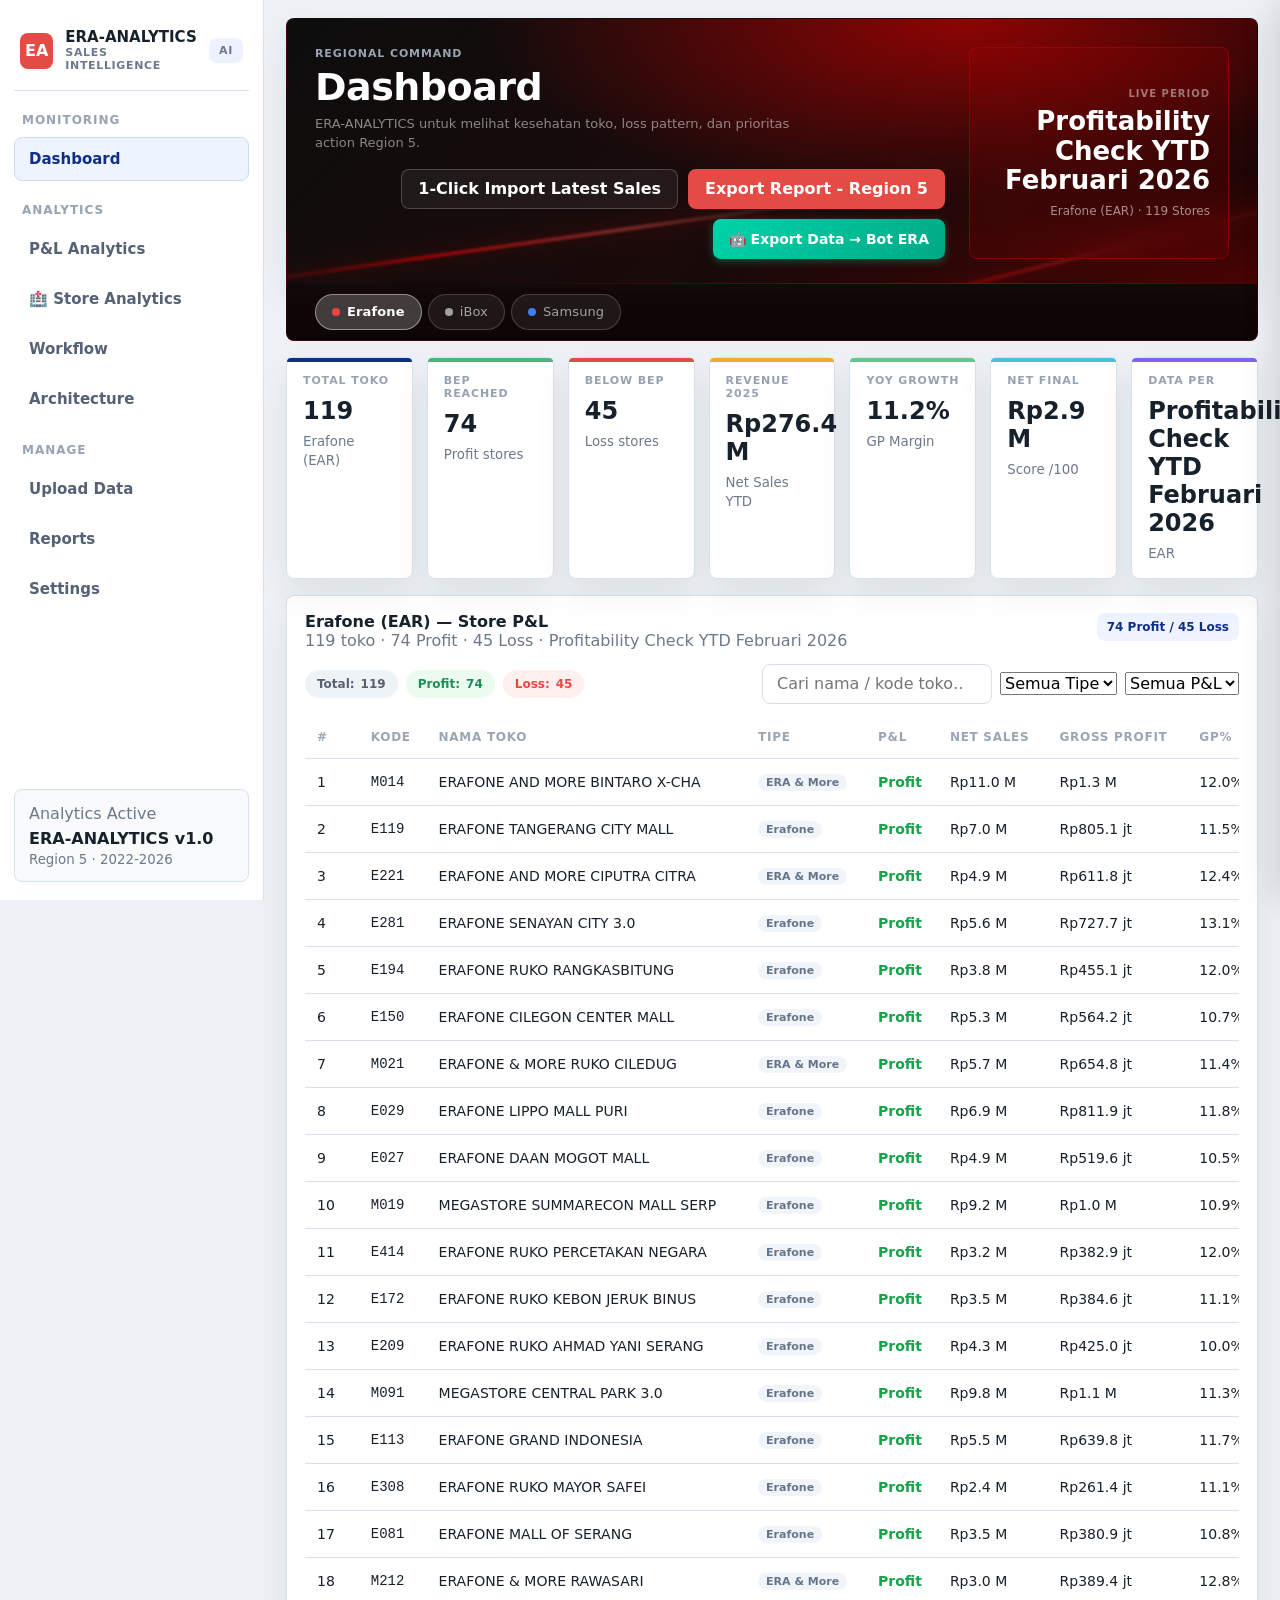
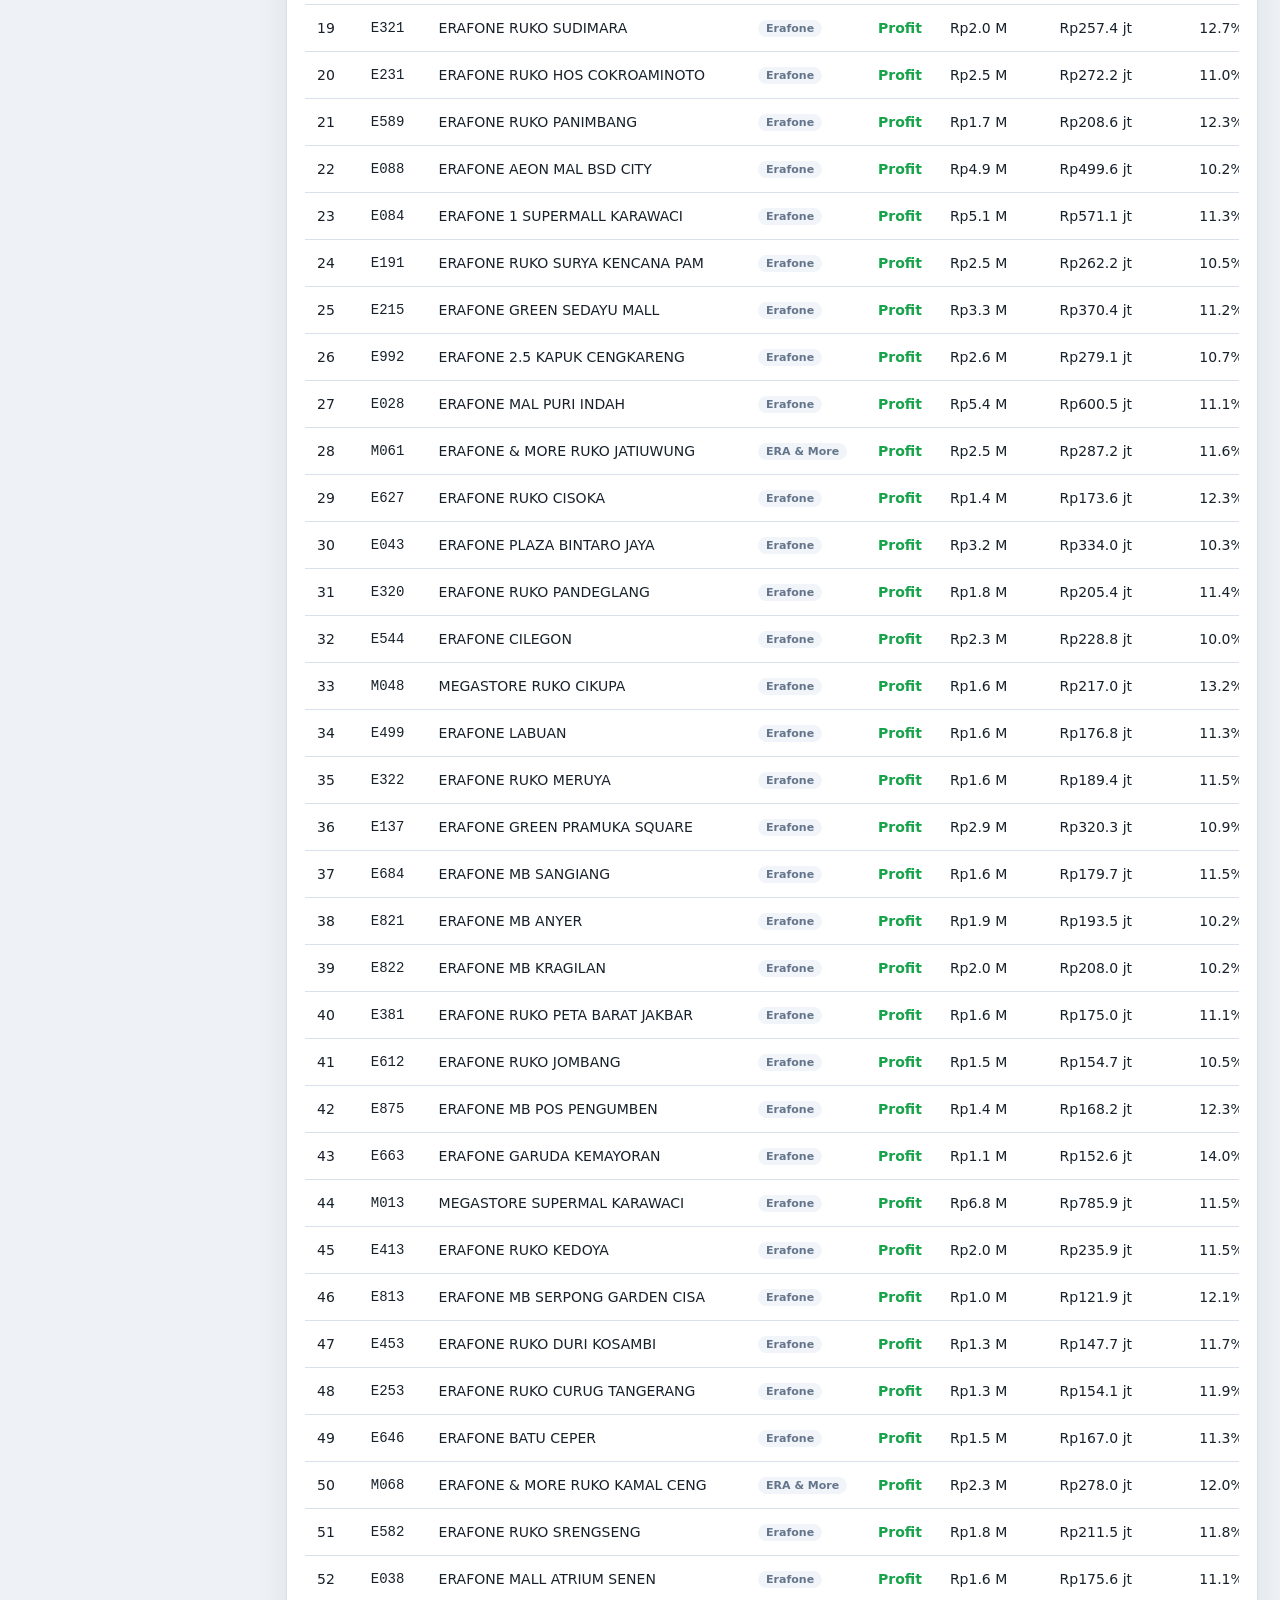
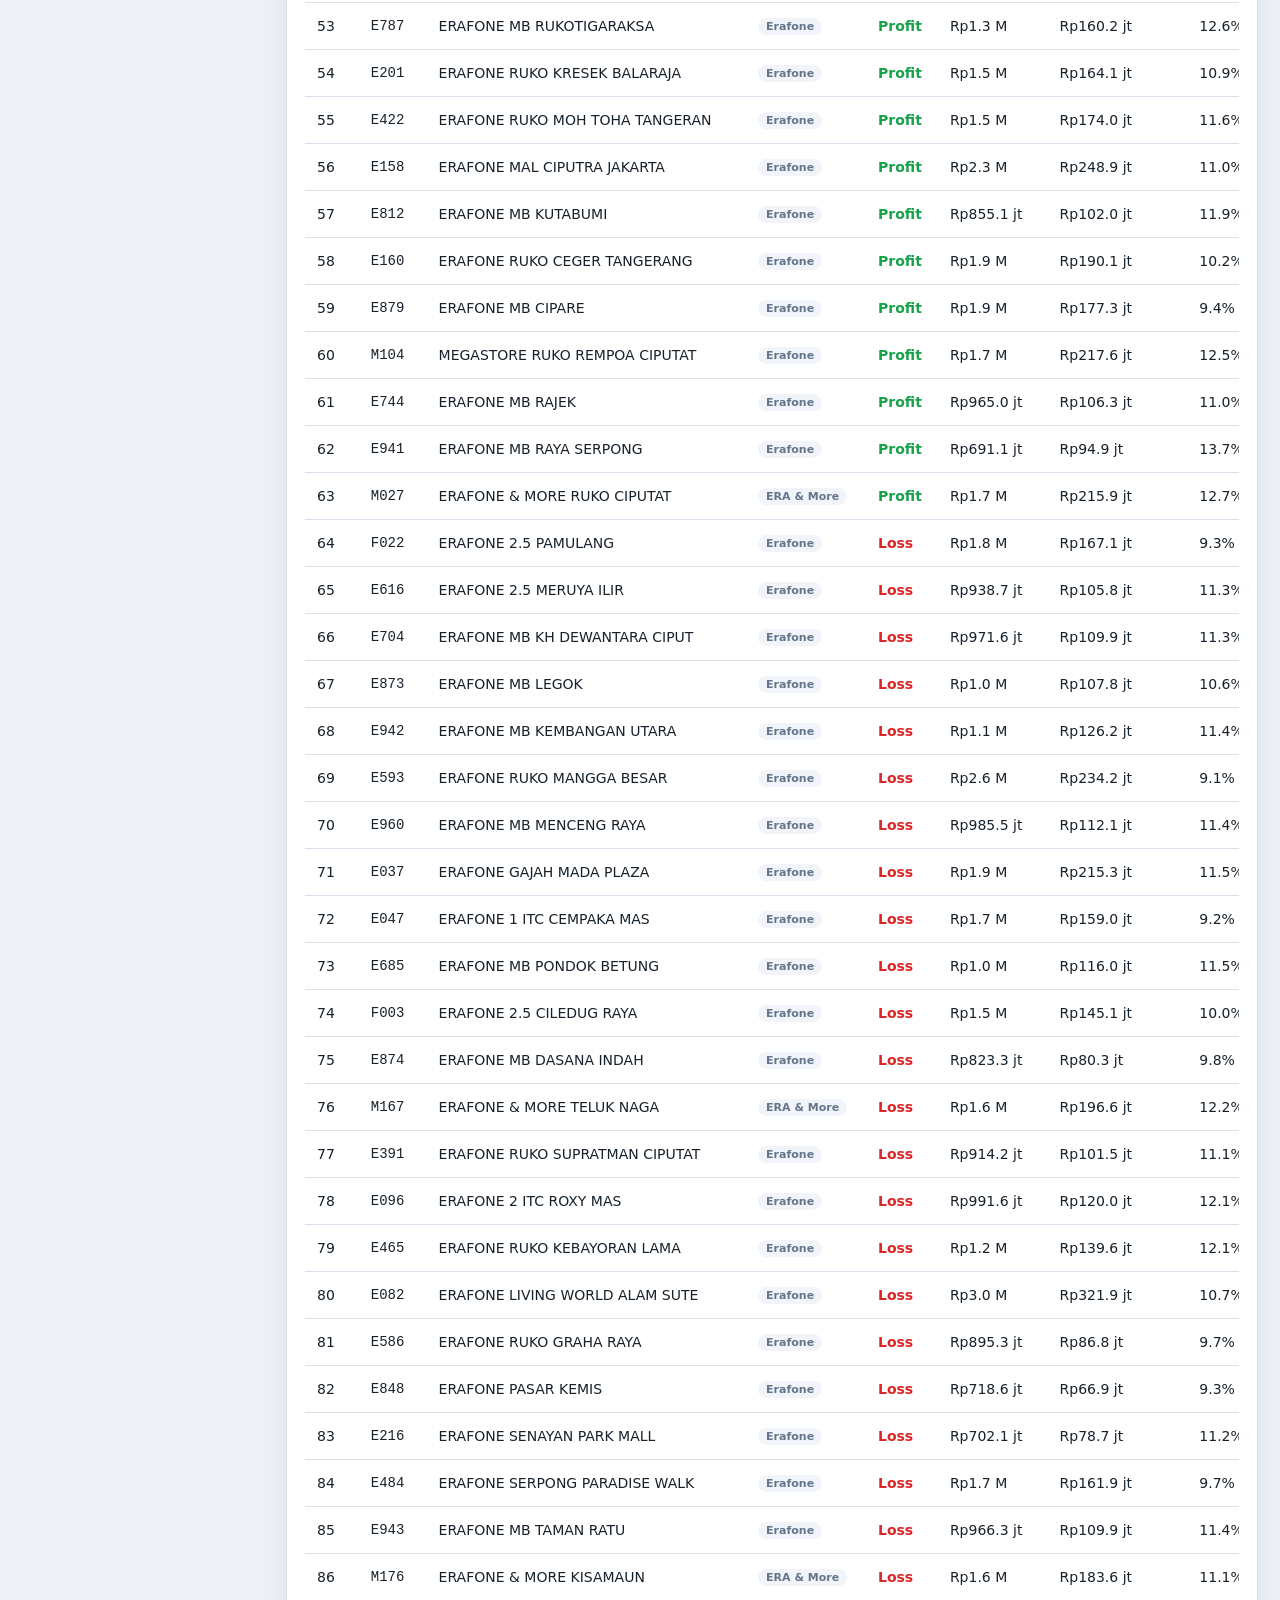
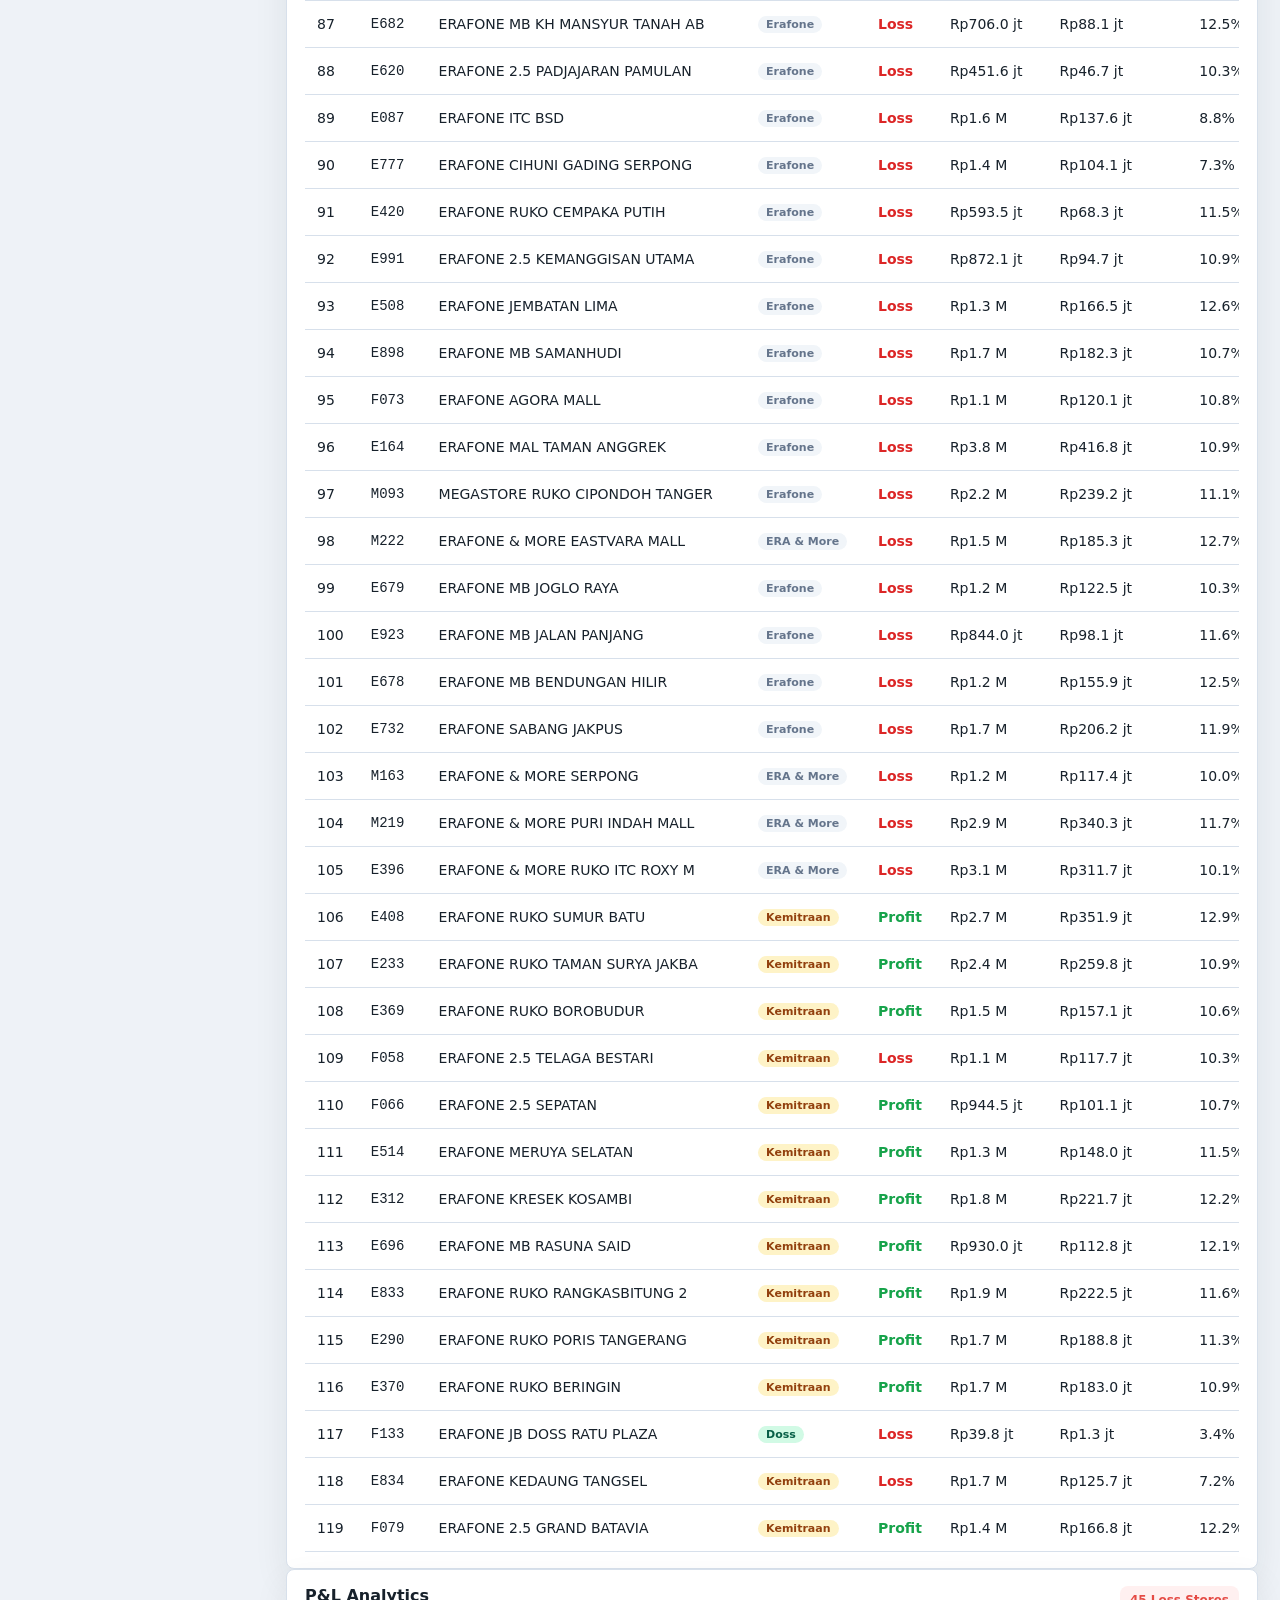
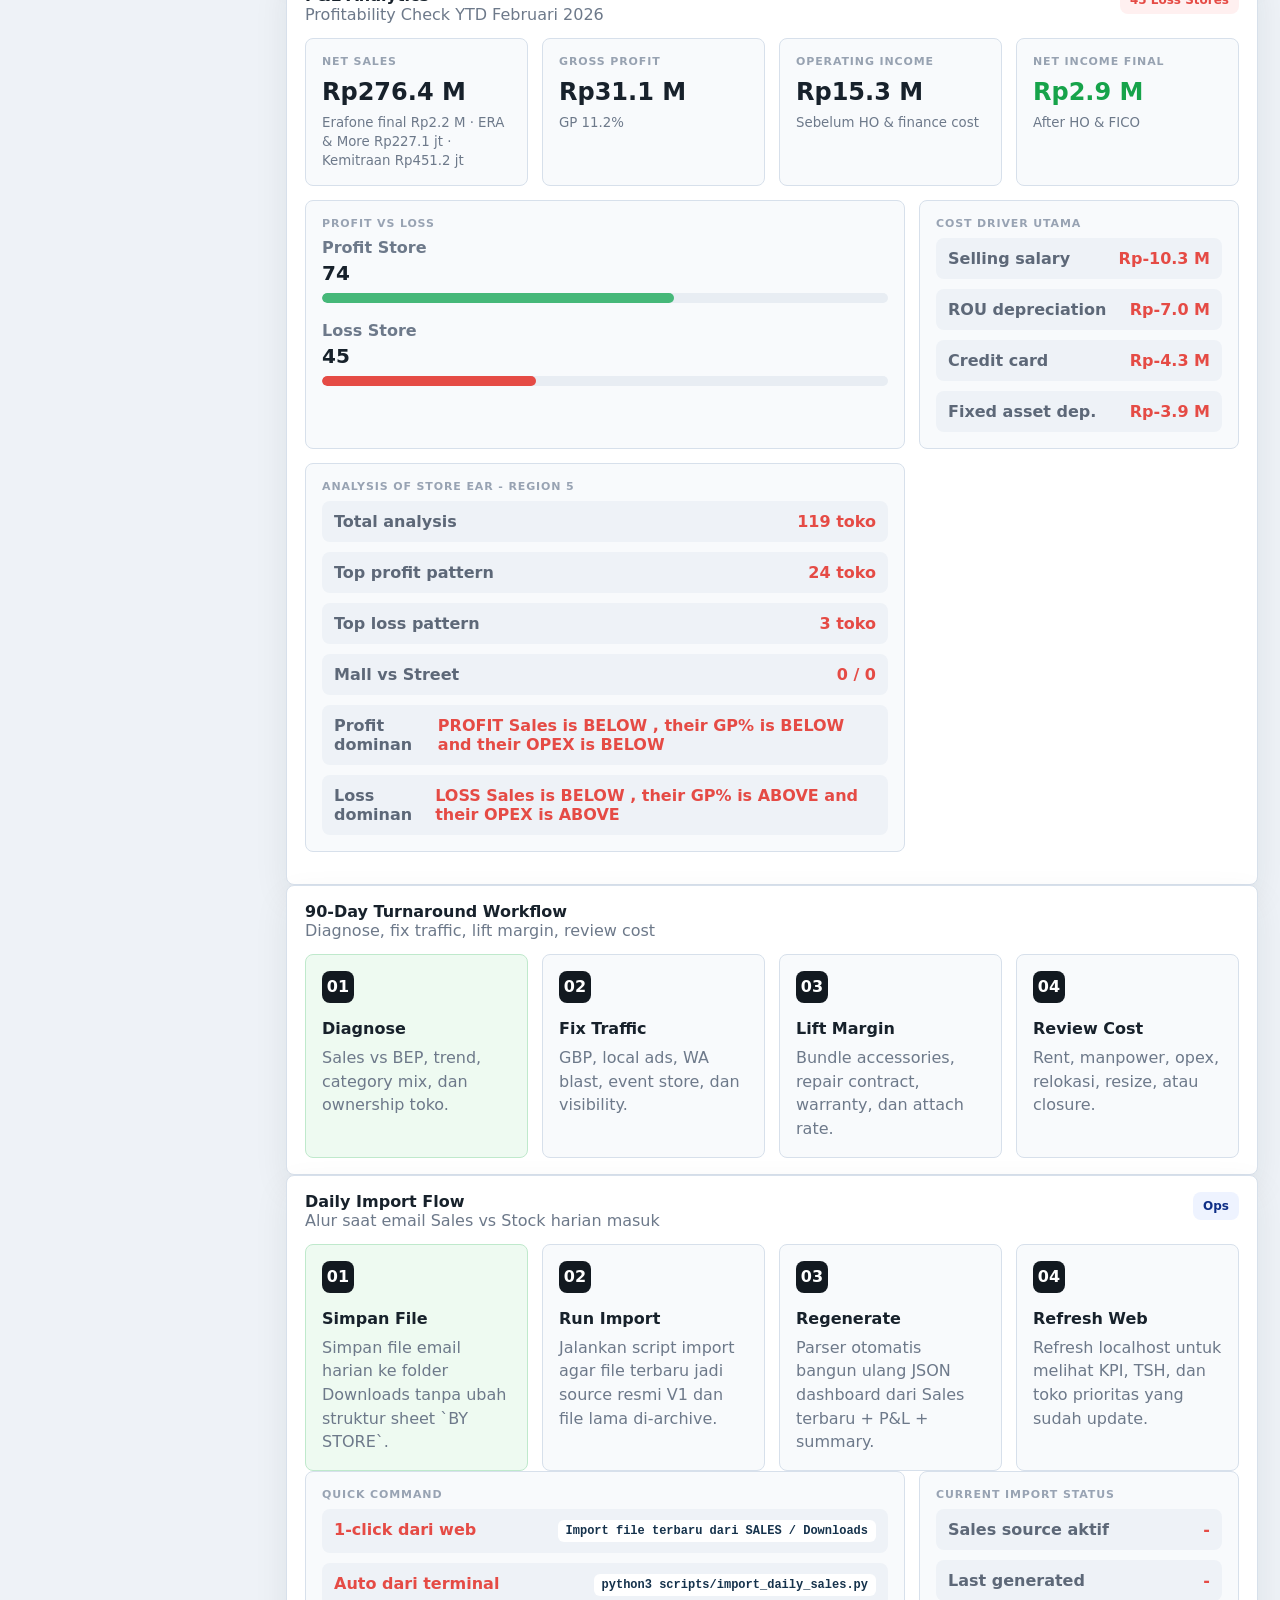
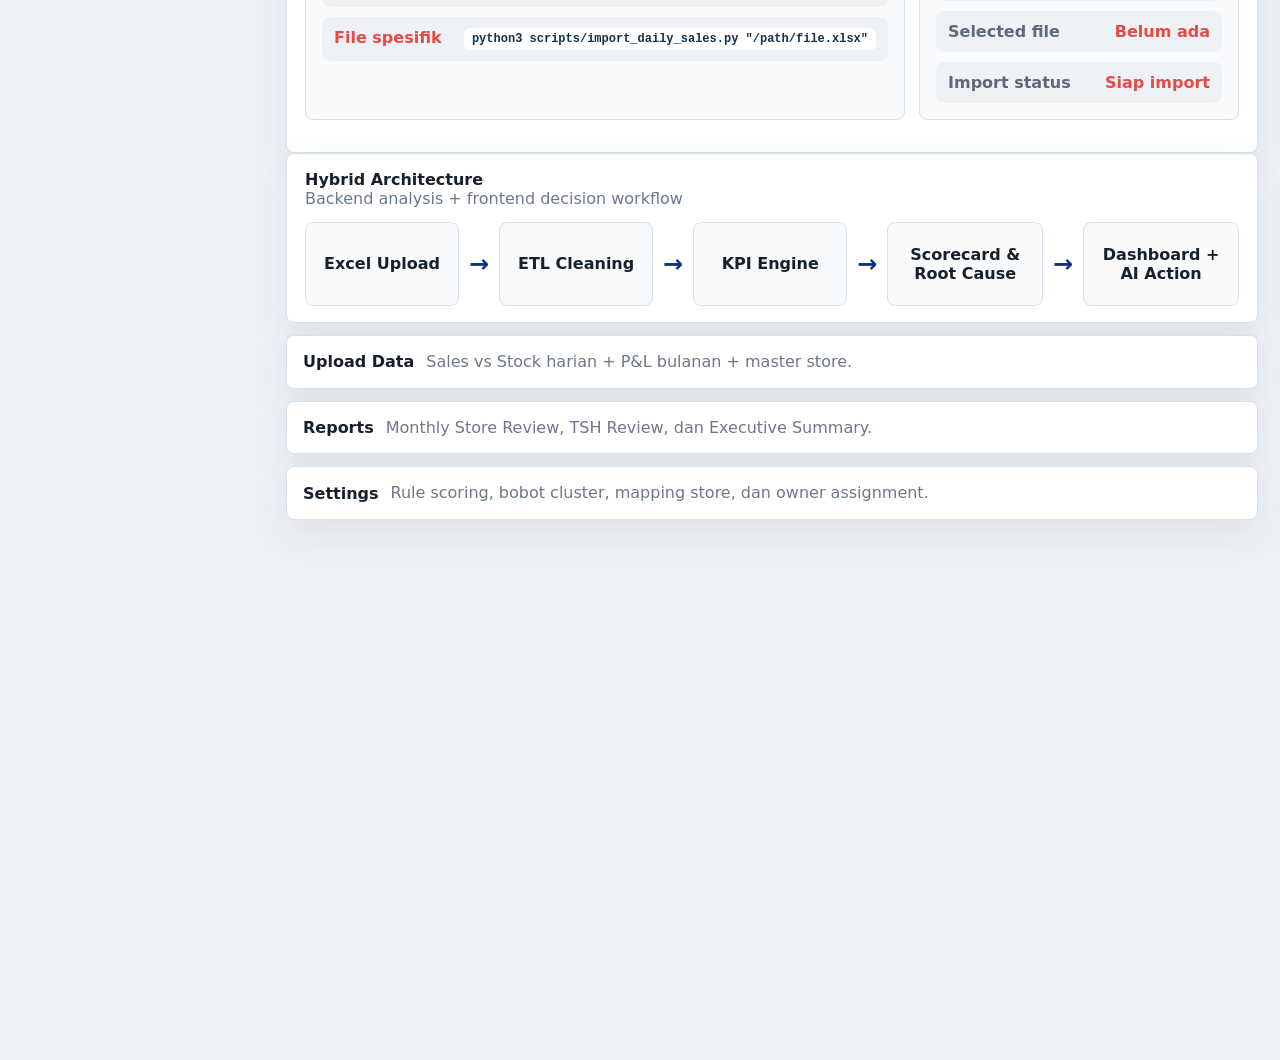
==== commit f04fc87f: "feat: tambah fitur Export Data JSON untuk ERA Bot Telegram - Fungsi exportBotData() menghasilkan 3 f" ====
--- a/index.html
+++ b/index.html
@@ -73,6 +73,7 @@
               <div class="actions">
                 <button id="uploadExcelButton" class="button secondary" type="button">1-Click Import Latest Sales</button>
                 <button id="exportReportButton" class="button primary" type="button">Export Report - Region 5</button>
+                <button id="exportBotButton" class="btn-export-bot" type="button">🤖 Export Data → Bot ERA</button>
               </div>
             </div>
           </div>
--- a/styles.css
+++ b/styles.css
@@ -172,6 +172,18 @@
 
 .content {
   padding: 18px 22px 40px;
+  /* Extra bottom padding so bottom sections (Upload Data/Reports/Settings) can scroll into view */
+  padding-bottom: 60vh;
+}
+
+@keyframes nav-flash {
+  0%   { box-shadow: 0 0 0 0 rgba(15, 47, 135, 0.3); }
+  40%  { box-shadow: 0 0 0 8px rgba(15, 47, 135, 0.15); }
+  100% { box-shadow: 0 0 0 0 rgba(15, 47, 135, 0); }
+}
+
+.nav-target-flash {
+  animation: nav-flash 0.7s ease-out;
 }
 
 .page-header,
@@ -372,6 +384,28 @@
 .button.primary {
   background: var(--red);
   color: #fff;
+}
+
+.btn-export-bot {
+  min-height: 40px;
+  padding: 0 16px;
+  border-radius: 8px;
+  border: none;
+  cursor: pointer;
+  font-weight: 800;
+  white-space: nowrap;
+  font-size: 14px;
+  background: linear-gradient(135deg, #00D4AA, #00A885);
+  color: #fff;
+  box-shadow: 0 2px 8px rgba(0, 212, 170, 0.35);
+  transition: transform 0.15s ease, box-shadow 0.15s ease;
+}
+.btn-export-bot:hover {
+  transform: translateY(-1px);
+  box-shadow: 0 4px 16px rgba(0, 212, 170, 0.45);
+}
+.btn-export-bot:active {
+  transform: translateY(0);
 }
 
 .hero-orbit,
@@ -1612,6 +1646,8 @@
   background: var(--surface-2, #f1f5f9);
   color: var(--text-secondary, #64748b);
 }
+.cat-kemitraan { background: #fef3c7; color: #92400e; }
+.cat-doss { background: #d1fae5; color: #065f46; }
 
 .fw-semibold { font-weight: 600; }
 
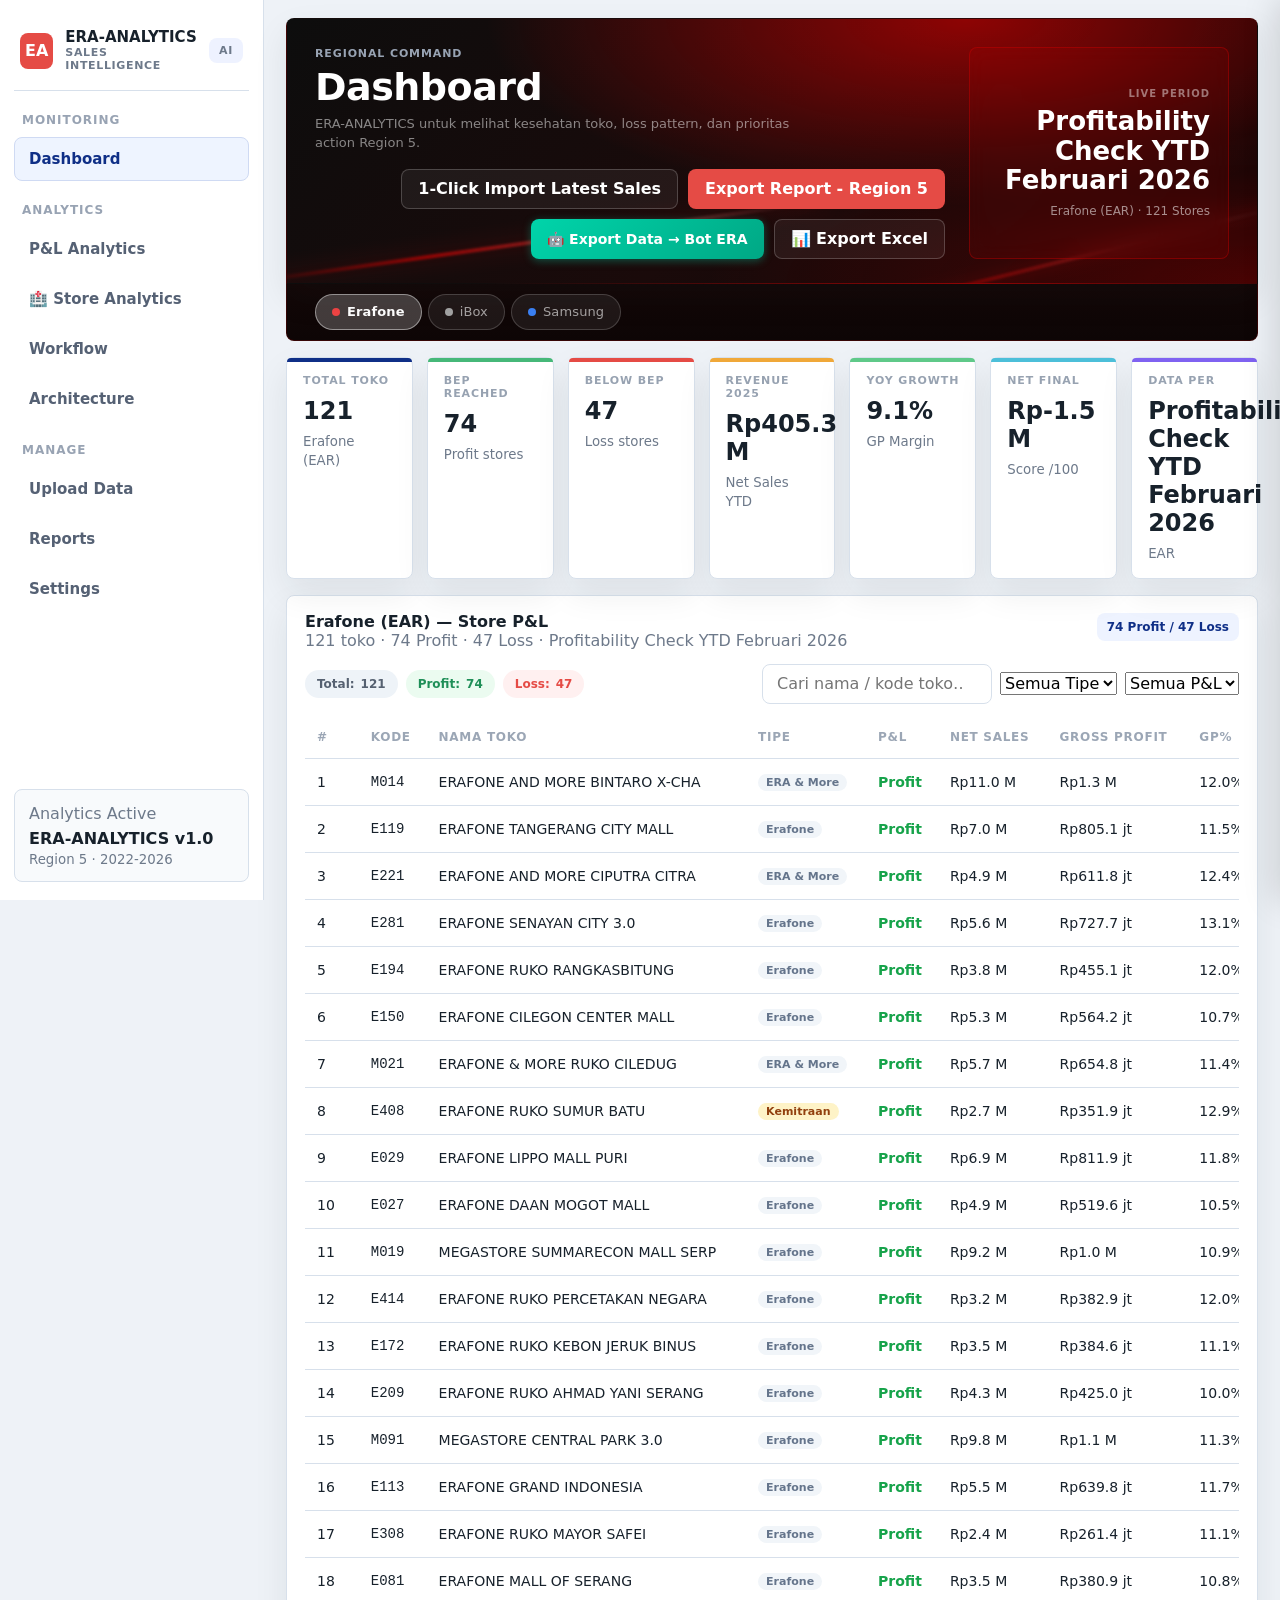
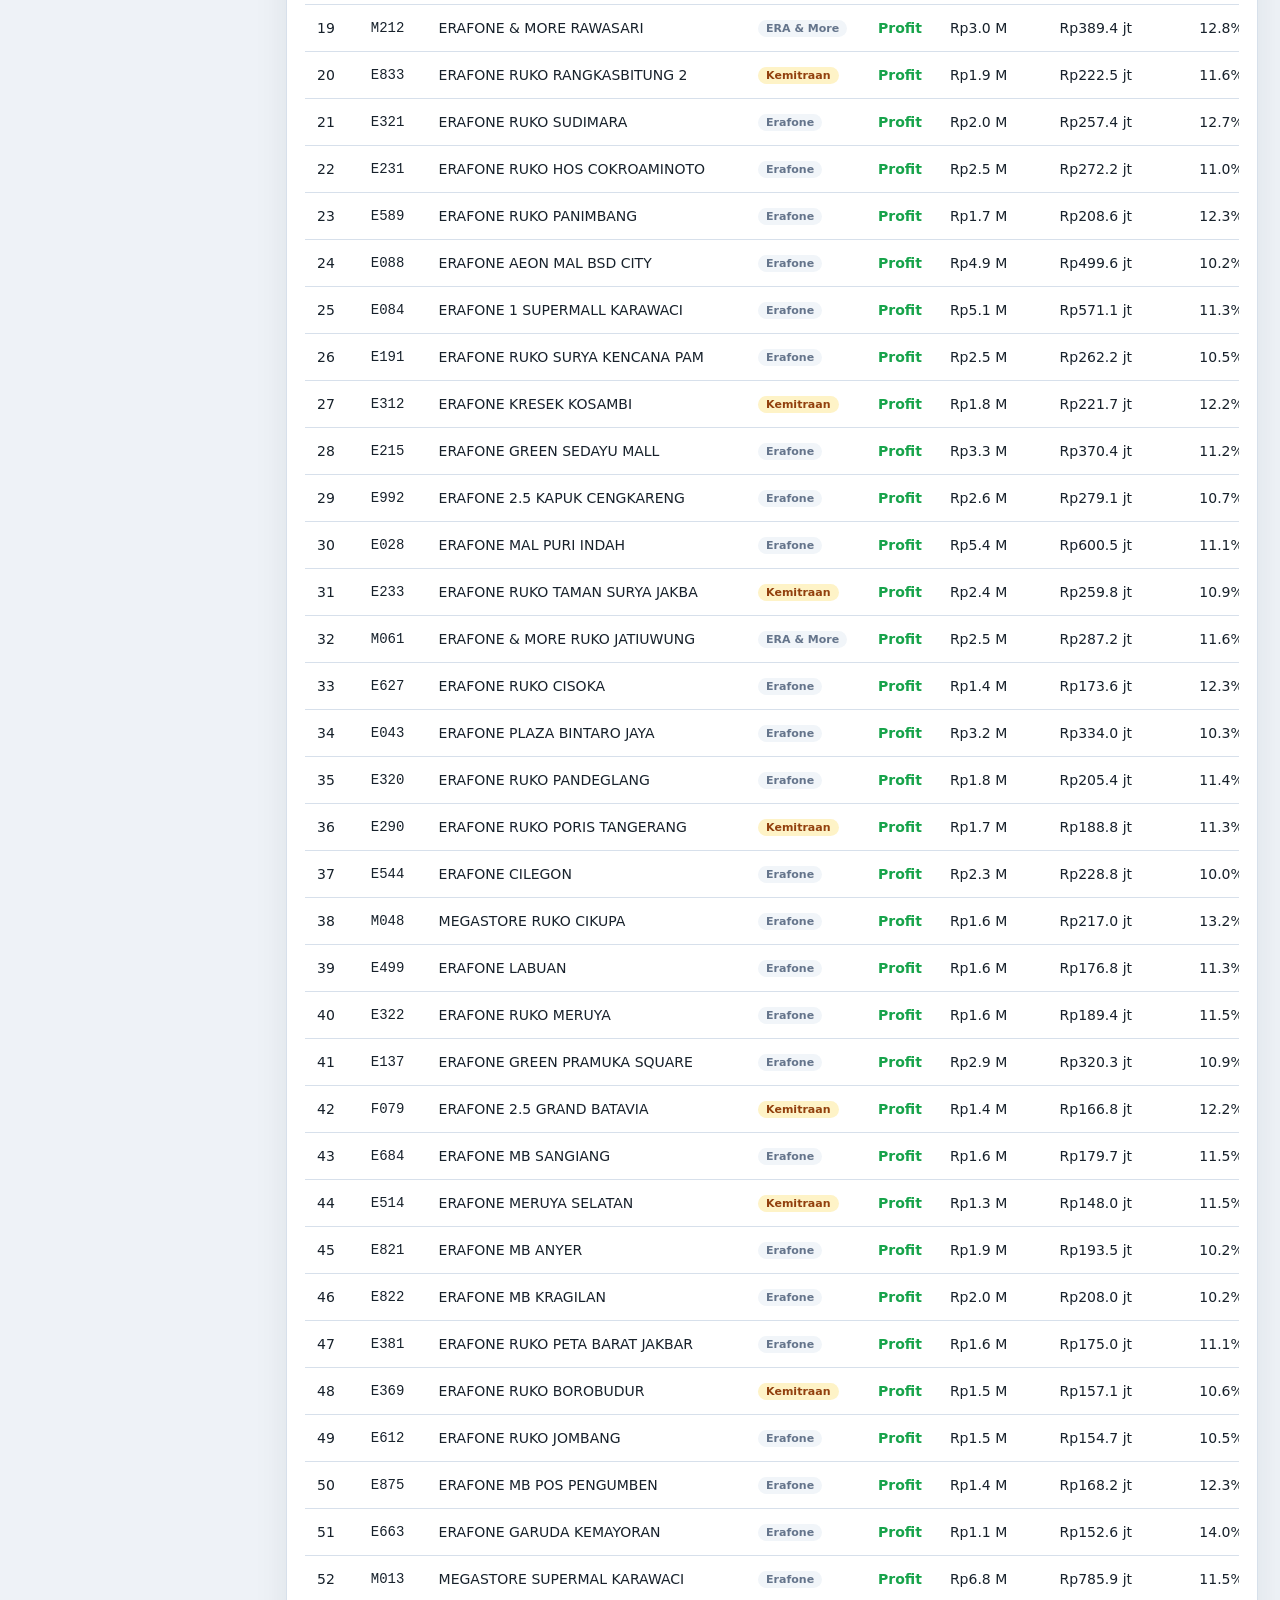
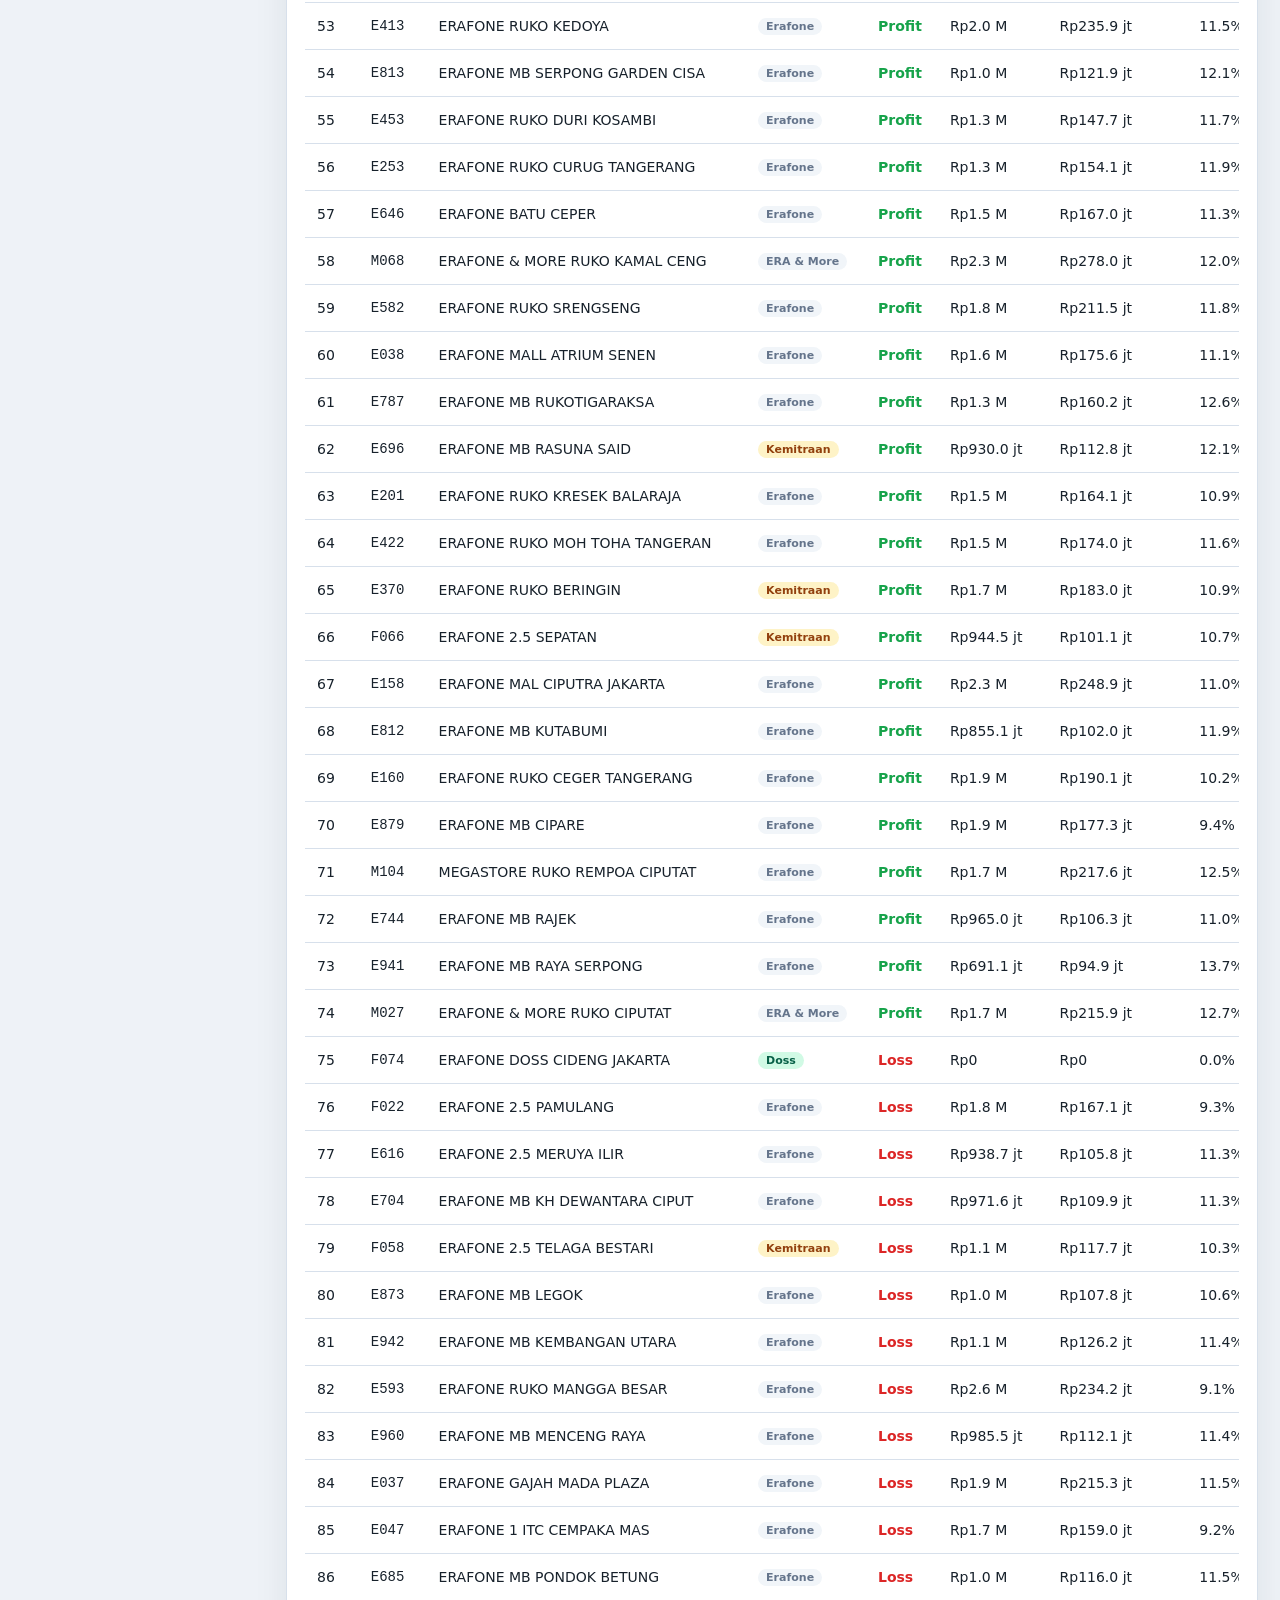
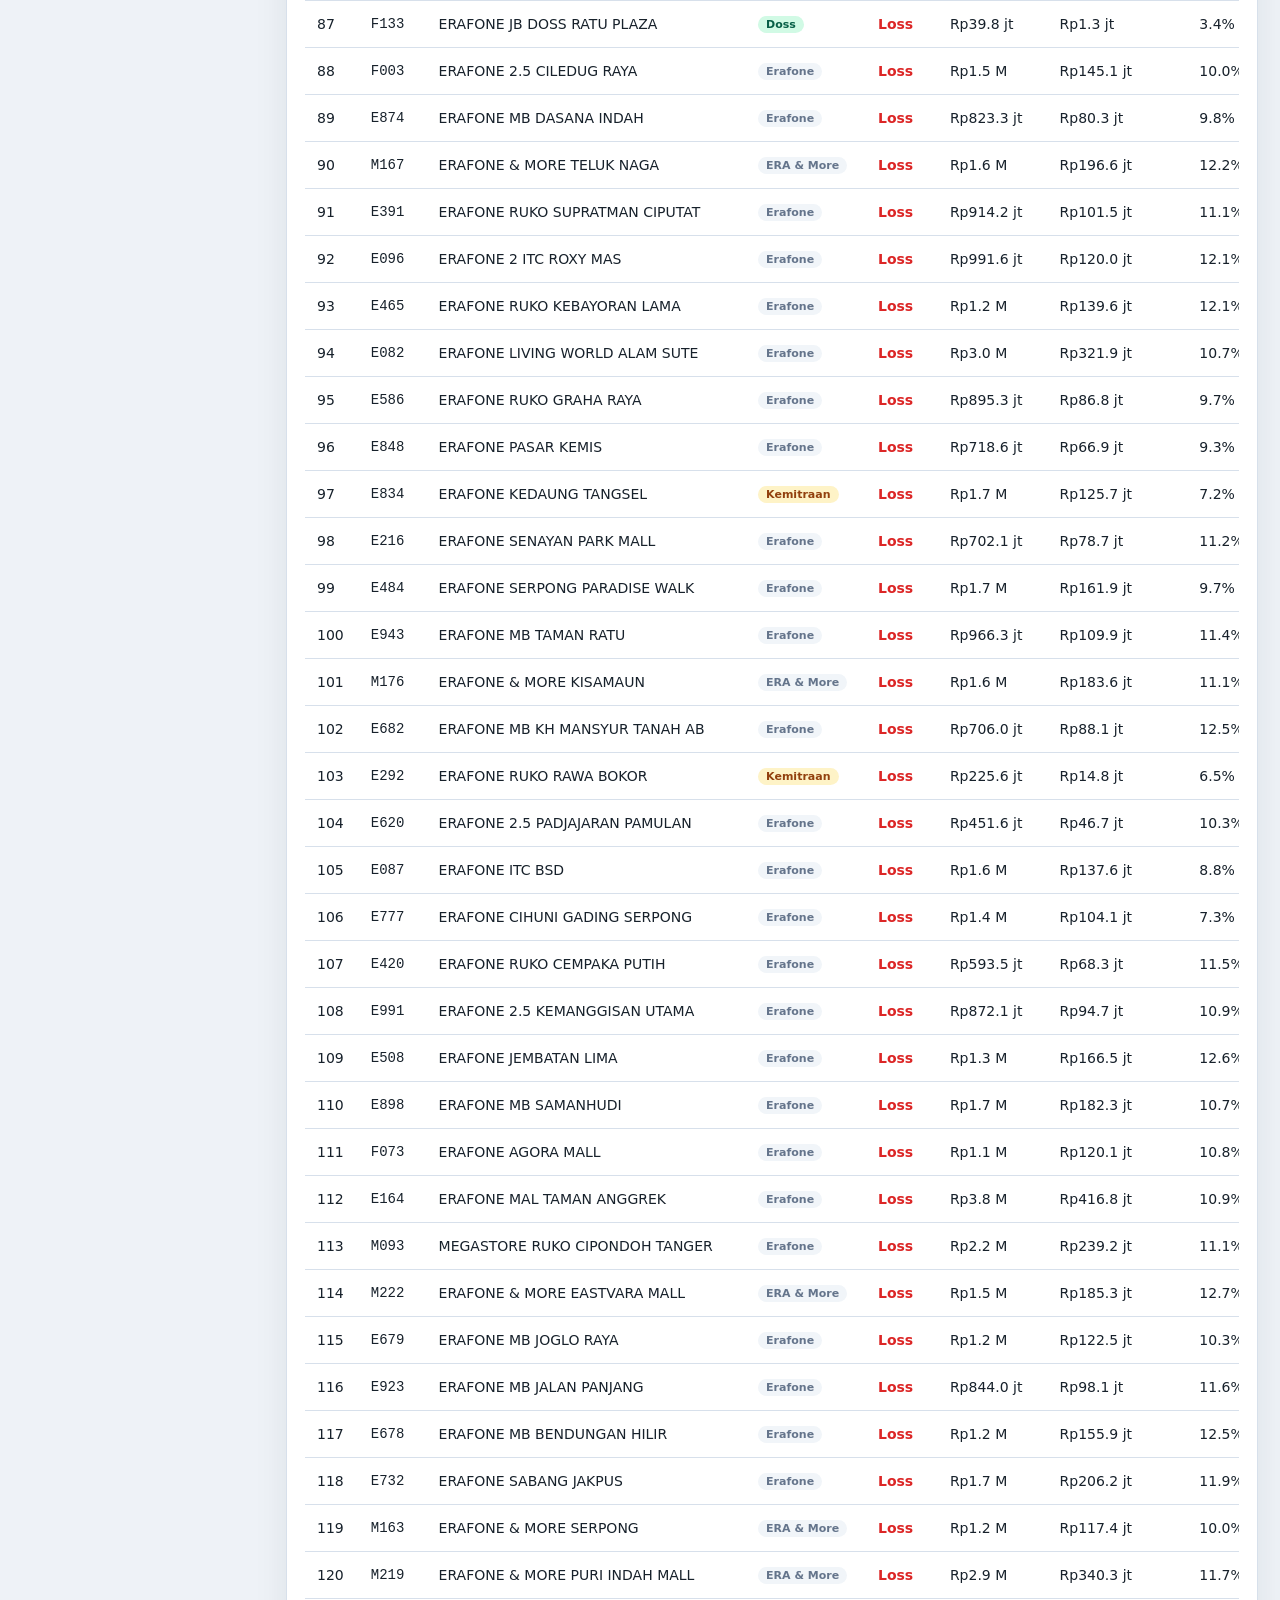
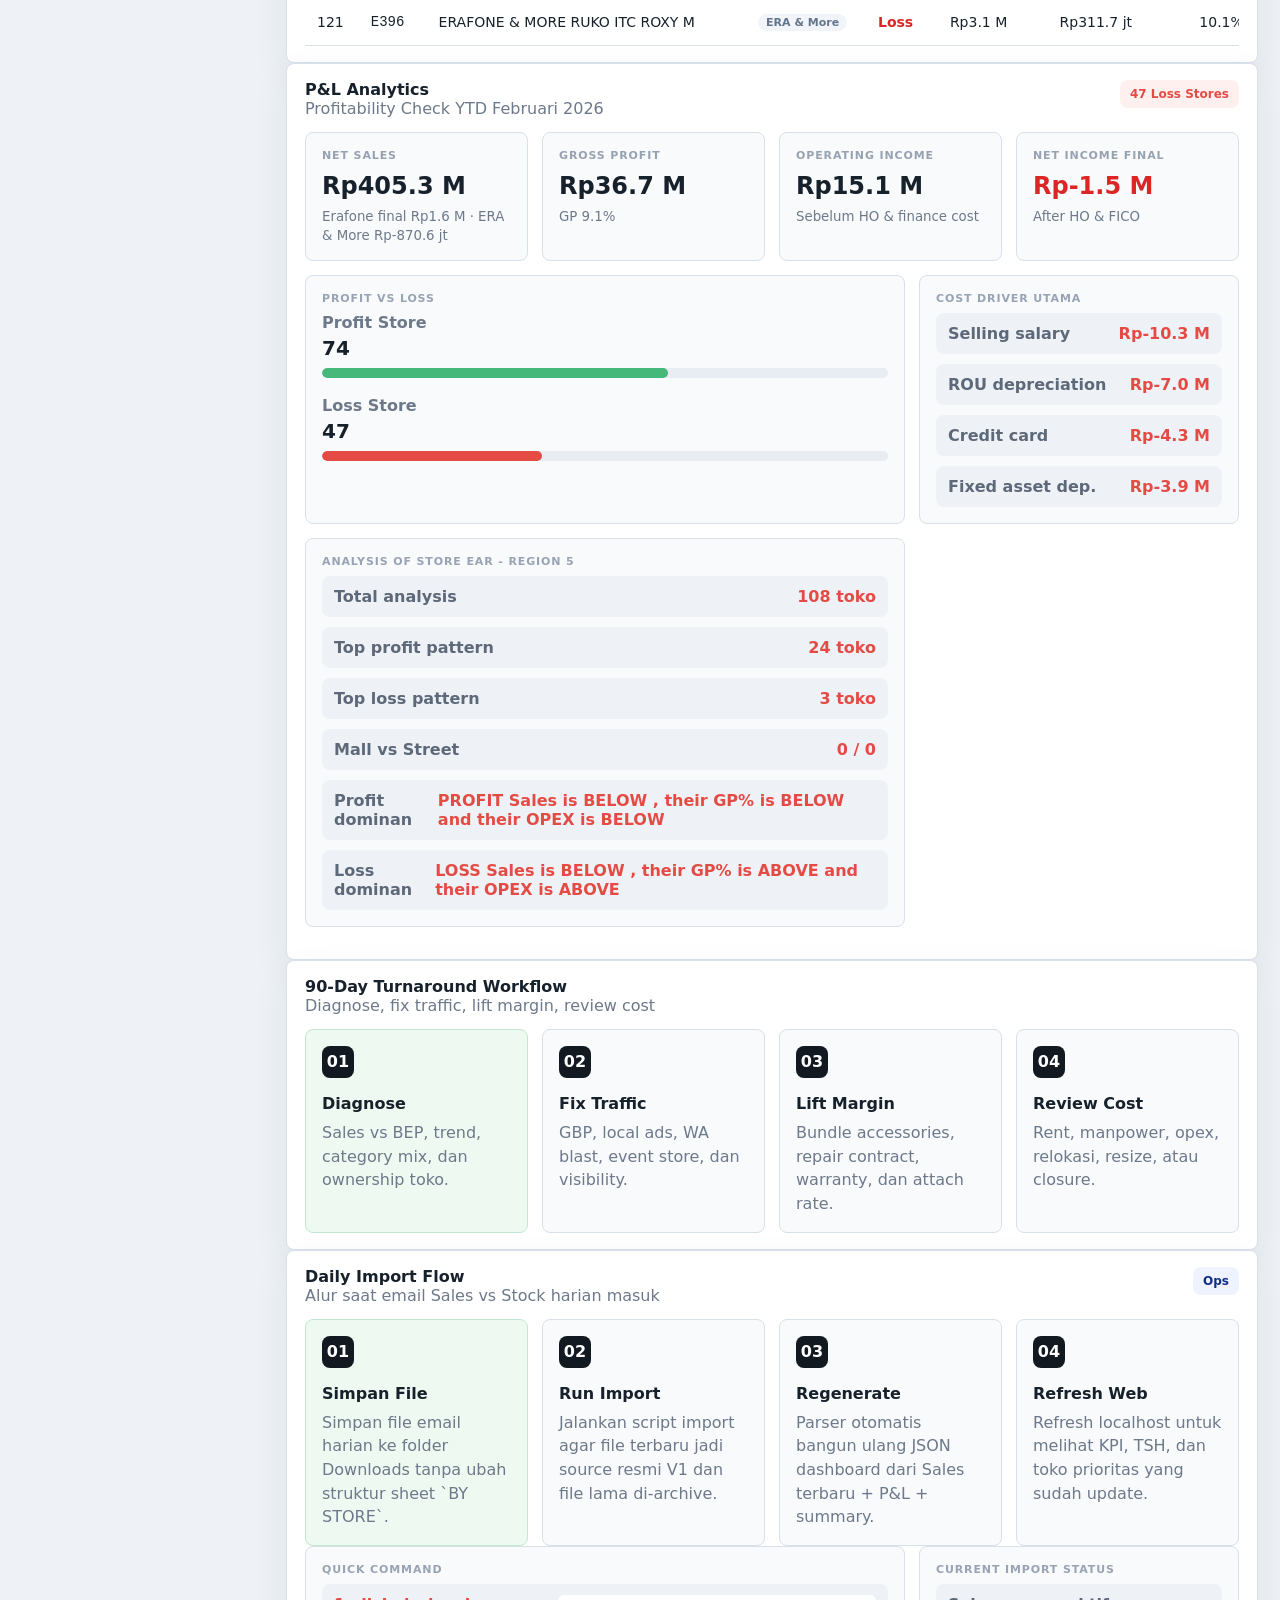
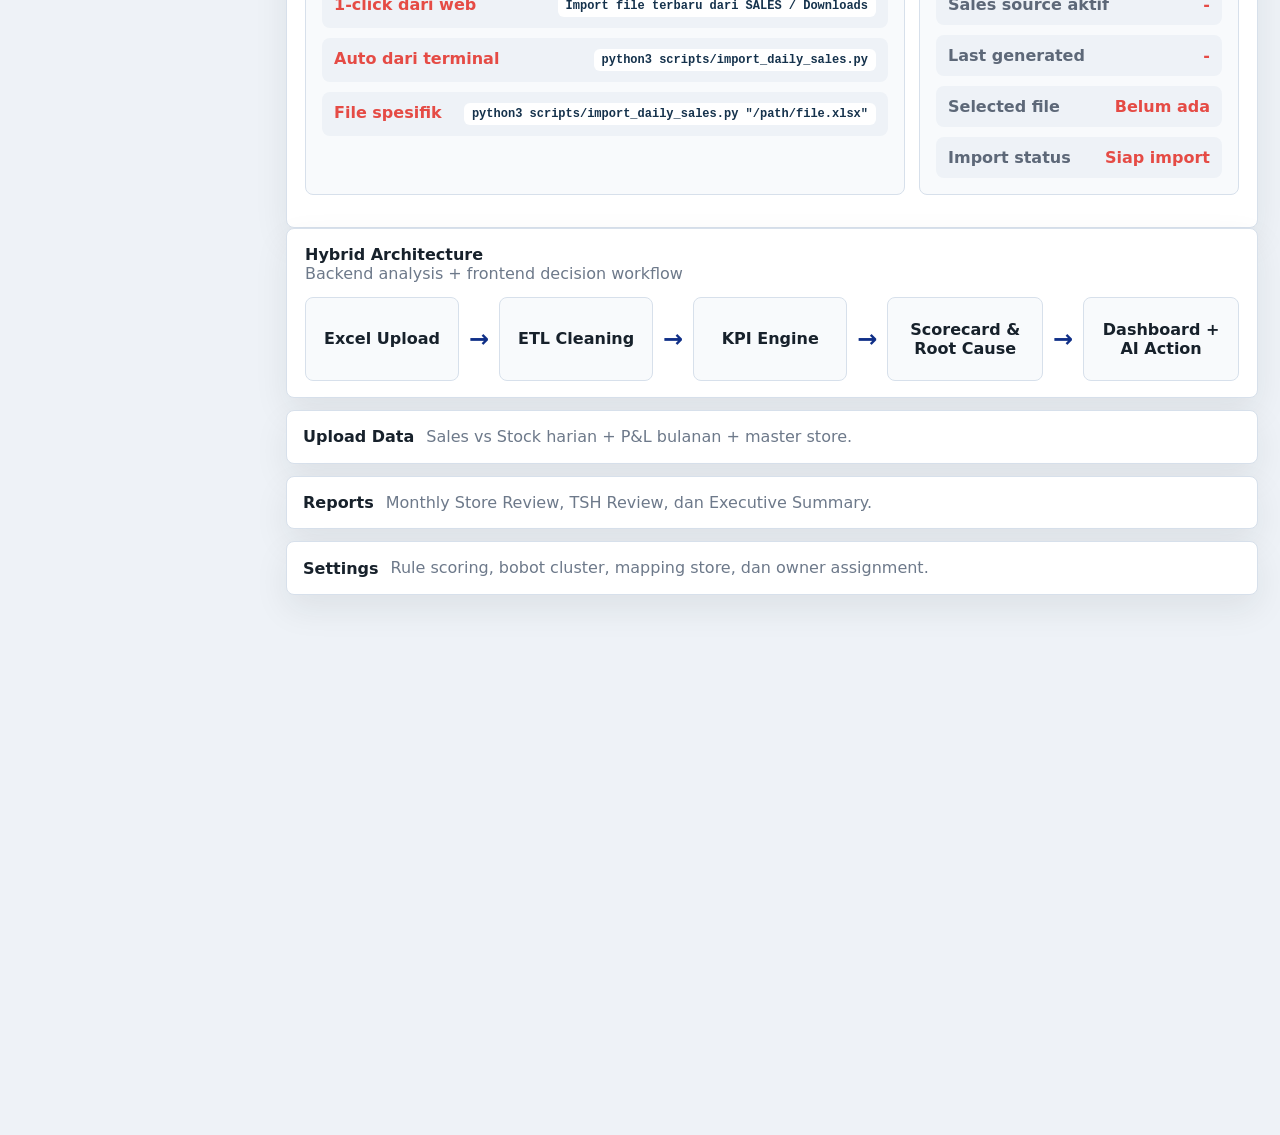
==== commit a3d6e2a9: "feat: tambah tombol Export Excel untuk data P&L toko Export file .xlsx dengan 3 sheet (Semua Toko, P" ====
--- a/index.html
+++ b/index.html
@@ -74,6 +74,7 @@
                 <button id="uploadExcelButton" class="button secondary" type="button">1-Click Import Latest Sales</button>
                 <button id="exportReportButton" class="button primary" type="button">Export Report - Region 5</button>
                 <button id="exportBotButton" class="btn-export-bot" type="button">🤖 Export Data → Bot ERA</button>
+                <button id="exportExcelButton" class="button secondary" type="button">📊 Export Excel</button>
               </div>
             </div>
           </div>
@@ -577,6 +578,7 @@
       </div>
     </div>
 
-    <script src="./app.js?v=4"></script>
+    <script src="https://cdn.sheetjs.com/xlsx-0.20.3/package/dist/xlsx.full.min.js"></script>
+    <script src="./app.js?v=5"></script>
   </body>
 </html>
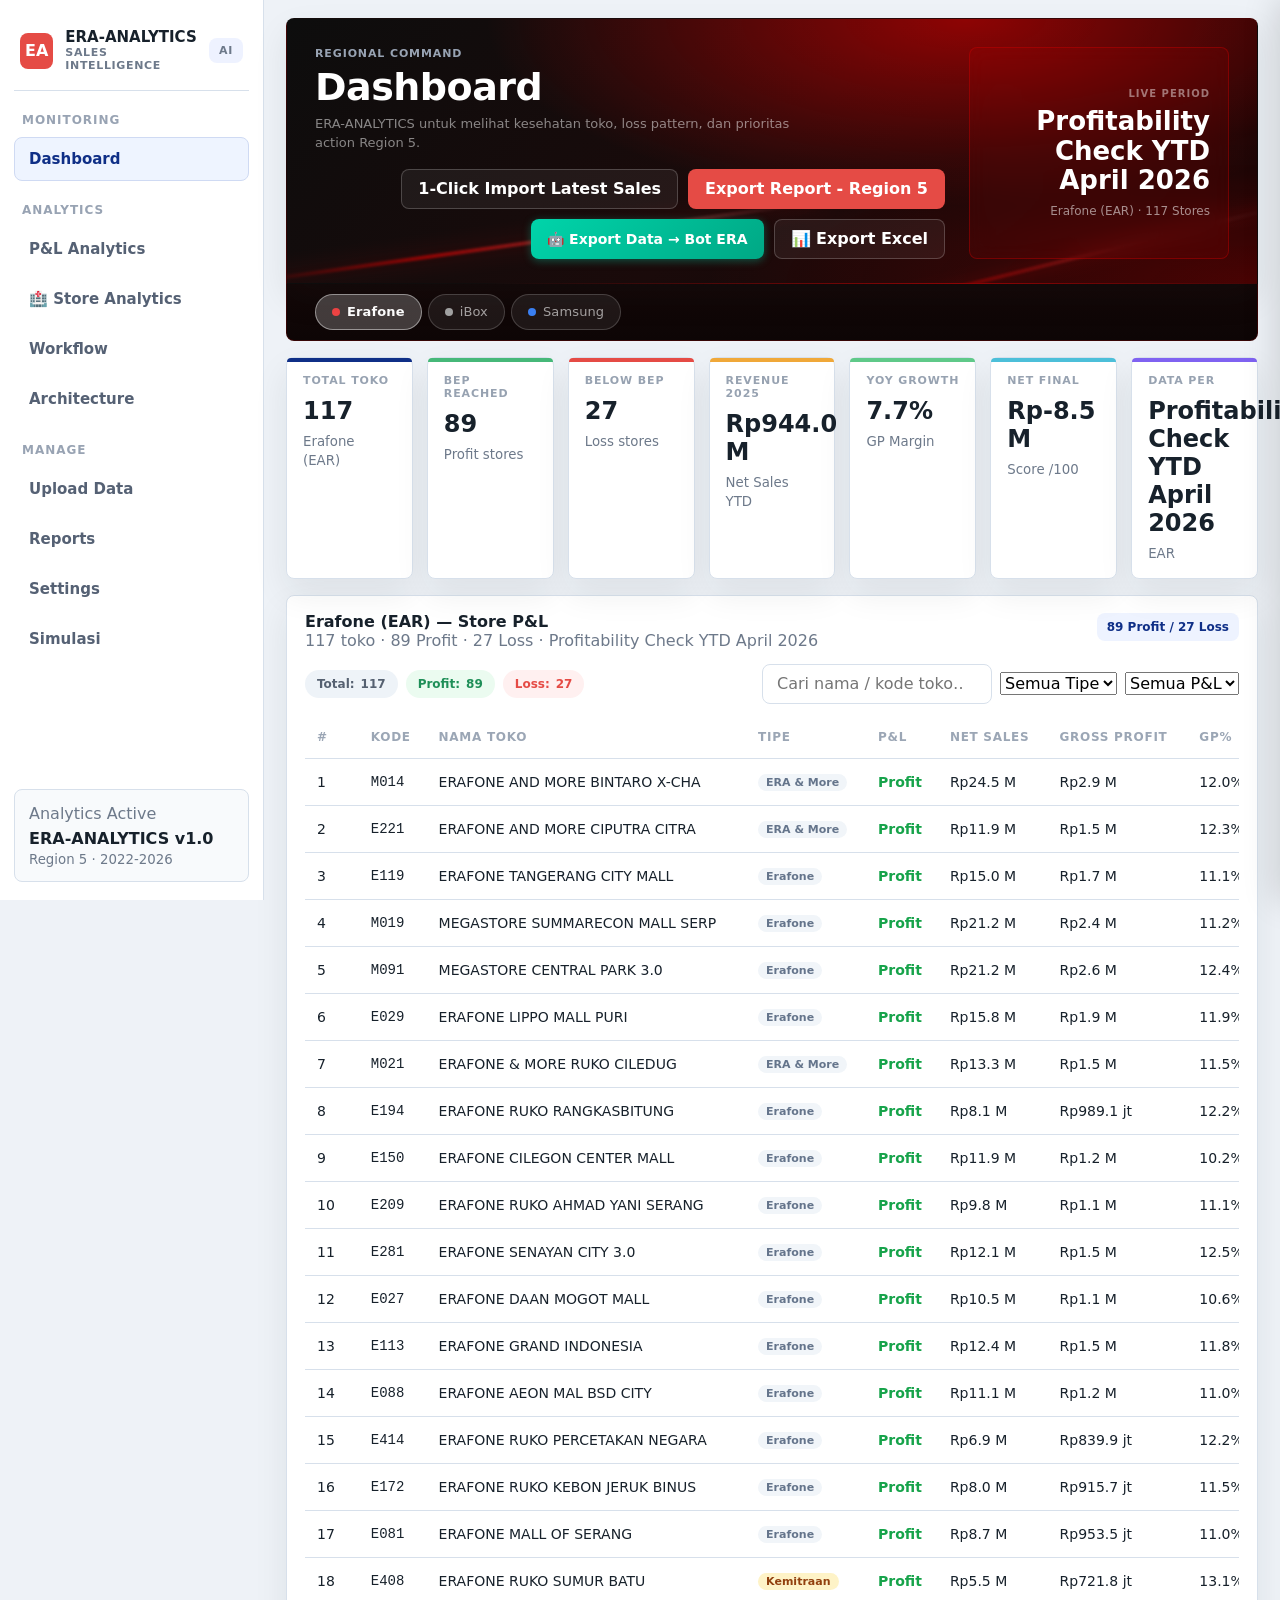
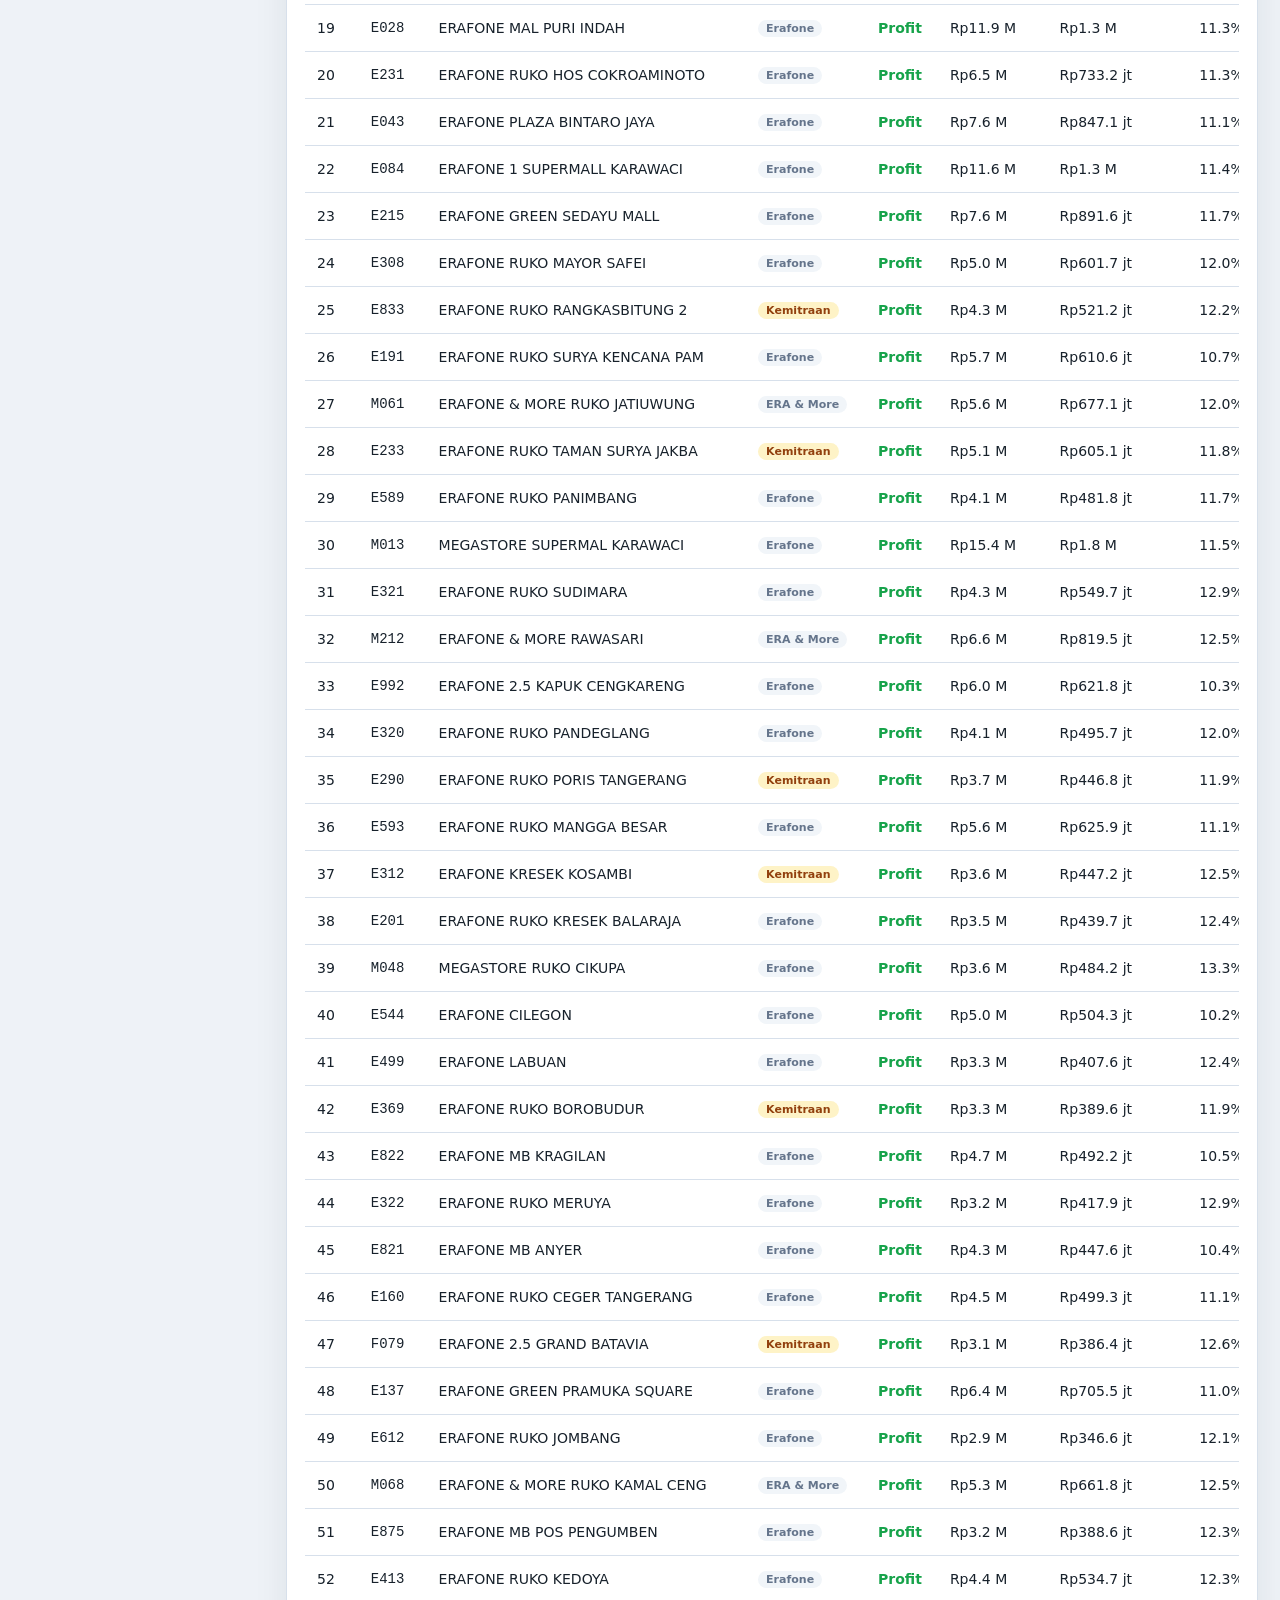
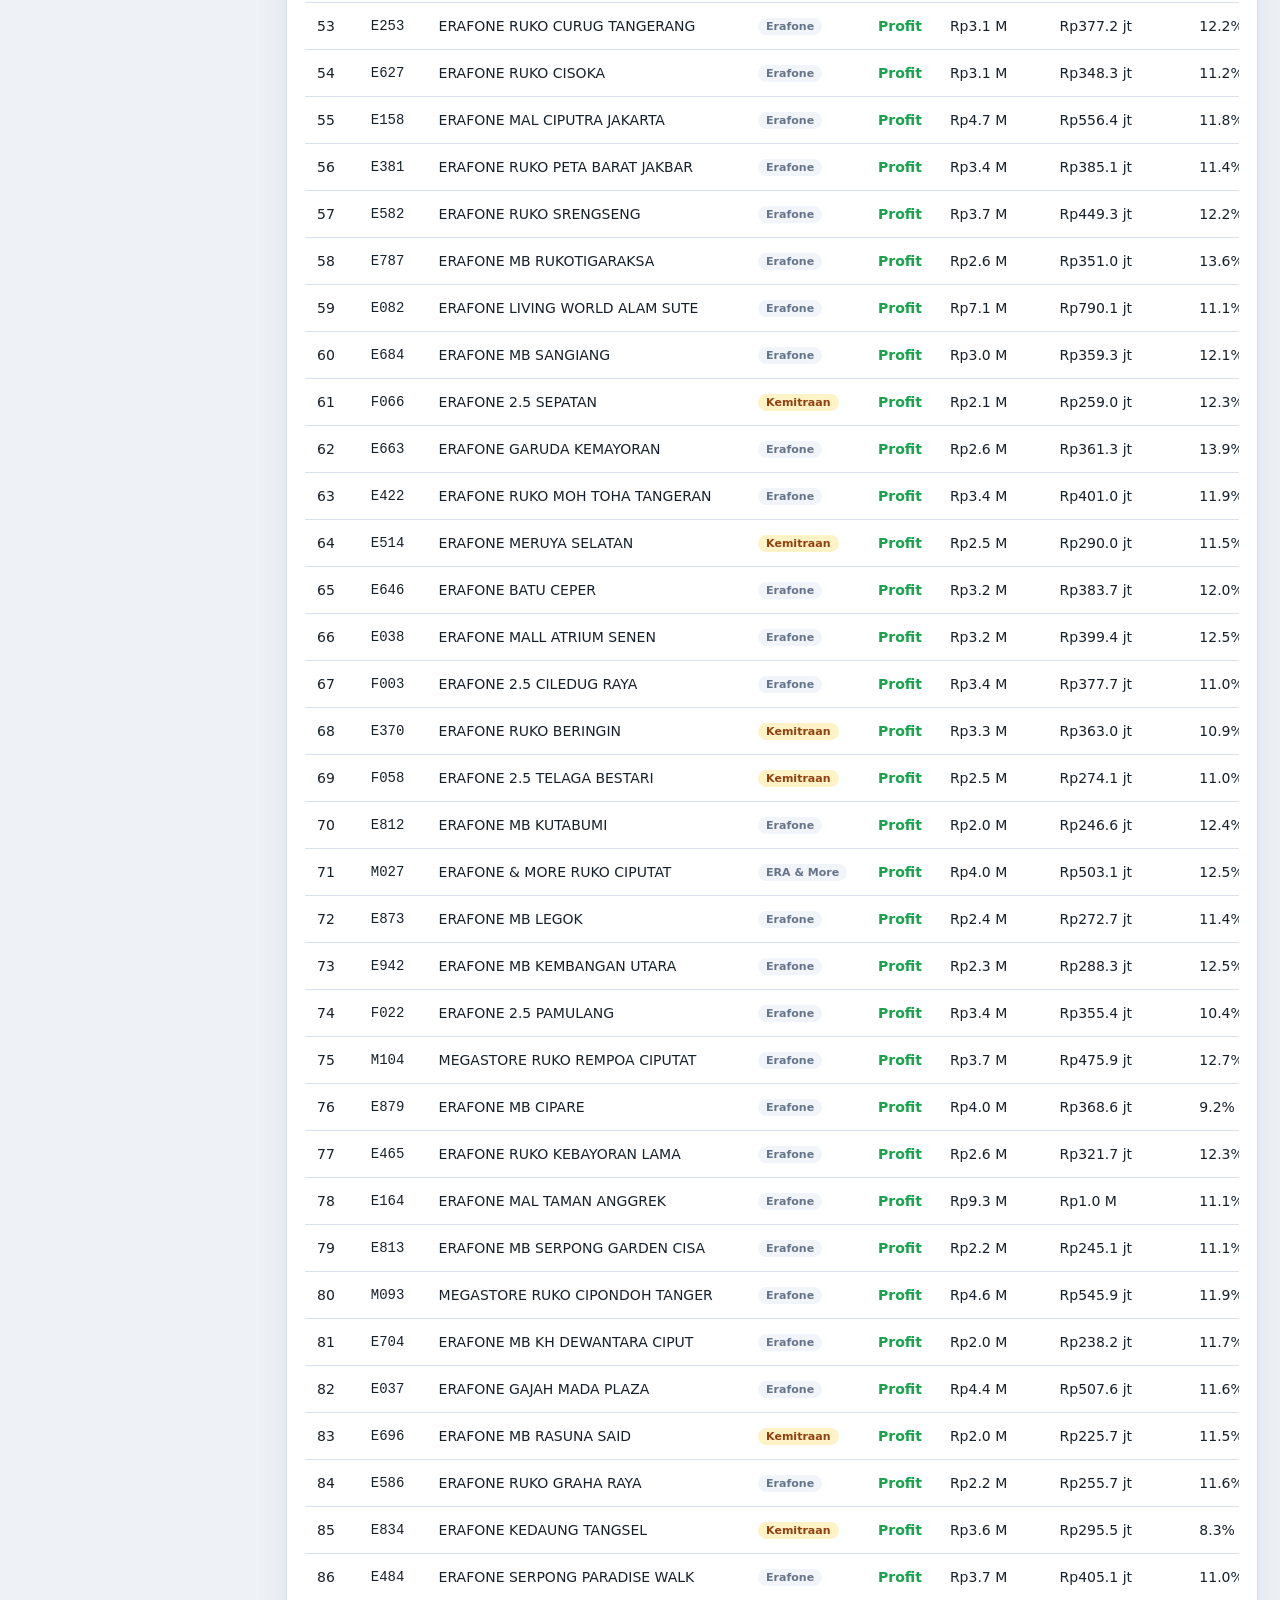
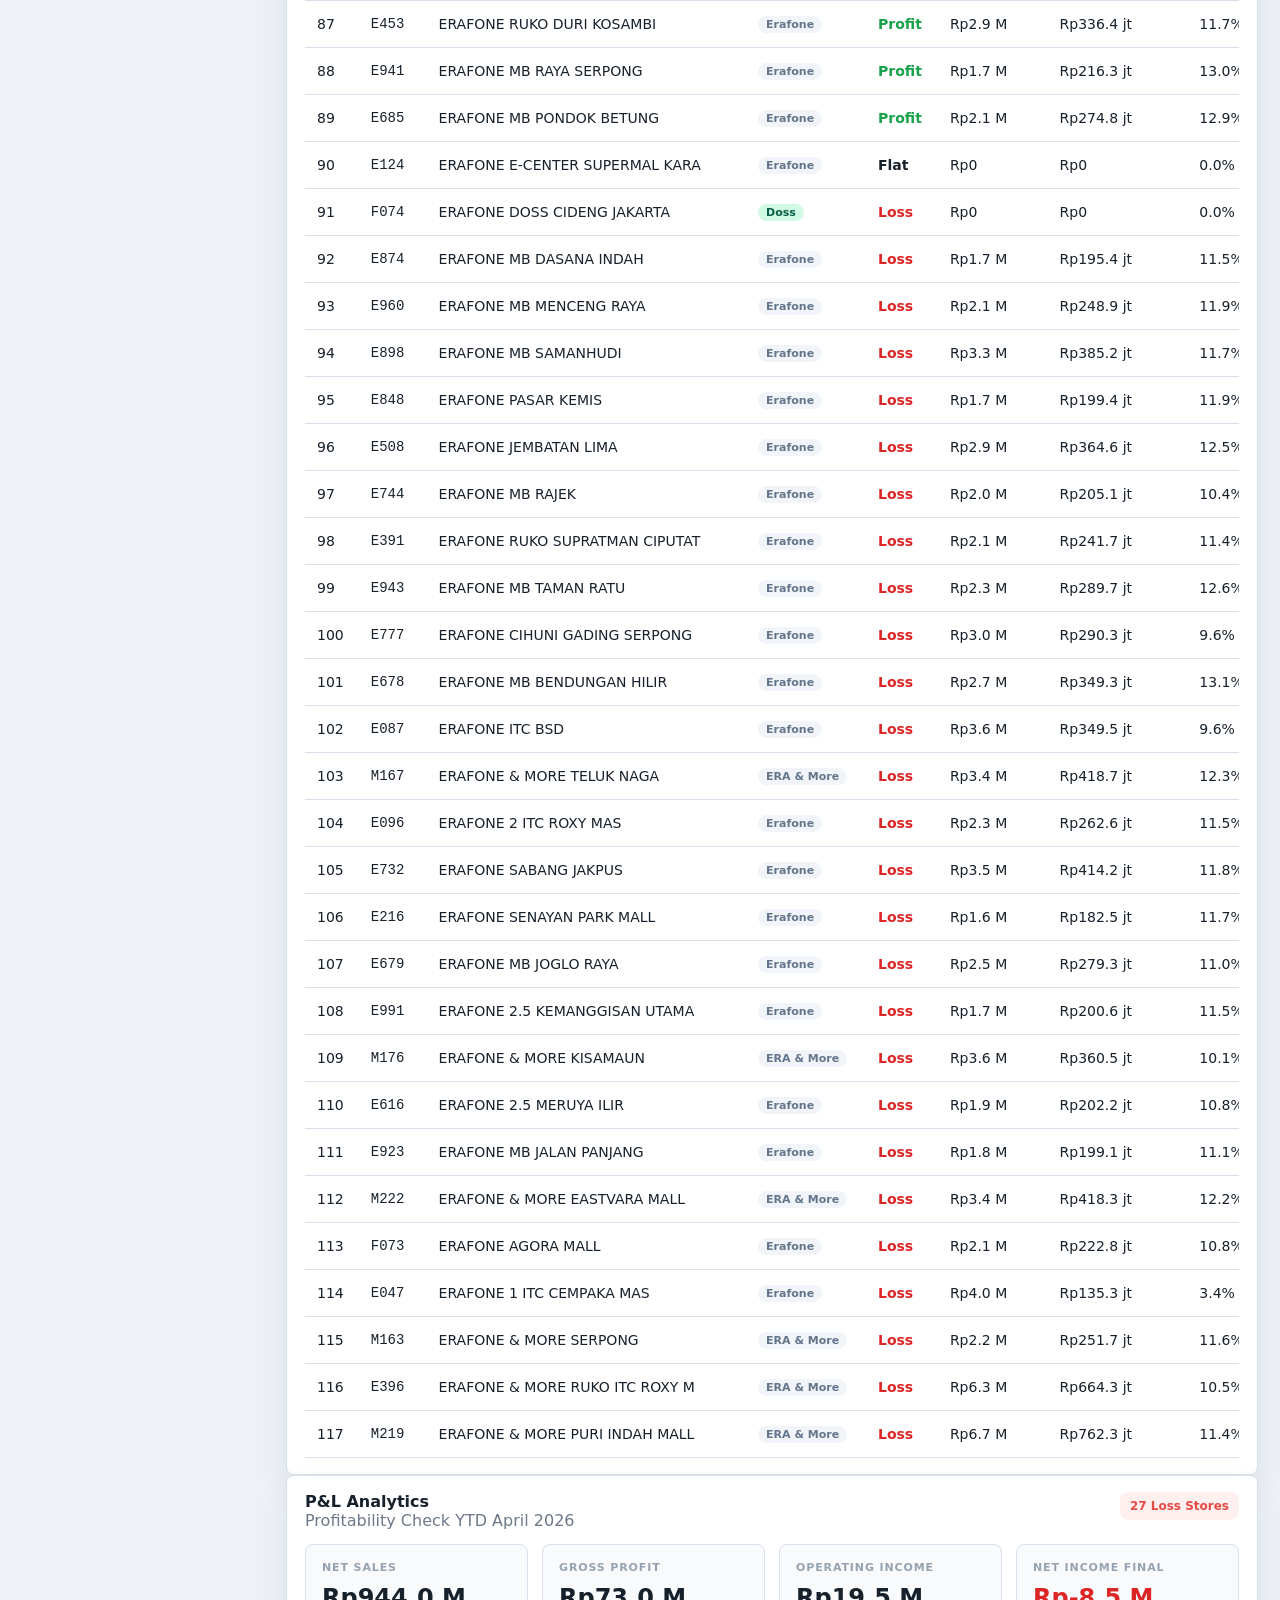
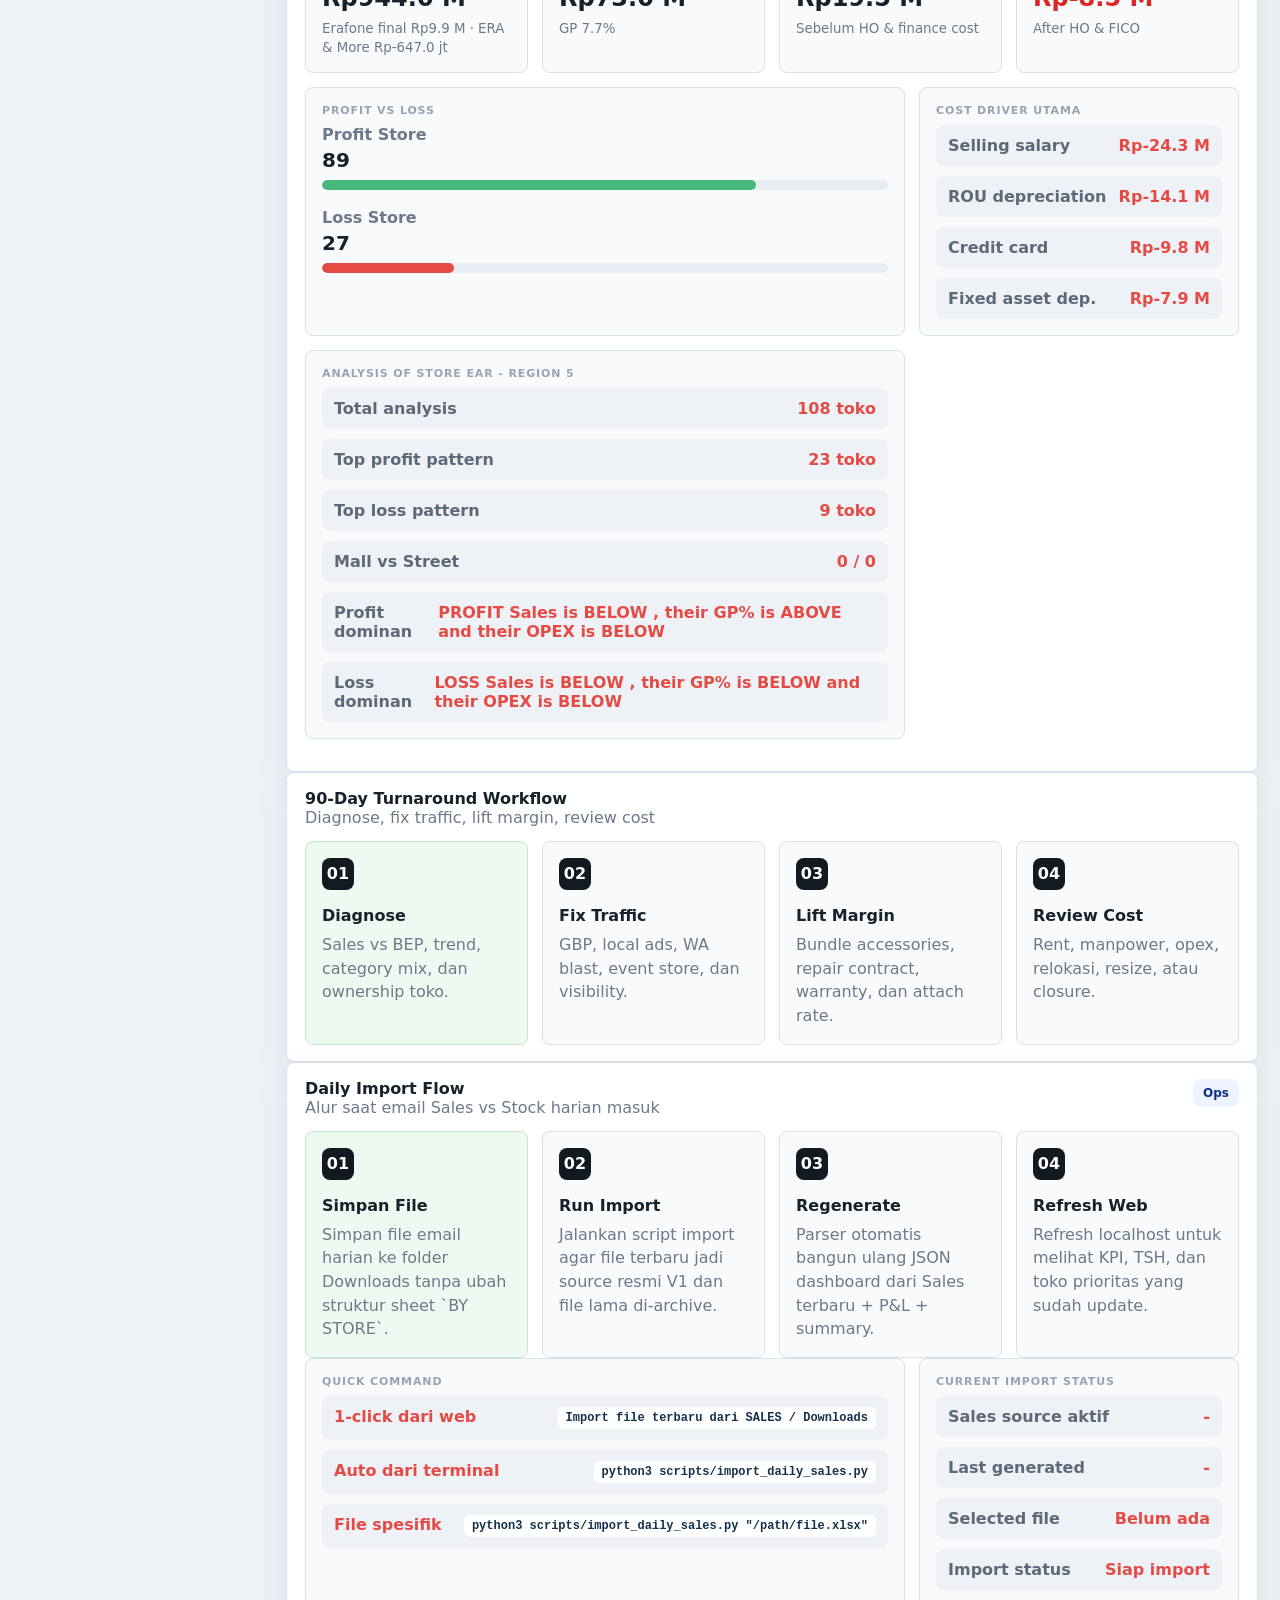
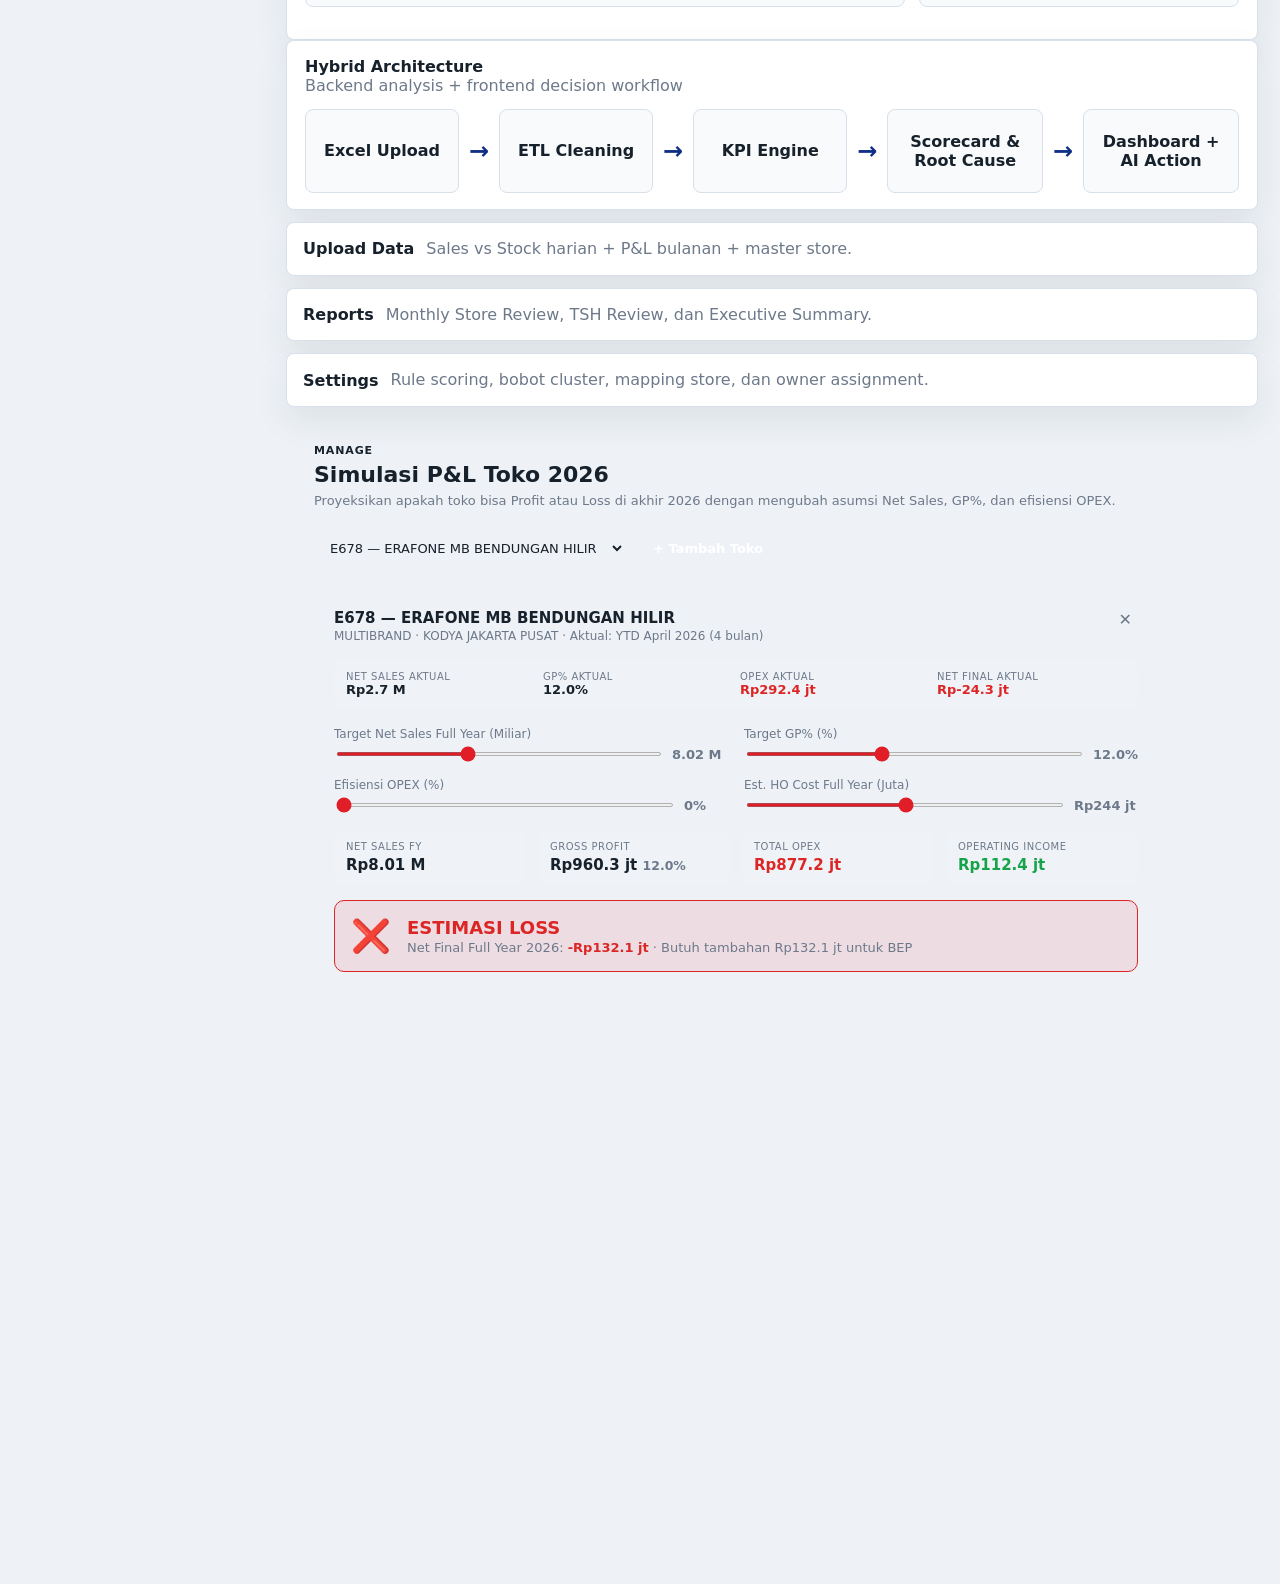
==== commit cf57df9a: "feat: tambah fitur Simulasi P&L Toko 2026 - Menu Simulasi di sidebar bawah Settings - Simulator inte" ====
--- a/index.html
+++ b/index.html
@@ -45,6 +45,7 @@
             <a href="#upload-data">Upload Data</a>
             <a href="#reports">Reports</a>
             <a href="#settings">Settings</a>
+            <a href="#simulasi">Simulasi</a>
           </nav>
         </div>
 
@@ -532,6 +533,24 @@
           <strong>Settings</strong>
           <span>Rule scoring, bobot cluster, mapping store, dan owner assignment.</span>
         </section>
+
+        <!-- ── SIMULASI ─────────────────────────────────────────────────── -->
+        <section id="simulasi" style="padding:32px 28px;max-width:900px;">
+          <div style="margin-bottom:24px;">
+            <span style="font-size:11px;font-weight:700;letter-spacing:.08em;text-transform:uppercase;color:var(--accent);">Manage</span>
+            <h2 style="font-size:22px;font-weight:700;margin:4px 0 6px;">Simulasi P&L Toko 2026</h2>
+            <p style="font-size:13px;color:var(--muted);">Proyeksikan apakah toko bisa Profit atau Loss di akhir 2026 dengan mengubah asumsi Net Sales, GP%, dan efisiensi OPEX.</p>
+          </div>
+
+          <!-- Store selector -->
+          <div style="display:flex;align-items:center;gap:12px;margin-bottom:24px;">
+            <select id="simStoreSelect" style="padding:8px 12px;border-radius:8px;border:1px solid var(--border);background:var(--card);color:var(--fg);font-size:13px;min-width:280px;"></select>
+            <button onclick="addSimStore()" style="padding:8px 16px;border-radius:8px;background:var(--accent);color:#fff;border:none;font-size:13px;font-weight:600;cursor:pointer;">+ Tambah Toko</button>
+          </div>
+
+          <!-- Simulasi cards -->
+          <div id="simCards"></div>
+        </section>
       </main>
     </div>
 
--- a/styles.css
+++ b/styles.css
@@ -1653,3 +1653,34 @@
 
 .positive { color: #16a34a; }
 .negative { color: #dc2626; }
+
+/* ── Simulasi ──────────────────────────────────────────────── */
+.sim-slider-wrap {
+  display: flex;
+  flex-direction: column;
+  gap: 6px;
+  font-size: 12px;
+  color: var(--muted);
+  font-weight: 500;
+}
+.sim-slider-wrap input[type="range"] {
+  accent-color: var(--accent, #e11d27);
+  height: 4px;
+  cursor: pointer;
+}
+.sim-metric {
+  background: var(--bg-alt, rgba(255,255,255,.04));
+  border-radius: 8px;
+  padding: 10px 12px;
+}
+.sim-metric-label {
+  font-size: 10px;
+  text-transform: uppercase;
+  letter-spacing: .05em;
+  color: var(--muted);
+  margin-bottom: 4px;
+}
+.sim-metric-val {
+  font-size: 15px;
+  font-weight: 700;
+}
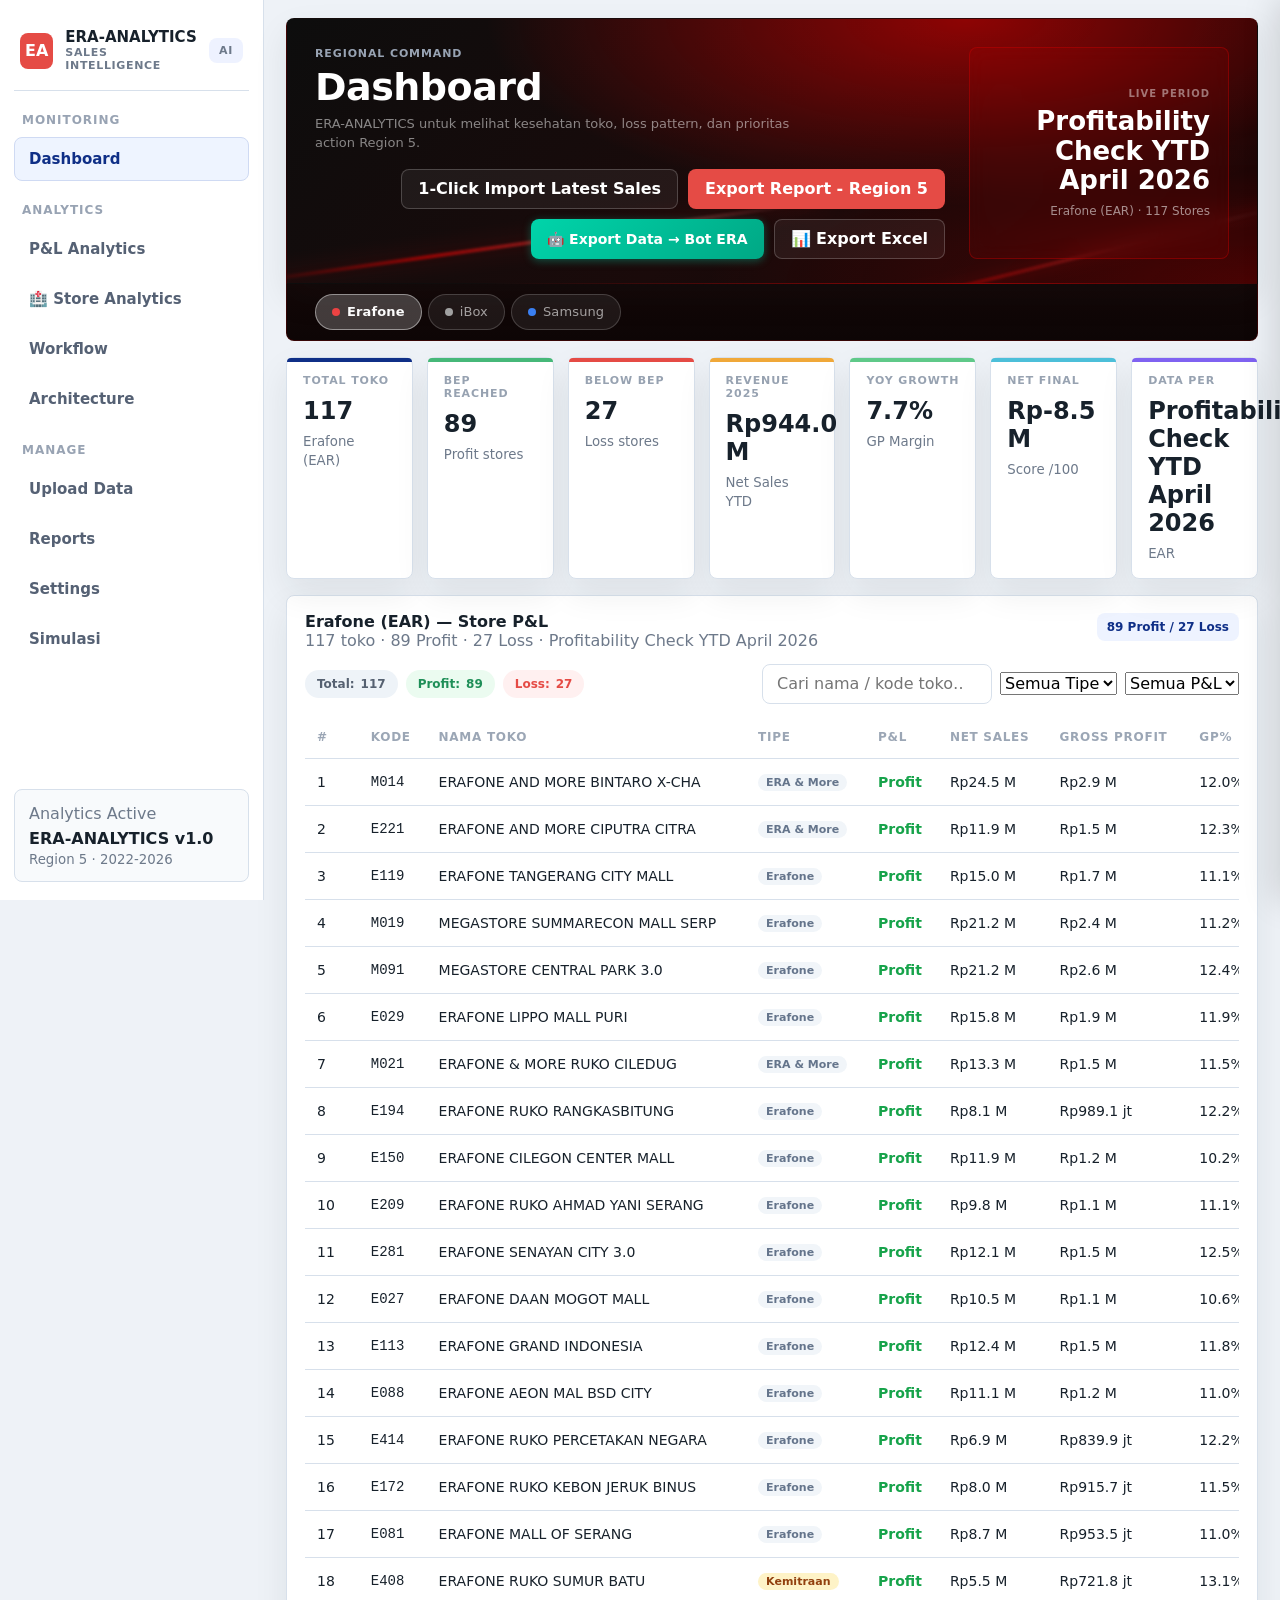
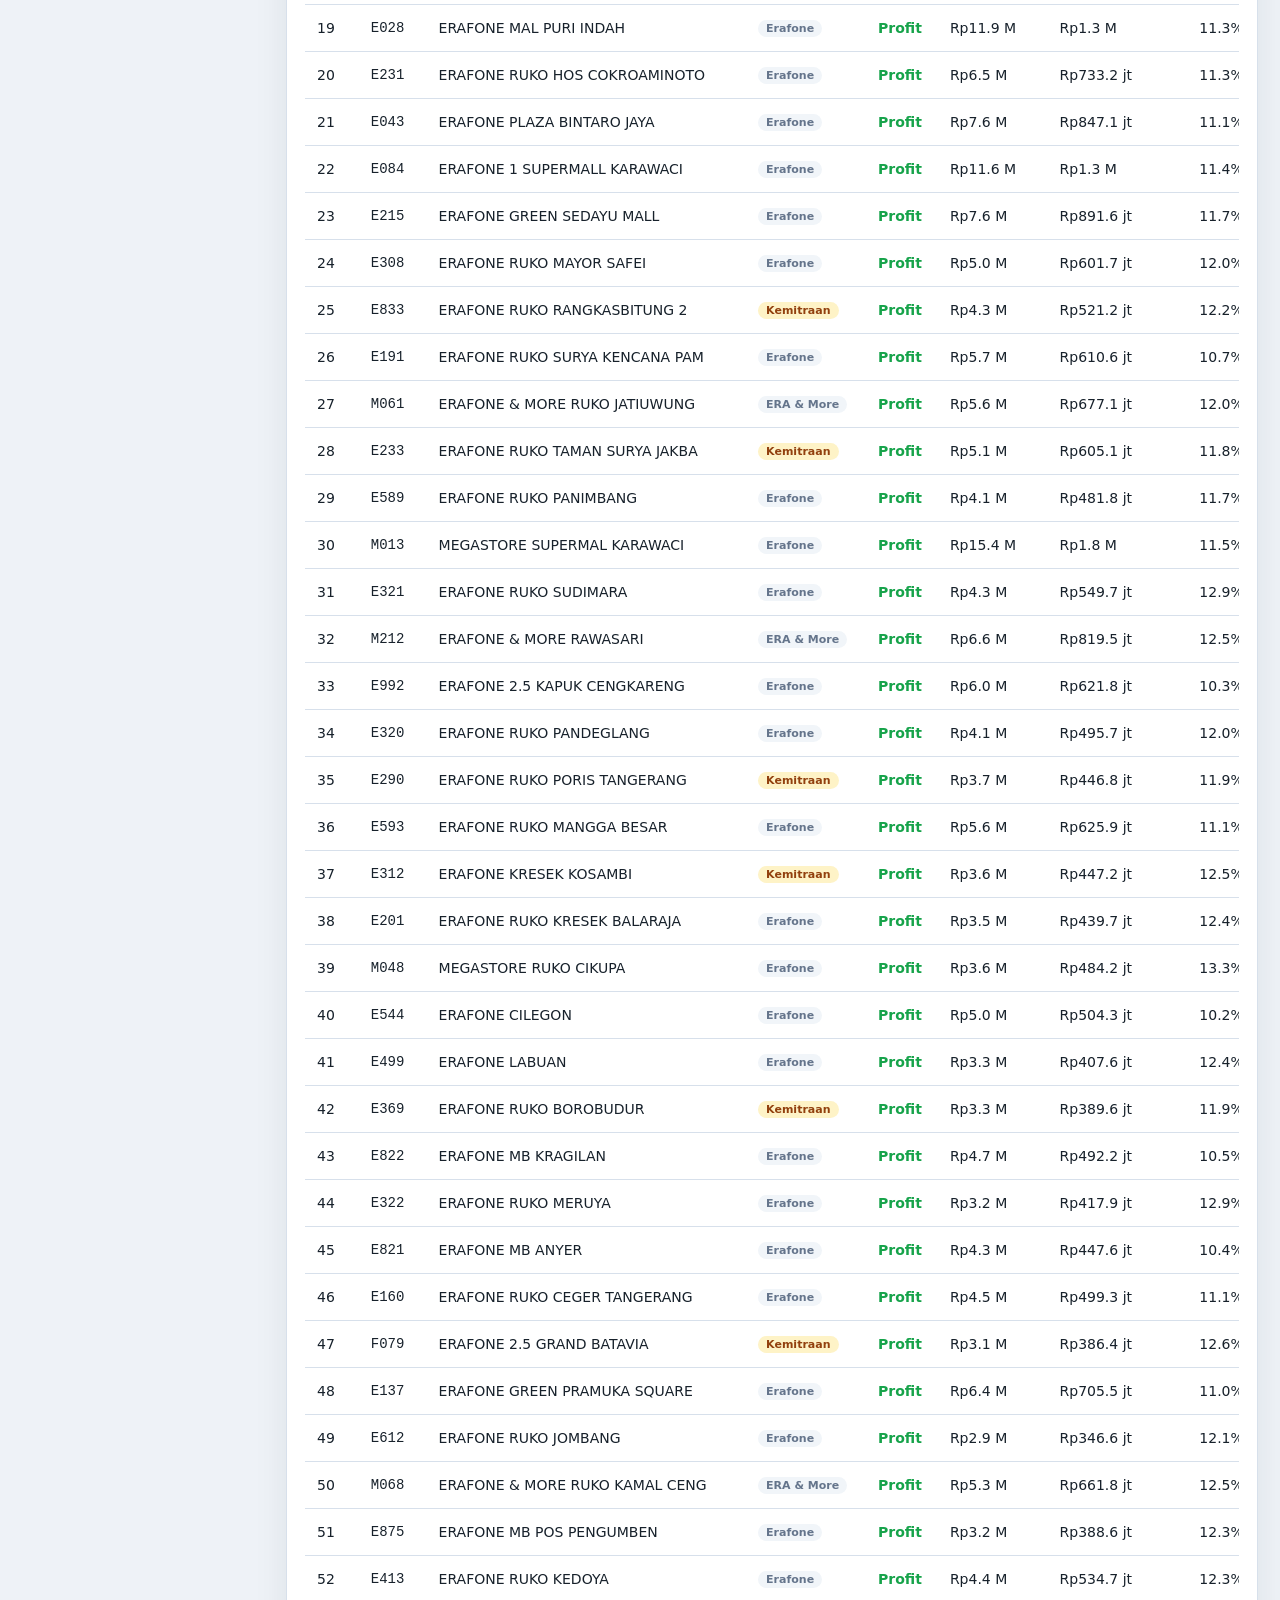
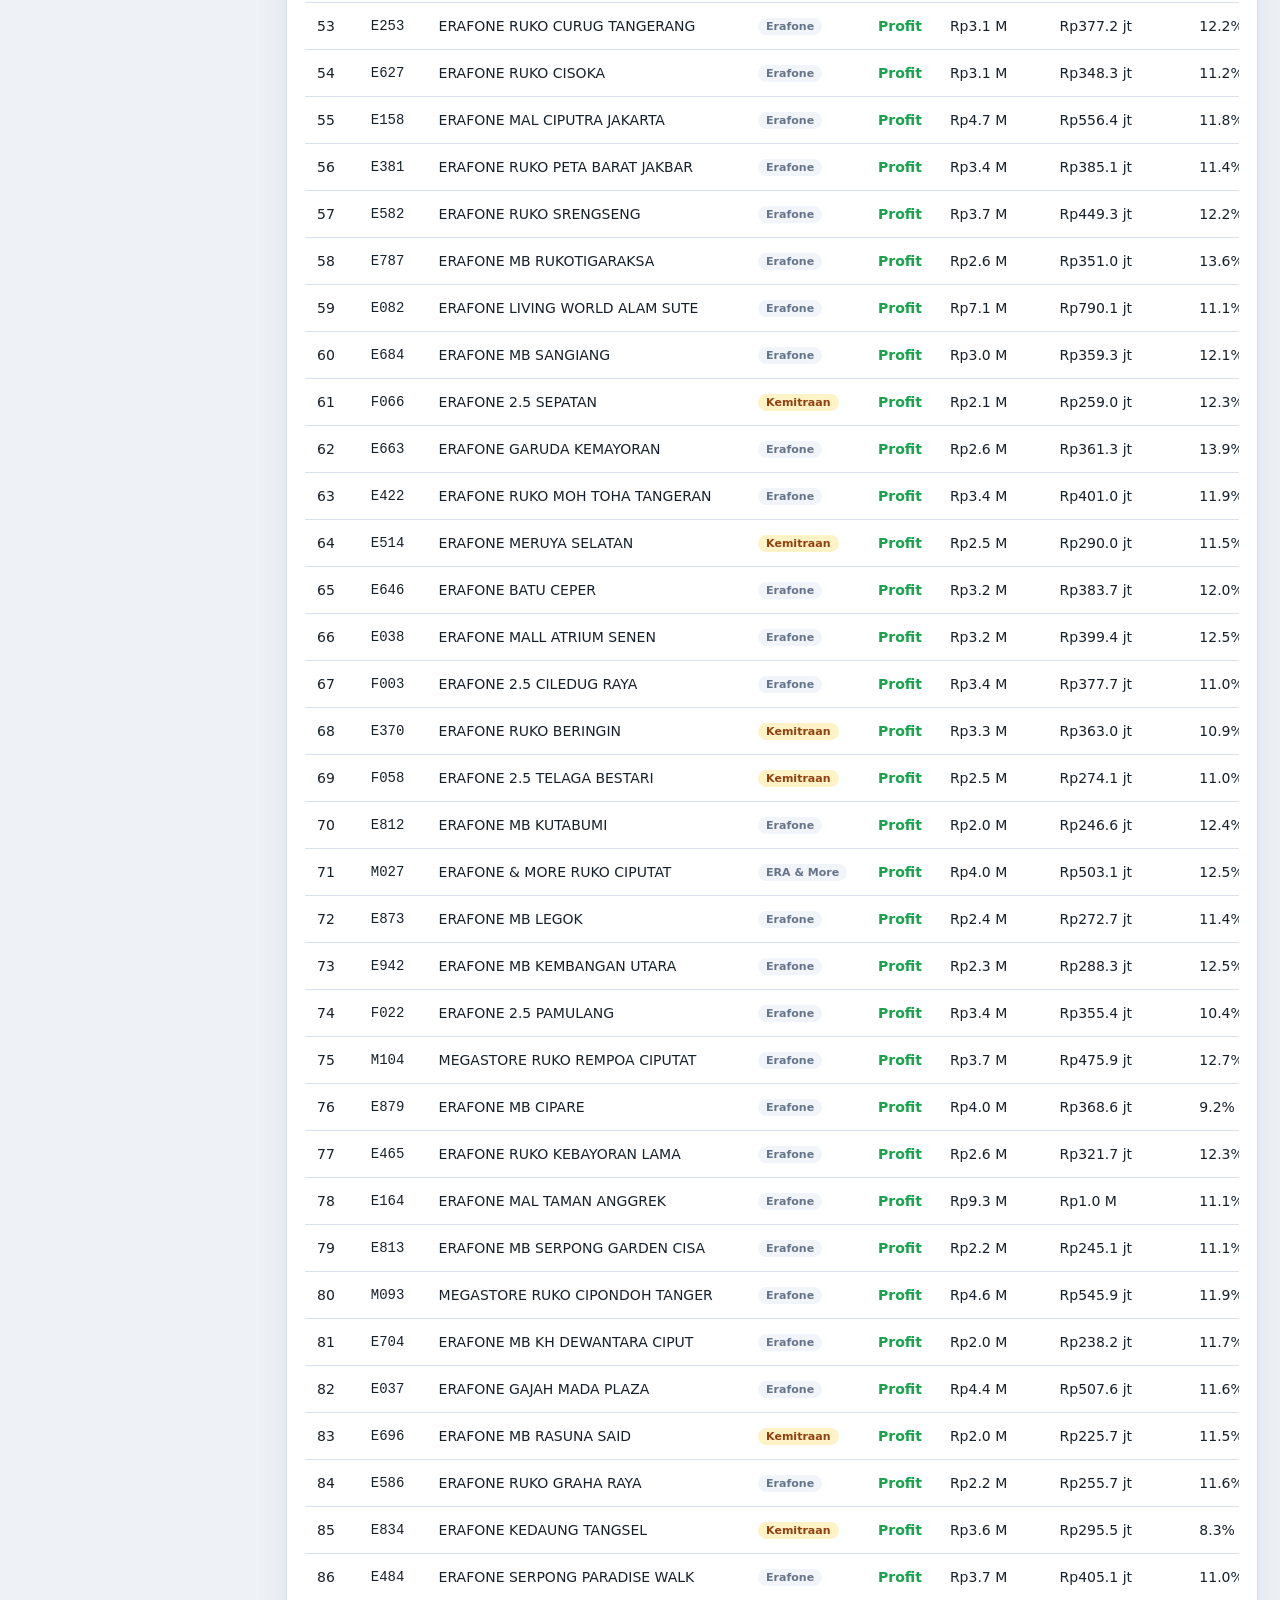
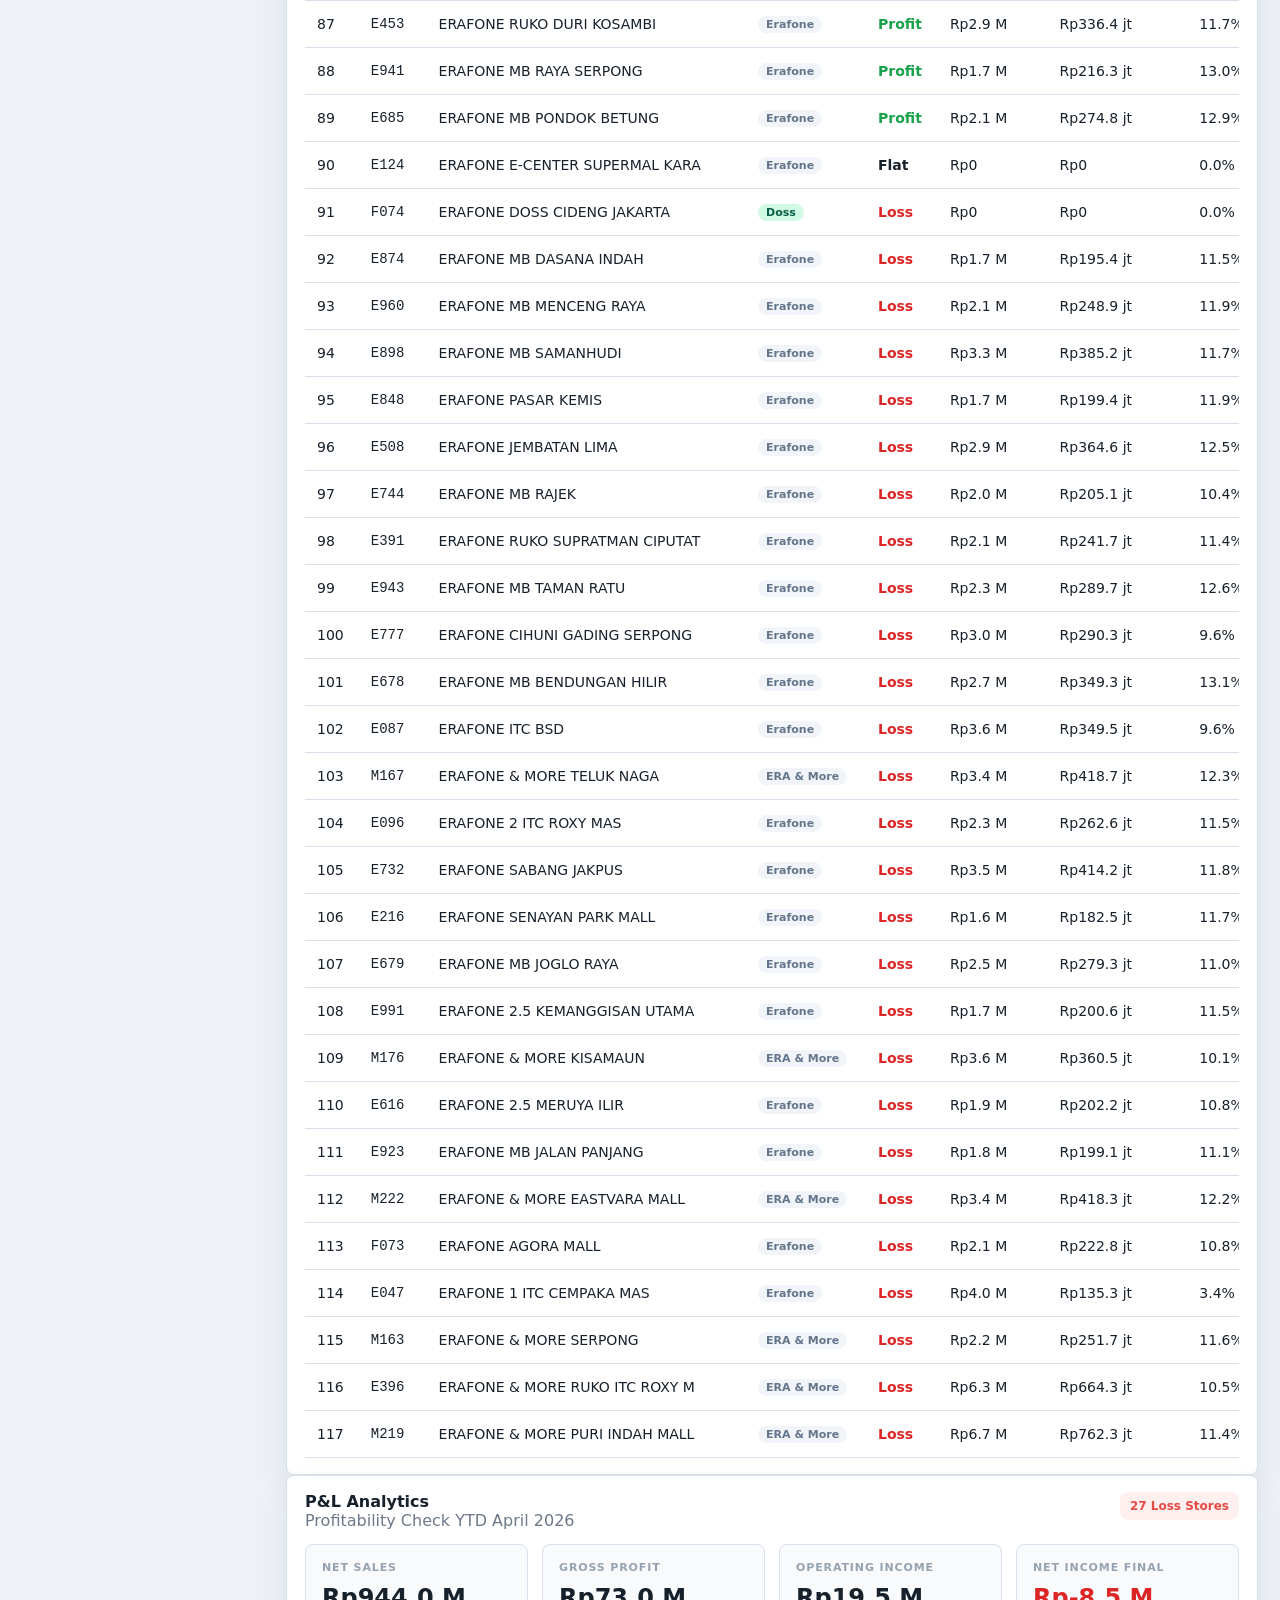
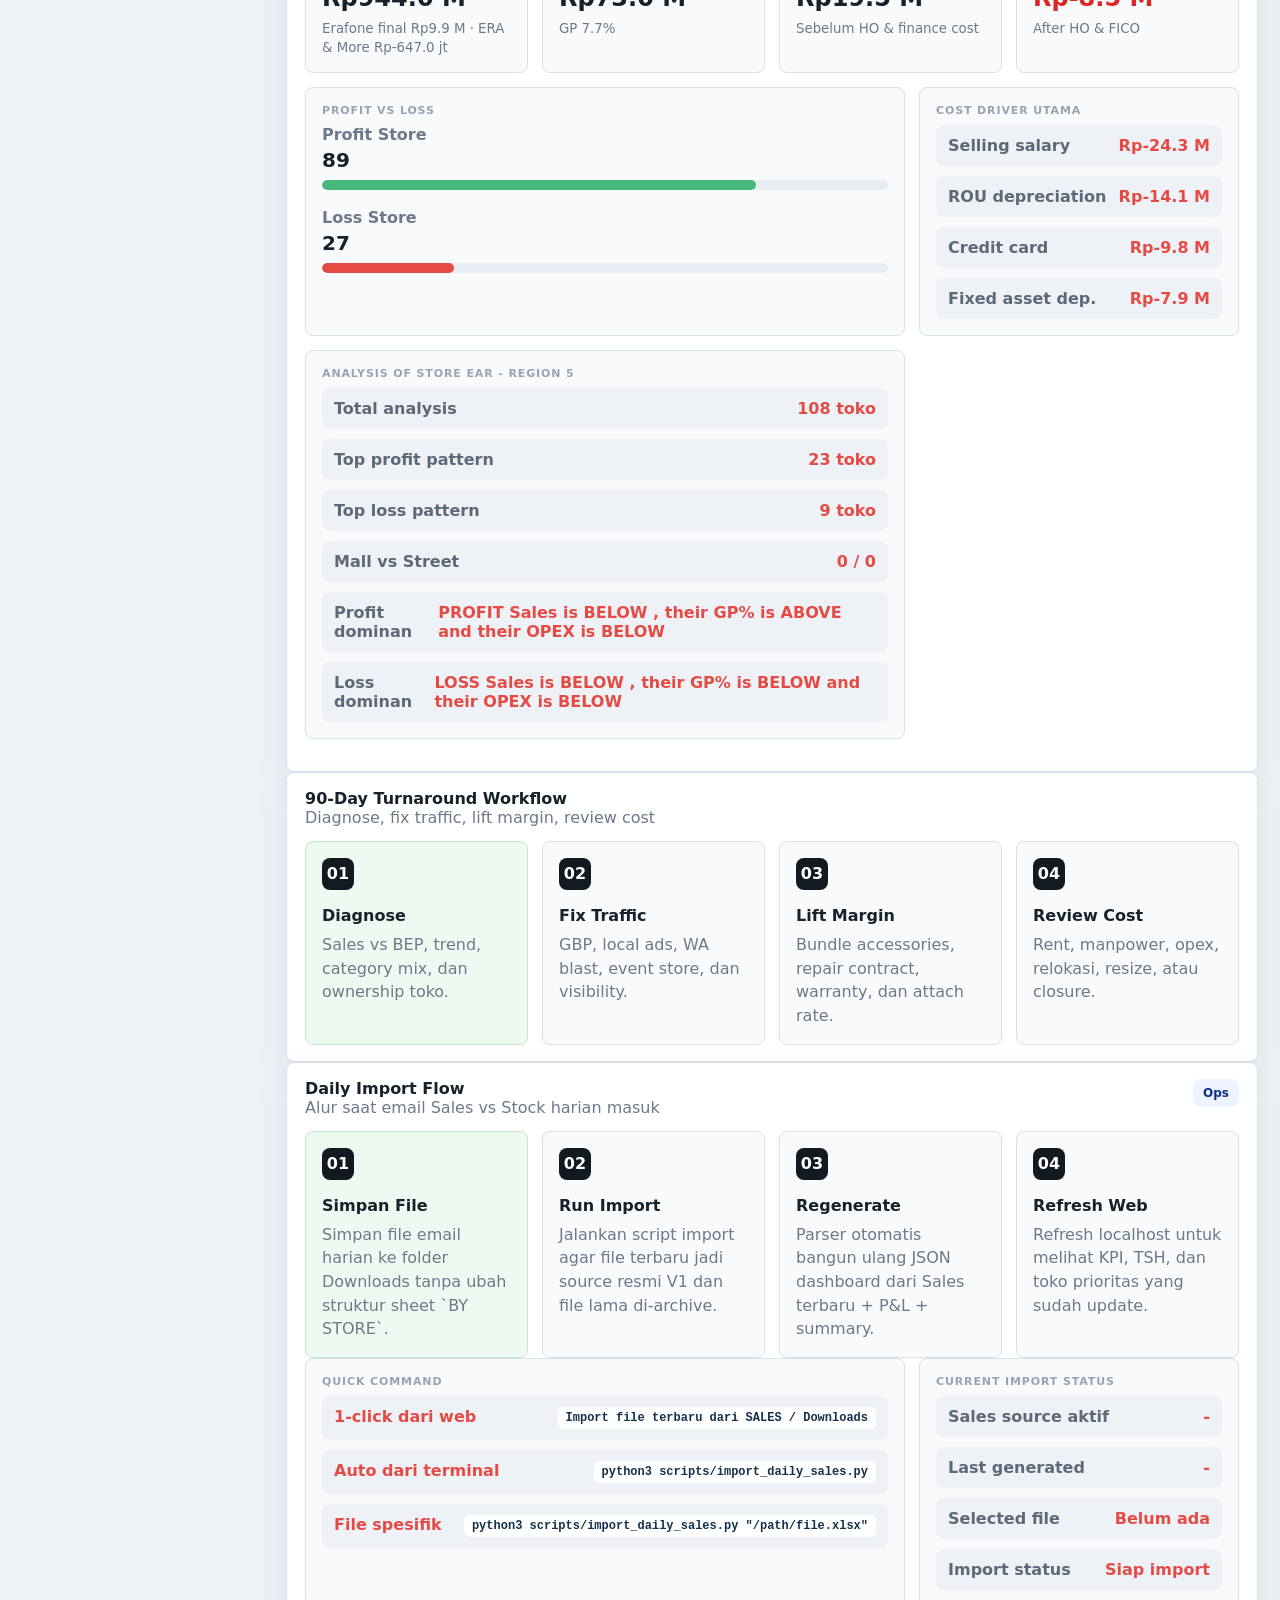
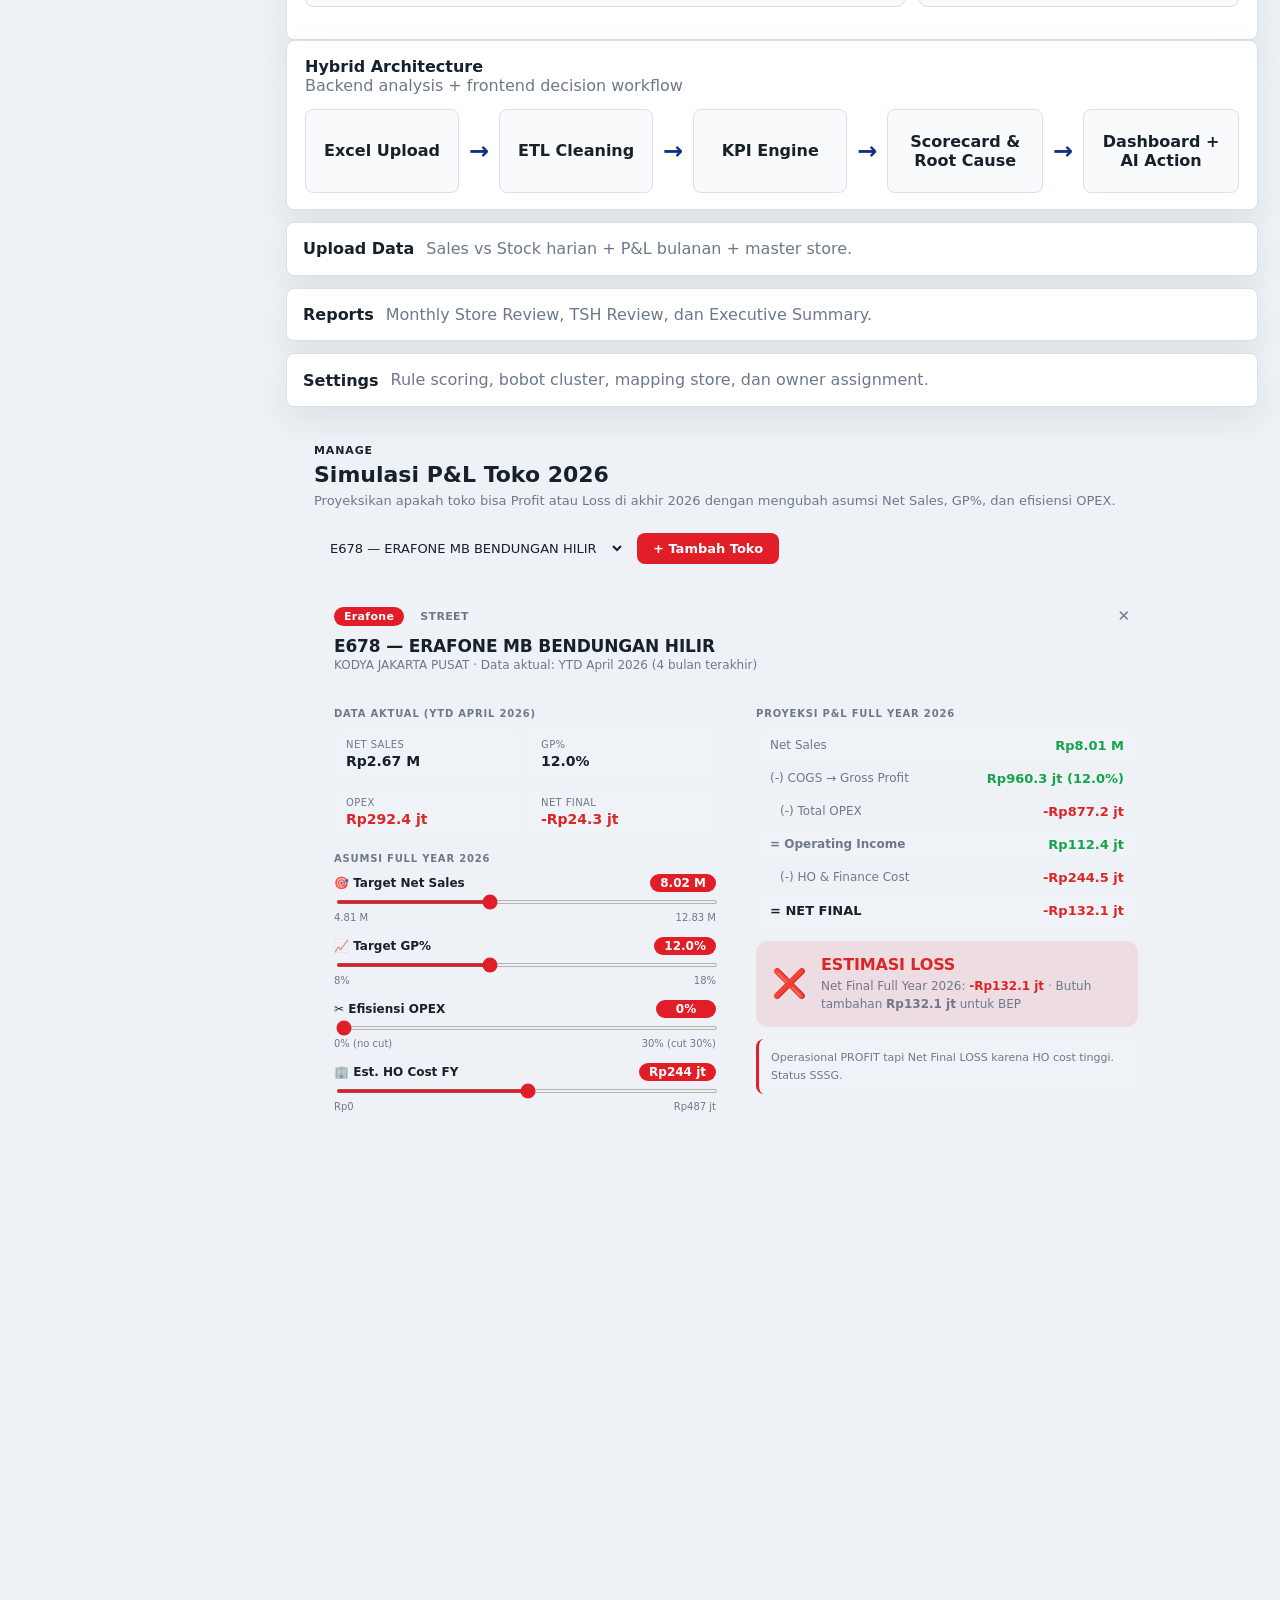
==== commit 977ef3df: "fix: tombol Tambah Toko warna merah solid agar teks putih terlihat Co-Authored-By: Claude Sonnet 4.6" ====
--- a/index.html
+++ b/index.html
@@ -545,7 +545,7 @@
           <!-- Store selector -->
           <div style="display:flex;align-items:center;gap:12px;margin-bottom:24px;">
             <select id="simStoreSelect" style="padding:8px 12px;border-radius:8px;border:1px solid var(--border);background:var(--card);color:var(--fg);font-size:13px;min-width:280px;"></select>
-            <button onclick="addSimStore()" style="padding:8px 16px;border-radius:8px;background:var(--accent);color:#fff;border:none;font-size:13px;font-weight:600;cursor:pointer;">+ Tambah Toko</button>
+            <button onclick="addSimStore()" style="padding:8px 16px;border-radius:8px;background:#e11d27;color:#fff;border:none;font-size:13px;font-weight:600;cursor:pointer;">+ Tambah Toko</button>
           </div>
 
           <!-- Simulasi cards -->
--- a/styles.css
+++ b/styles.css
@@ -1684,3 +1684,168 @@
   font-size: 15px;
   font-weight: 700;
 }
+
+/* ── Simulasi Redesign ─────────────────────────────────────── */
+.sim-card {
+  background: var(--card);
+  border: 1px solid var(--border);
+  border-radius: 16px;
+  overflow: hidden;
+  margin-bottom: 24px;
+}
+.sim-card-header {
+  display: flex;
+  align-items: center;
+  justify-content: space-between;
+  padding: 16px 20px 0;
+}
+.sim-card-header-left { display: flex; gap: 6px; }
+.sim-badge {
+  padding: 3px 10px;
+  border-radius: 20px;
+  font-size: 11px;
+  font-weight: 700;
+  background: var(--accent, #e11d27);
+  color: #fff;
+  letter-spacing: .03em;
+}
+.sim-badge-muted {
+  background: rgba(255,255,255,.08);
+  color: var(--muted);
+}
+.sim-close-btn {
+  background: none;
+  border: none;
+  color: var(--muted);
+  cursor: pointer;
+  font-size: 15px;
+  padding: 4px 8px;
+  border-radius: 6px;
+  line-height: 1;
+}
+.sim-close-btn:hover { background: rgba(255,255,255,.06); }
+.sim-store-title {
+  font-size: 17px;
+  font-weight: 700;
+  padding: 8px 20px 2px;
+  letter-spacing: -.01em;
+}
+.sim-store-sub {
+  font-size: 12px;
+  color: var(--muted);
+  padding: 0 20px 16px;
+}
+.sim-body {
+  display: grid;
+  grid-template-columns: 1fr 1fr;
+  gap: 0;
+  border-top: 1px solid var(--border);
+}
+.sim-left {
+  padding: 20px;
+  border-right: 1px solid var(--border);
+}
+.sim-right { padding: 20px; }
+.sim-section-label {
+  font-size: 10px;
+  font-weight: 700;
+  letter-spacing: .08em;
+  text-transform: uppercase;
+  color: var(--muted);
+  margin-bottom: 10px;
+}
+.sim-actual-grid {
+  display: grid;
+  grid-template-columns: 1fr 1fr;
+  gap: 8px;
+  margin-bottom: 16px;
+}
+.sim-actual-item {
+  background: rgba(255,255,255,.04);
+  border-radius: 8px;
+  padding: 10px 12px;
+  display: flex;
+  flex-direction: column;
+  gap: 3px;
+}
+.sim-actual-lbl { font-size: 10px; color: var(--muted); text-transform: uppercase; letter-spacing: .04em; }
+.sim-actual-val { font-size: 14px; font-weight: 700; }
+.sim-divider { border: none; border-top: 1px solid var(--border); margin: 16px 0; }
+.sim-sliders { display: flex; flex-direction: column; gap: 14px; }
+.sim-slider-row { display: flex; flex-direction: column; gap: 6px; }
+.sim-slider-header { display: flex; justify-content: space-between; align-items: center; }
+.sim-slider-name { font-size: 12px; font-weight: 600; color: var(--fg); }
+.sim-slider-chip {
+  font-size: 12px;
+  font-weight: 700;
+  background: var(--accent, #e11d27);
+  color: #fff;
+  padding: 2px 10px;
+  border-radius: 20px;
+  min-width: 60px;
+  text-align: center;
+}
+.sim-range {
+  width: 100%;
+  accent-color: var(--accent, #e11d27);
+  cursor: pointer;
+  height: 4px;
+}
+.sim-slider-bounds {
+  display: flex;
+  justify-content: space-between;
+  font-size: 10px;
+  color: var(--muted);
+}
+
+/* Waterfall */
+.sim-waterfall {
+  border: 1px solid var(--border);
+  border-radius: 10px;
+  overflow: hidden;
+  margin-bottom: 14px;
+}
+.sim-wf-row {
+  display: flex;
+  justify-content: space-between;
+  align-items: center;
+  padding: 9px 14px;
+  font-size: 13px;
+  border-bottom: 1px solid var(--border);
+}
+.sim-wf-row:last-child { border-bottom: none; }
+.sim-wf-top { background: rgba(255,255,255,.03); }
+.sim-wf-deduct { padding-left: 24px; }
+.sim-wf-subtotal { background: rgba(255,255,255,.05); font-weight: 600; }
+.sim-wf-final {
+  background: rgba(255,255,255,.07);
+  font-weight: 700;
+  font-size: 14px;
+}
+.sim-wf-lbl { color: var(--muted); font-size: 12px; }
+.sim-wf-final .sim-wf-lbl { color: var(--fg); font-weight: 700; font-size: 13px; }
+.sim-wf-val { font-weight: 600; font-size: 13px; }
+
+/* Verdict */
+.sim-verdict {
+  display: flex;
+  align-items: center;
+  gap: 14px;
+  padding: 14px 16px;
+  border-radius: 12px;
+  border: 1.5px solid var(--border);
+  margin-bottom: 12px;
+  transition: background .2s, border-color .2s;
+}
+.sim-verdict-icon { font-size: 28px; line-height: 1; }
+.sim-verdict-label { font-size: 16px; font-weight: 800; letter-spacing: -.01em; }
+.sim-verdict-sub { font-size: 12px; color: var(--muted); margin-top: 3px; line-height: 1.5; }
+.sim-notes {
+  font-size: 11px;
+  color: var(--muted);
+  line-height: 1.6;
+  padding: 10px 12px;
+  border-radius: 8px;
+  background: rgba(255,255,255,.03);
+  border-left: 3px solid var(--accent, #e11d27);
+}
